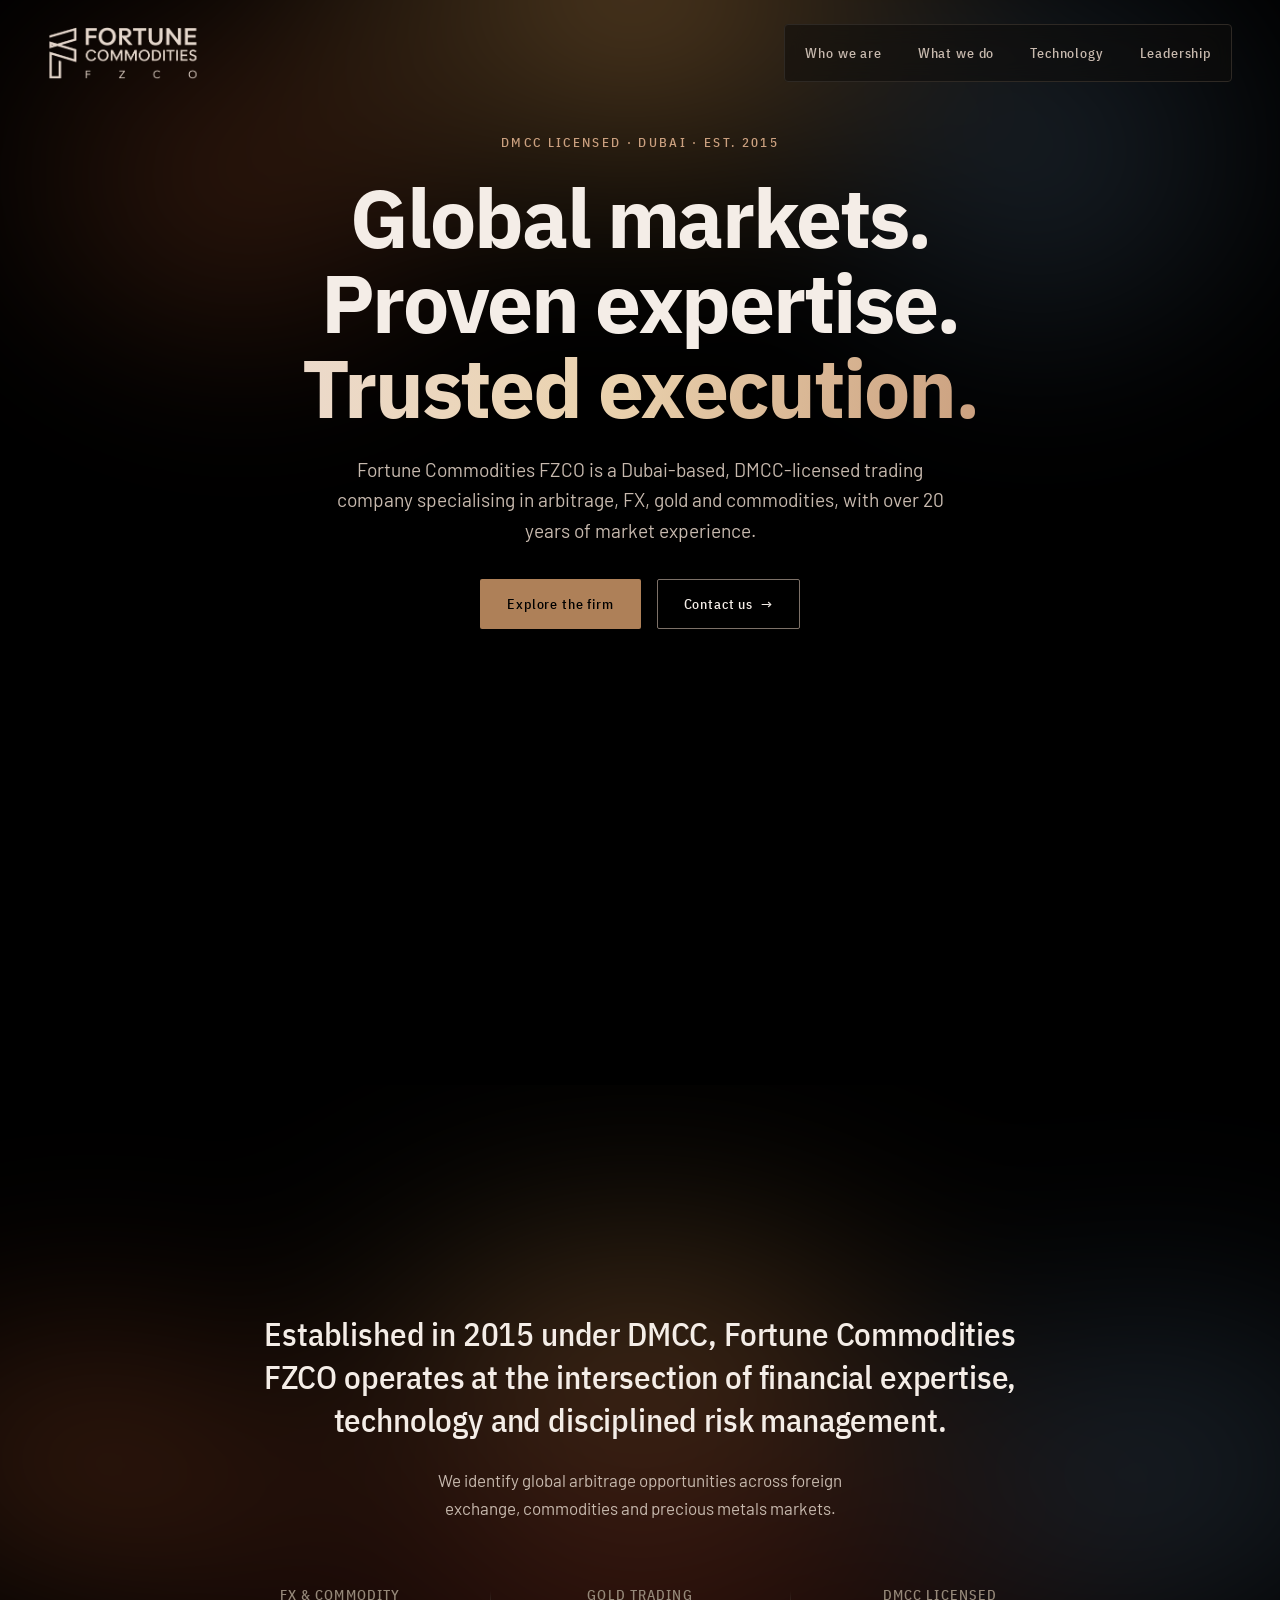
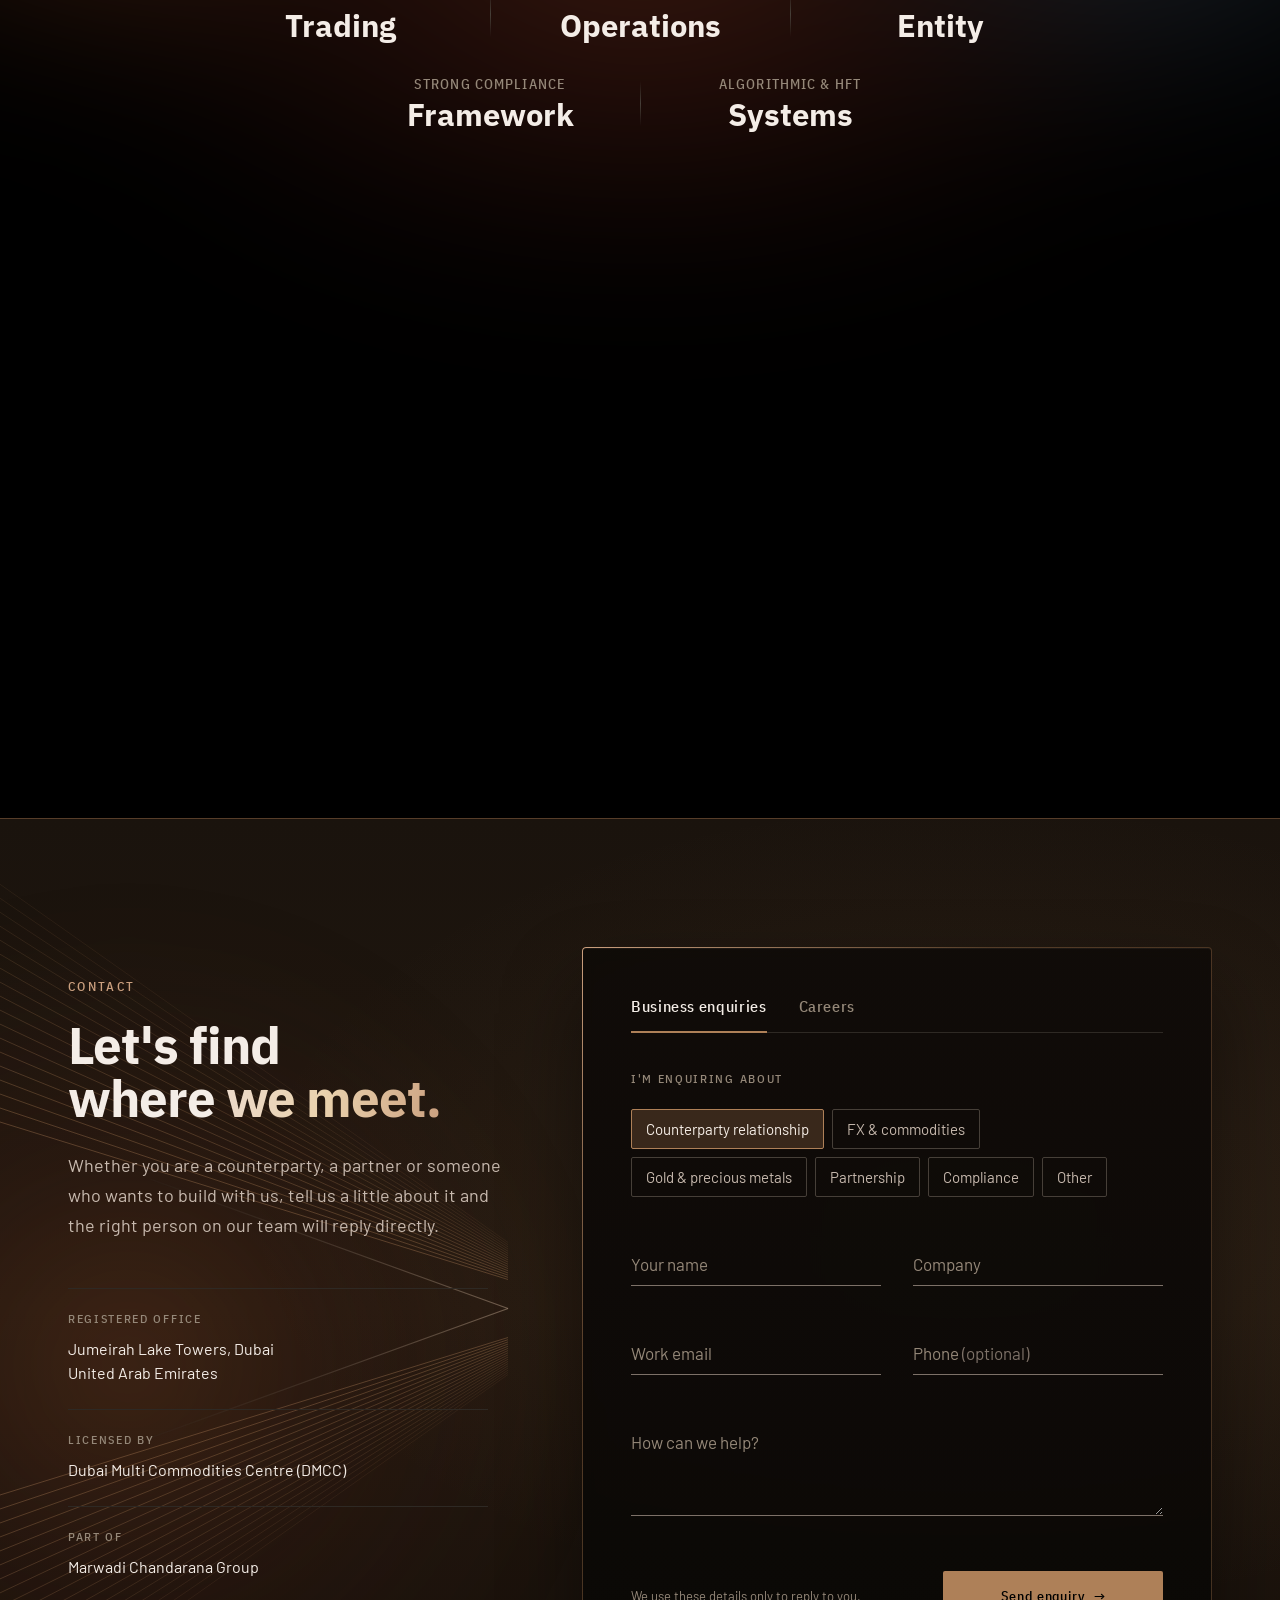
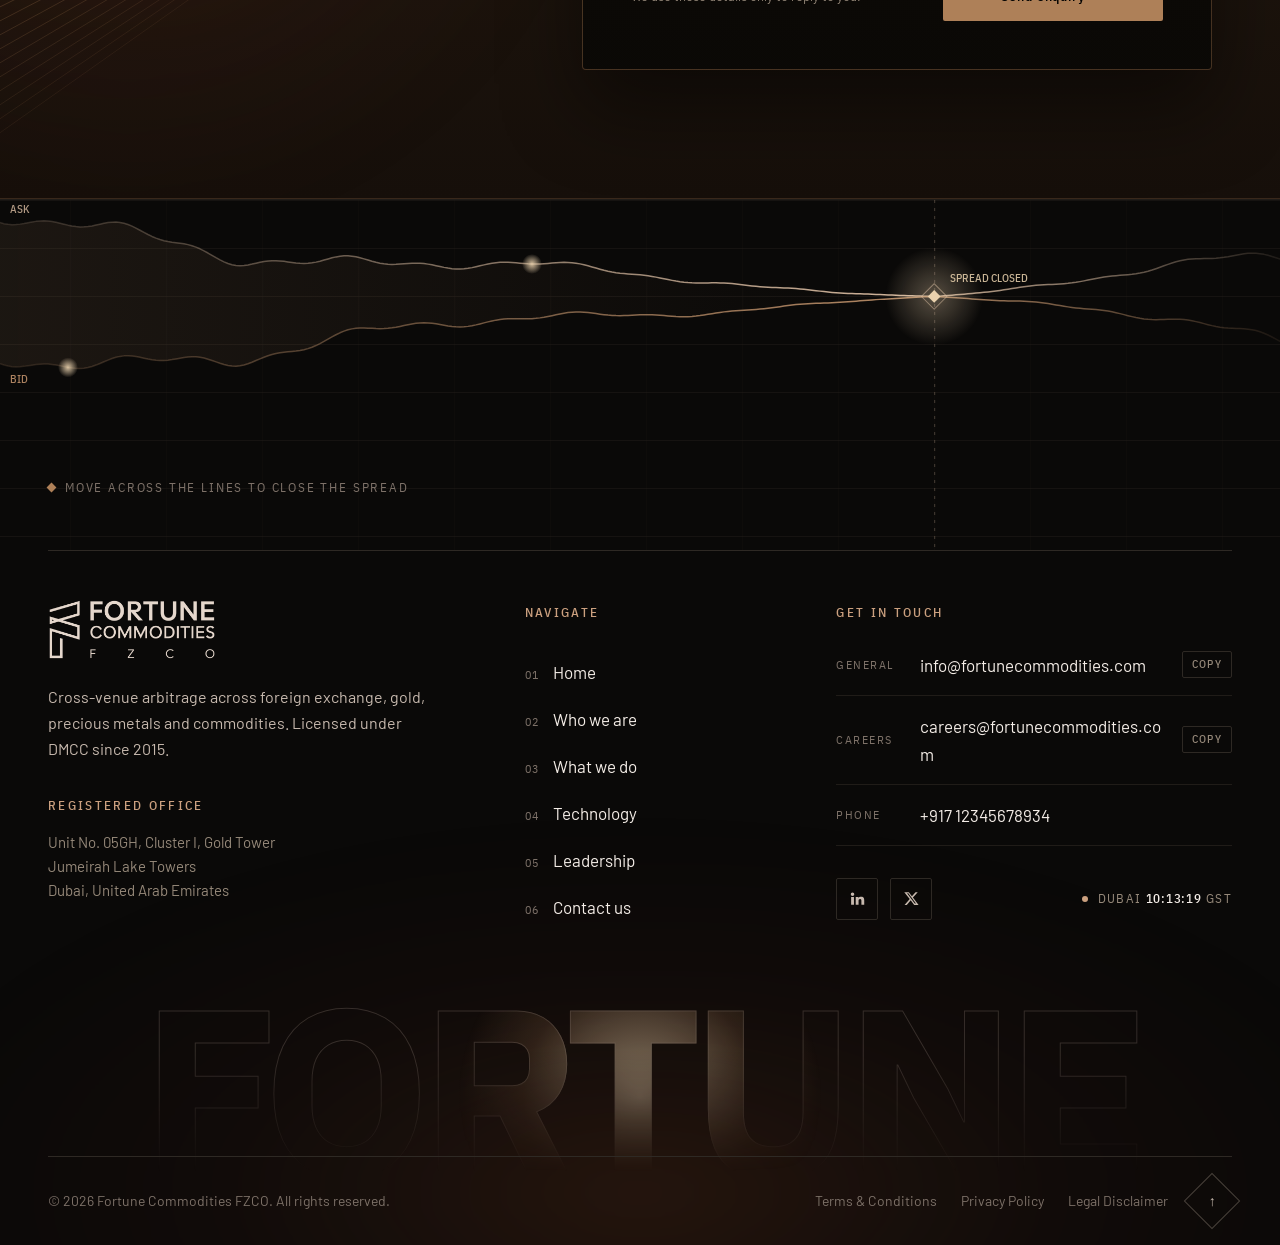
==== site/index.html @ 432b5334 "Website design version 1 Static five-page site for Fortune Commodities FZCO in the warm brand palett" ====
<!doctype html>
<html lang="en">
<head>
  <meta charset="utf-8">
  <meta name="viewport" content="width=device-width, initial-scale=1, viewport-fit=cover">
  <title>Fortune Commodities FZCO</title>
  <meta name="description" content="Fortune Commodities FZCO is a Dubai-based, DMCC-licensed trading company specialising in arbitrage, FX, gold and commodities.">
  <link rel="preconnect" href="https://fonts.googleapis.com">
  <link rel="preconnect" href="https://fonts.gstatic.com" crossorigin>
  <link rel="stylesheet" href="https://fonts.googleapis.com/css2?family=Barlow:wght@400;500&family=IBM+Plex+Sans+Condensed:wght@500&family=IBM+Plex+Sans:wght@700&display=swap">
  <link rel="stylesheet" href="css/tokens.css">
  <link rel="stylesheet" href="css/styles.css?v=5">
  <link rel="stylesheet" href="css/themes.css?v=2">
</head>
<body>
  <header class="site-header">
    <a class="brand" href="index.html" aria-label="Fortune Commodities FZCO, home">
      <img src="assets/logo-cream.png" alt="Fortune Commodities FZCO" width="640" height="232">
    </a>
    <button class="nav-toggle" type="button" aria-expanded="false" aria-controls="main-nav">Menu<span aria-hidden="true"></span></button>
    <nav class="nav" id="main-nav" aria-label="Main">
      <a href="who-we-are.html">Who we are</a>
      <a href="what-we-do.html">What we do</a>
      <a href="technology.html">Technology</a>
      <a href="leadership.html">Leadership</a>
    </nav>
  </header>

  <main>
    <!-- 1. Hero: quiet headline over a soft glow, the solid half-globe rising beneath it -->
    <section class="hero">
      <div class="hero-glow" aria-hidden="true">
        <span class="g g-amber"></span><span class="g g-ember"></span><span class="g g-steel"></span>
      </div>

      <div class="hero-copy">
        <p class="eyebrow">DMCC licensed · Dubai · Est. 2015</p>
        <h1 class="hero-title">Global markets. Proven expertise. <span class="hl">Trusted execution.</span></h1>
        <p class="hero-lead">Fortune Commodities FZCO is a Dubai-based, DMCC-licensed trading company specialising in arbitrage, FX, gold and commodities, with over 20 years of market experience.</p>
        <div class="hero-actions">
          <a class="btn btn-primary" href="#about">Explore the firm</a>
          <a class="btn btn-secondary" href="#contact">Contact us <span class="arrow" aria-hidden="true">→</span></a>
        </div>
      </div>

      <div class="dome-wrap" aria-hidden="true">
        <canvas id="dome" class="dome"></canvas>
      </div>
    </section>

    <!-- 2. The space between: the statement sits in the gap between the two halves -->
    <section class="between" id="about">
      <div class="between-glow" aria-hidden="true">
        <span class="b b-amber"></span><span class="b b-oxblood"></span><span class="b b-steel"></span><span class="b b-ember"></span>
      </div>

      <div class="between-copy">
        <p class="statement">Established in 2015 under DMCC, Fortune Commodities FZCO operates at the intersection of financial expertise, technology and disciplined risk management.</p>
        <p class="statement-sub">We identify global arbitrage opportunities across foreign exchange, commodities and precious metals markets.</p>

        <ul class="pillars">
          <li><span class="pillar-k">FX &amp; commodity</span><span class="pillar-v">Trading</span></li>
          <li><span class="pillar-k">Gold trading</span><span class="pillar-v">Operations</span></li>
          <li><span class="pillar-k">DMCC licensed</span><span class="pillar-v">Entity</span></li>
          <li><span class="pillar-k">Strong compliance</span><span class="pillar-v">Framework</span></li>
          <li><span class="pillar-k">Algorithmic &amp; HFT</span><span class="pillar-v">Systems</span></li>
        </ul>
      </div>

      <!-- 3. The other half: the same globe as a wireframe, the structure under the surface -->
      <div class="bowl-wrap" aria-hidden="true">
        <canvas id="bowl" class="bowl"></canvas>
      </div>
    </section>

    <!-- 4. Contact: converging lines behind, a two-mode enquiry panel on the right -->
    <section class="contact" id="contact" aria-labelledby="contact-title">
      <canvas class="contact-lines" id="contact-lines" aria-hidden="true"></canvas>
      <div class="contact-glow" aria-hidden="true"></div>

      <div class="contact-inner">
        <div class="contact-intro">
          <p class="eyebrow">Contact</p>
          <h2 class="contact-title" id="contact-title">Let's find where <span class="hl">we meet.</span></h2>
          <p class="contact-lead">Whether you are a counterparty, a partner or someone who wants to build with us, tell us a little about it and the right person on our team will reply directly.</p>

          <dl class="contact-details">
            <div>
              <dt>Registered office</dt>
              <dd>Jumeirah Lake Towers, Dubai<br>United Arab Emirates</dd>
            </div>
            <div>
              <dt>Licensed by</dt>
              <dd>Dubai Multi Commodities Centre (DMCC)</dd>
            </div>
            <div>
              <dt>Part of</dt>
              <dd>Marwadi Chandarana Group</dd>
            </div>
          </dl>
        </div>

        <div class="panel">
          <div class="tabs" role="tablist" aria-label="Type of enquiry">
            <button class="tab" role="tab" id="tab-business" aria-controls="form-business" aria-selected="true">Business enquiries</button>
            <button class="tab" role="tab" id="tab-careers" aria-controls="form-careers" aria-selected="false" tabindex="-1">Careers</button>
            <span class="tab-ink" aria-hidden="true"></span>
          </div>

          <!-- Business -->
          <form class="enquiry" id="form-business" role="tabpanel" aria-labelledby="tab-business" novalidate>
            <fieldset class="chips">
              <legend>I'm enquiring about</legend>
              <label class="chip"><input type="radio" name="topic" value="Counterparty relationship" checked><span>Counterparty relationship</span></label>
              <label class="chip"><input type="radio" name="topic" value="FX and commodities"><span>FX &amp; commodities</span></label>
              <label class="chip"><input type="radio" name="topic" value="Gold and precious metals"><span>Gold &amp; precious metals</span></label>
              <label class="chip"><input type="radio" name="topic" value="Partnership"><span>Partnership</span></label>
              <label class="chip"><input type="radio" name="topic" value="Compliance"><span>Compliance</span></label>
              <label class="chip"><input type="radio" name="topic" value="Other"><span>Other</span></label>
            </fieldset>

            <div class="fields">
              <div class="field"><input id="b-name" name="name" type="text" autocomplete="name" placeholder=" " required><label for="b-name">Your name</label><span class="err">Please add your name.</span></div>
              <div class="field"><input id="b-company" name="company" type="text" autocomplete="organization" placeholder=" " required><label for="b-company">Company</label><span class="err">Please add your company.</span></div>
              <div class="field"><input id="b-email" name="email" type="email" autocomplete="email" placeholder=" " required><label for="b-email">Work email</label><span class="err">Please add a valid email address.</span></div>
              <div class="field"><input id="b-phone" name="phone" type="tel" autocomplete="tel" placeholder=" "><label for="b-phone">Phone <em>(optional)</em></label></div>
              <div class="field field-wide"><textarea id="b-message" name="message" rows="3" placeholder=" " required></textarea><label for="b-message">How can we help?</label><span class="err">Please add a short message.</span></div>
            </div>

            <div class="form-foot">
              <p class="fine">We use these details only to reply to you.</p>
              <button class="btn btn-primary btn-submit" type="submit">Send enquiry <span class="arrow" aria-hidden="true">→</span></button>
            </div>
          </form>

          <!-- Careers -->
          <form class="enquiry" id="form-careers" role="tabpanel" aria-labelledby="tab-careers" novalidate hidden>
            <fieldset class="chips">
              <legend>I'm interested in</legend>
              <label class="chip"><input type="radio" name="area" value="Trading" checked><span>Trading</span></label>
              <label class="chip"><input type="radio" name="area" value="Quantitative research"><span>Quantitative research</span></label>
              <label class="chip"><input type="radio" name="area" value="Technology"><span>Technology</span></label>
              <label class="chip"><input type="radio" name="area" value="Risk and compliance"><span>Risk &amp; compliance</span></label>
              <label class="chip"><input type="radio" name="area" value="Operations"><span>Operations</span></label>
            </fieldset>

            <div class="fields">
              <div class="field"><input id="c-name" name="name" type="text" autocomplete="name" placeholder=" " required><label for="c-name">Your name</label><span class="err">Please add your name.</span></div>
              <div class="field"><input id="c-email" name="email" type="email" autocomplete="email" placeholder=" " required><label for="c-email">Email</label><span class="err">Please add a valid email address.</span></div>
              <div class="field field-wide"><input id="c-link" name="link" type="url" placeholder=" "><label for="c-link">LinkedIn or portfolio <em>(optional)</em></label></div>
              <div class="field field-wide file-field">
                <input id="c-cv" name="cv" type="file" accept=".pdf,.doc,.docx" required>
                <label for="c-cv"><span class="file-btn">Attach CV</span><span class="file-name">PDF or Word, up to 5 MB</span></label>
                <span class="err">Please attach your CV.</span>
              </div>
              <div class="field field-wide"><textarea id="c-message" name="message" rows="3" placeholder=" "></textarea><label for="c-message">Anything you'd like us to know <em>(optional)</em></label></div>
            </div>

            <div class="form-foot">
              <p class="fine">We keep applications on file for 12 months.</p>
              <button class="btn btn-primary btn-submit" type="submit">Send application <span class="arrow" aria-hidden="true">→</span></button>
            </div>
          </form>

          <div class="sent" id="sent" hidden tabindex="-1">
            <span class="sent-mark" aria-hidden="true"></span>
            <h3>Thank you. We have your message.</h3>
            <p id="sent-text">The right person on our team will reply to you directly.</p>
            <button class="btn btn-secondary" type="button" id="sent-again">Send another</button>
          </div>
        </div>
      </div>
    </section>
  </main>

  <!-- Footer: the spread closes wherever the visitor points -->
  <footer class="site-footer" aria-label="Footer">
    <div class="spread" id="spread">
      <canvas class="spread-lines" id="spread-lines" aria-hidden="true"></canvas>
      <div class="spread-copy">
        <p class="spread-hint" aria-hidden="true"><span class="hint-dot"></span><span class="hint-long">Move across the lines to close the spread</span><span class="hint-short">Tap the lines to close the spread</span></p>
      </div>
    </div>

    <div class="foot-grid">
      <div class="foot-brand">
        <img src="assets/logo-cream.png" alt="Fortune Commodities FZCO" width="640" height="232">
        <p>Cross-venue arbitrage across foreign exchange, gold, precious metals and commodities. Licensed under DMCC since 2015.</p>
        <address>
          <span class="foot-k">Registered office</span>
          Unit No. 05GH, Cluster I, Gold Tower<br>Jumeirah Lake Towers<br>Dubai, United Arab Emirates
        </address>
      </div>

      <nav class="foot-nav" aria-label="Footer">
        <span class="foot-k">Navigate</span>
        <ul>
          <li><a href="index.html"><i>01</i><span>Home</span></a></li>
          <li><a href="who-we-are.html"><i>02</i><span>Who we are</span></a></li>
          <li><a href="what-we-do.html"><i>03</i><span>What we do</span></a></li>
          <li><a href="technology.html"><i>04</i><span>Technology</span></a></li>
          <li><a href="leadership.html"><i>05</i><span>Leadership</span></a></li>
          <li><a href="#contact"><i>06</i><span>Contact us</span></a></li>
        </ul>
      </nav>

      <div class="foot-touch">
        <span class="foot-k">Get in touch</span>
        <ul class="mail-list">
          <li>
            <span class="mail-k">General</span>
            <a href="mailto:info@fortunecommodities.com">info@fortunecommodities.com</a>
            <button class="copy" type="button" data-copy="info@fortunecommodities.com" aria-label="Copy general email address">Copy</button>
          </li>
          <li>
            <span class="mail-k">Careers</span>
            <a href="mailto:careers@fortunecommodities.com">careers@fortunecommodities.com</a>
            <button class="copy" type="button" data-copy="careers@fortunecommodities.com" aria-label="Copy careers email address">Copy</button>
          </li>
          <li>
            <span class="mail-k">Phone</span>
            <a href="tel:+91712345678934">+917 12345678934</a>
          </li>
        </ul>

        <div class="foot-row">
          <div class="social">
            <a href="#" aria-label="Fortune Commodities on LinkedIn">
              <svg viewBox="0 0 24 24" aria-hidden="true"><path d="M4.98 3.5a2.5 2.5 0 1 1 0 5 2.5 2.5 0 0 1 0-5zM3 9.75h4v11H3zM9.5 9.75h3.8v1.5h.06c.53-1 1.83-1.8 3.77-1.8 4 0 4.37 2.4 4.37 5.5v5.8h-4v-5.1c0-1.3 0-2.9-1.8-2.9s-2.2 1.4-2.2 2.8v5.2h-4z"/></svg>
            </a>
            <a href="#" aria-label="Fortune Commodities on X">
              <svg viewBox="0 0 24 24" aria-hidden="true"><path d="M17.7 3h3.1l-6.8 7.7L22 21h-6.2l-4.9-6.4L5.3 21H2.2l7.3-8.3L1.8 3h6.4l4.4 5.8zm-1.1 16.2h1.7L7.5 4.7H5.7z"/></svg>
            </a>
          </div>
          <div class="clock" aria-label="Local time in Dubai">
            <span class="clock-dot" aria-hidden="true"></span>
            <span>Dubai <b id="dubai-time">--:--</b> GST</span>
          </div>
        </div>
      </div>
    </div>

    <div class="wordmark" id="wordmark" aria-hidden="true">FORTUNE</div>

    <div class="foot-bar">
      <p>© 2026 Fortune Commodities FZCO. All rights reserved.</p>
      <ul class="legal">
        <li><a href="#">Terms &amp; Conditions</a></li>
        <li><a href="#">Privacy Policy</a></li>
        <li><a href="#">Legal Disclaimer</a></li>
      </ul>
      <a class="to-top" href="#" aria-label="Back to top"><span aria-hidden="true">↑</span></a>
    </div>
  </footer>

  <script src="js/land-mask.js"></script>
  <script src="js/globe.js"></script>
  <script src="js/contact.js"></script>
  <script src="js/nav.js"></script>
  <script src="js/footer.js"></script>
</body>
</html>
---- site/css/tokens.css ----
/* Fortune Commodities design tokens. Source: the design system artifact (tokens.json). Dark theme only. */
:root {
  color-scheme: dark;
  --black: #000000;
  --bronze: #ae8058;
  --cream: #e5d6cc;
  --white: #ffffff;
  --neutral-50: #0a0908;
  --neutral-100: #0f0d0b;
  --neutral-150: #171411;
  --neutral-200: #201c18;
  --neutral-300: #2e2924;
  --neutral-400: #463f38;
  --neutral-500: #7d7168;
  --neutral-600: #958879;
  --neutral-700: #c7b9ae;
  --neutral-800: #f4ede7;
  --bronze-50: #f6eee7;
  --bronze-100: #ecdacb;
  --bronze-200: #ddbfa4;
  --bronze-300: #cba07f;
  --bronze-400: #bc8f69;
  --bronze-500: var(--bronze);
  --bronze-600: #946a47;
  --bronze-700: #775438;
  --bronze-800: #573d29;
  --bronze-900: #39281b;
  --bronze-950: #21170f;
  --glow-ember: #b4592e;
  --glow-amber: #d69a55;
  --glow-champagne: #ead2ae;
  --glow-oxblood: #5e2418;
  --glow-steel: #2c3a48;
  --accent: var(--bronze);
  --accent-hover: var(--bronze-400);
  --accent-pressed: var(--bronze-600);
  --on-accent: var(--black);
  --link: var(--bronze-300);
  --focus-ring: var(--bronze-300);
  --positive: #6dbe8f;
  --negative: #e8806c;
  --warning: #e0ae52;
  --info: #8fb1d0;
  --font-display: "IBM Plex Sans", "Helvetica Neue", Arial, sans-serif;
  --font-condensed: "IBM Plex Sans Condensed", "Arial Narrow", sans-serif;
  --font-body: Barlow, "Helvetica Neue", Arial, sans-serif;
  --space-1: 4px;
  --space-2: 8px;
  --space-3: 12px;
  --space-4: 16px;
  --space-6: 24px;
  --space-8: 32px;
  --space-12: 48px;
  --space-16: 64px;
  --space-24: 96px;
  --space-32: 128px;
  --radius-none: 0;
  --radius-xs: 2px;
  --radius-sm: 4px;
  --radius-pill: 999px;
  --shadow-raised: 0 16px 40px rgba(0, 0, 0, 0.6);
  --shadow-glow: 0 0 48px rgba(174, 128, 88, 0.28);
  --shadow-inner-line: inset 0 1px 0 rgba(229, 214, 204, 0.06);
  --opacity-glow: 0.55;
  --opacity-pattern: 0.12;
  --opacity-disabled: 0.4;
  --ease-out: cubic-bezier(0.2, 0.7, 0.2, 1);
}
---- site/css/styles.css ----
/* Home hero draft. Layout: centred hero, solid half-globe rising at the fold,
   a statement band in the gap, then the wireframe lower half of the same globe. */

*, *::before, *::after { box-sizing: border-box; }
html { background: var(--black); }
body {
  margin: 0;
  background: var(--black);
  color: var(--neutral-800);
  font-family: var(--font-body);
  font-size: 17px;
  line-height: 28px;
  -webkit-font-smoothing: antialiased;
  overflow-x: hidden;
}
img { max-width: 100%; display: block; }
a { color: inherit; text-decoration: none; }
:focus-visible { outline: 2px solid var(--focus-ring); outline-offset: 2px; }

/* ---------- Header ---------- */
.site-header {
  position: fixed; inset: 0 0 auto; z-index: 20;
  display: flex; align-items: center; justify-content: space-between; gap: var(--space-6);
  padding: var(--space-6) max(var(--space-12), env(safe-area-inset-right, 0px)) var(--space-6) max(var(--space-12), env(safe-area-inset-left, 0px));
  transition: background-color .3s var(--ease-out), padding .3s var(--ease-out), border-color .3s;
  border-bottom: 1px solid transparent;
}
.site-header.scrolled {
  background: color-mix(in srgb, var(--neutral-50) 72%, transparent);
  backdrop-filter: blur(14px);
  -webkit-backdrop-filter: blur(14px);
  padding-block: var(--space-4);
  border-bottom-color: var(--neutral-300);
}
.brand img { width: 150px; height: auto; }
.nav {
  display: flex; align-items: center; gap: var(--space-2);
  padding: 6px;
  border: 1px solid var(--neutral-300);
  background: color-mix(in srgb, var(--neutral-100) 55%, transparent);
  backdrop-filter: blur(10px);
  -webkit-backdrop-filter: blur(10px);
  border-radius: var(--radius-sm);
}
.nav a {
  font-family: var(--font-condensed); font-weight: 500; font-size: 14px; letter-spacing: .06em;
  color: var(--neutral-700); padding: 8px 14px; border-radius: var(--radius-xs);
  transition: color .2s var(--ease-out), background-color .2s var(--ease-out);
}
.nav a:hover { color: var(--neutral-800); background: var(--neutral-200); }
.nav-toggle {
  display: none; align-items: center; gap: 10px;
  font: 500 14px/1 var(--font-condensed); letter-spacing: .08em; color: var(--neutral-800);
  padding: 11px 14px; cursor: pointer;
  background: rgba(15, 13, 11, .55); border: 1px solid var(--neutral-300); border-radius: var(--radius-sm);
  backdrop-filter: blur(10px); -webkit-backdrop-filter: blur(10px);
}
.nav-toggle span { position: relative; width: 14px; height: 1.5px; background: currentColor; transition: background-color .2s; }
.nav-toggle span::before, .nav-toggle span::after { content: ""; position: absolute; left: 0; width: 14px; height: 1.5px; background: currentColor; transition: transform .25s var(--ease-out); }
.nav-toggle span::before { top: -4.5px; } .nav-toggle span::after { top: 4.5px; }
.nav-toggle[aria-expanded="true"] span { background: transparent; }
.nav-toggle[aria-expanded="true"] span::before { transform: translateY(4.5px) rotate(45deg); }
.nav-toggle[aria-expanded="true"] span::after { transform: translateY(-4.5px) rotate(-45deg); }
.nav .nav-cta { background: var(--accent); color: var(--on-accent); }
.nav .nav-cta:hover { background: var(--accent-hover); color: var(--on-accent); }

/* ---------- Shared type ---------- */
.eyebrow {
  font-family: var(--font-condensed); font-weight: 500; font-size: 13px; line-height: 16px;
  letter-spacing: .18em; text-transform: uppercase; color: var(--bronze-300);
  margin: 0 0 var(--space-6);
}

/* ---------- Buttons ---------- */
.btn {
  font-family: var(--font-condensed); font-weight: 500; font-size: 14px; line-height: 18px; letter-spacing: .06em;
  display: inline-flex; align-items: center; gap: var(--space-2);
  padding: 15px 26px; border-radius: var(--radius-xs); border: 1px solid transparent;
  transition: background-color .2s var(--ease-out), box-shadow .2s var(--ease-out), border-color .2s, color .2s;
}
.btn-primary { background: var(--accent); color: var(--on-accent); }
.btn-primary:hover { background: var(--accent-hover); box-shadow: var(--shadow-glow); }
.btn-primary:active { background: var(--accent-pressed); }
.btn-secondary { color: var(--neutral-800); border-color: var(--neutral-500); background: rgba(0,0,0,.25); }
.btn-secondary:hover { border-color: var(--bronze-300); color: var(--bronze-100); }
.btn .arrow { transition: transform .2s var(--ease-out); }
.btn:hover .arrow { transform: translateX(3px); }

/* ---------- 1. Hero ---------- */
.hero {
  position: relative;
  isolation: isolate;
  overflow: hidden;
  padding-top: clamp(124px, 15vh, 168px);
  text-align: center;
}
.hero-glow { position: absolute; inset: -10% -10% 30%; z-index: -2; filter: blur(60px); pointer-events: none; }
.hero-glow .g { position: absolute; border-radius: 50%; }
.g-amber  { width: 55%; height: 60%; left: 22%; top: -18%; background: radial-gradient(closest-side, color-mix(in srgb, var(--glow-amber) 38%, transparent), transparent); animation: drift-a 18s ease-in-out infinite alternate; }
.g-ember  { width: 40%; height: 50%; left: 4%;  top: 5%;   background: radial-gradient(closest-side, color-mix(in srgb, var(--glow-ember) 26%, transparent), transparent); animation: drift-b 15s ease-in-out infinite alternate; }
.g-steel  { width: 40%; height: 55%; right: 4%; top: 0;    background: radial-gradient(closest-side, color-mix(in srgb, var(--glow-steel) 55%, transparent), transparent); animation: drift-c 21s ease-in-out infinite alternate; }

.hero-copy {
  position: relative; z-index: 2;
  max-width: 980px; margin: 0 auto;
  padding-inline: max(var(--space-6), env(safe-area-inset-left, 0px));
}
.hero-title {
  font-family: var(--font-display); font-weight: 700;
  font-size: clamp(44px, 6.4vw, 84px); line-height: 1.04; letter-spacing: -.025em;
  margin: 0; color: var(--neutral-800); text-wrap: balance;
}
.hero-title .hl {
  background: linear-gradient(100deg, var(--hl-1), var(--hl-2) 45%, var(--hl-3));
  -webkit-background-clip: text; background-clip: text; color: transparent;
}
.hero-lead {
  font-size: clamp(17px, 1.5vw, 20px); line-height: 1.6; color: var(--neutral-700);
  max-width: 640px; margin: var(--space-6) auto 0; text-wrap: pretty;
}
.hero-actions { display: flex; flex-wrap: wrap; gap: var(--space-4); justify-content: center; margin-top: var(--space-8); }

/* Solid half-globe: the canvas draws a full sphere; the wrapper shows only its top half. */
.dome-wrap {
  position: relative; z-index: 1;
  width: min(1180px, 120vw);
  aspect-ratio: 2 / 1;
  margin: clamp(28px, 5vh, 64px) 0 0;   /* centred by left + translate only; auto margins would add a second offset */
  left: 50%; transform: translateX(-50%);
  overflow: hidden;
  -webkit-mask-image: linear-gradient(to bottom, #000 62%, transparent 100%);
          mask-image: linear-gradient(to bottom, #000 62%, transparent 100%);
}
.dome { position: absolute; left: 0; top: 0; width: 100%; height: 200%; }

/* ---------- 2. The space between ---------- */
.between {
  position: relative;
  isolation: isolate;
  overflow: hidden;
  margin-top: -14vw;               /* pull the band up under the fading globe */
  padding-top: calc(14vw + var(--space-12));
  text-align: center;
}
.between-glow { position: absolute; inset: 0 -15% 35%; z-index: -2; filter: blur(80px); pointer-events: none; }
.between-glow .b { position: absolute; border-radius: 50%; }
.b-amber   { width: 46%; height: 52%; left: 27%; top: 6%;  background: radial-gradient(closest-side, color-mix(in srgb, var(--glow-amber) 30%, transparent), transparent); animation: drift-a 20s ease-in-out infinite alternate; }
.b-oxblood { width: 70%; height: 70%; left: 15%; top: 22%; background: radial-gradient(closest-side, color-mix(in srgb, var(--glow-oxblood) 55%, transparent), transparent); animation: drift-b 17s ease-in-out infinite alternate-reverse; }
.b-steel   { width: 42%; height: 60%; right: -2%; top: 14%; background: radial-gradient(closest-side, color-mix(in srgb, var(--glow-steel) 60%, transparent), transparent); animation: drift-c 23s ease-in-out infinite alternate; }
.b-ember   { width: 38%; height: 50%; left: -2%; top: 18%; background: radial-gradient(closest-side, color-mix(in srgb, var(--glow-ember) 32%, transparent), transparent); animation: drift-a 16s ease-in-out infinite alternate-reverse; }

.between-copy {
  position: relative; z-index: 2;
  max-width: 1040px; margin: 0 auto;
  padding-inline: max(var(--space-6), env(safe-area-inset-left, 0px));
}
.statement {
  font-family: var(--font-condensed); font-weight: 500;
  font-size: clamp(24px, 2.6vw, 34px); line-height: 1.3; letter-spacing: -.005em;
  color: var(--neutral-800); margin: 0 auto; max-width: 860px; text-wrap: balance;
}
.statement-sub {
  font-size: 17px; line-height: 28px; color: var(--neutral-700);
  max-width: 560px; margin: var(--space-6) auto 0; text-wrap: balance;
}

.pillars {
  list-style: none; padding: 0; margin: var(--space-16) auto 0;
  display: flex; flex-wrap: wrap; justify-content: center;
  max-width: 900px;
  row-gap: var(--space-8);
}
.pillars li {
  display: flex; flex-direction: column; align-items: center; gap: var(--space-1);
  padding: 0 var(--space-8);
  flex: 0 0 auto;
  position: relative;
}
.pillars li + li::before {
  content: ""; position: absolute; left: 0; top: 10%; bottom: 10%; width: 1px;
  background: linear-gradient(to bottom, transparent, var(--neutral-400), transparent);
}
.pillars li:nth-child(4)::before { display: none; }   /* new row starts clean on desktop */
.pillars li:nth-child(4) { margin-left: 0; }
.pillar-k {
  font-family: var(--font-condensed); font-weight: 500; font-size: 14px; line-height: 18px;
  letter-spacing: .08em; text-transform: uppercase; color: var(--neutral-600);
}
.pillar-v {
  font-family: var(--font-display); font-weight: 700; font-size: clamp(24px, 2.4vw, 32px); line-height: 1.15;
  color: var(--neutral-800);
}
/* force 3 + 2 rows on wide screens */
@media (min-width: 900px) {
  .pillars { display: grid; grid-template-columns: repeat(6, 1fr); }
  .pillars li { grid-column: span 2; }
  .pillars li:nth-child(4) { grid-column: 2 / span 2; }
  .pillars li:nth-child(5) { grid-column: 4 / span 2; }
}

/* Wire half-globe: the canvas draws a full sphere; the wrapper shows only its lower half. */
.bowl-wrap {
  position: relative; z-index: 1;
  width: min(1320px, 130vw);
  aspect-ratio: 2 / 1;
  margin: clamp(8px, 2vw, 40px) 0 0;
  left: 50%; transform: translateX(-50%);
  overflow: hidden;
  -webkit-mask-image: linear-gradient(to bottom, transparent 0%, #000 18%, #000 82%, transparent 100%);
          mask-image: linear-gradient(to bottom, transparent 0%, #000 18%, #000 82%, transparent 100%);
}
.bowl { position: absolute; left: 0; bottom: 0; width: 100%; height: 200%; }

/* ---------- Motion ---------- */
@keyframes drift-a { to { transform: translate(4%, 6%) scale(1.08); } }
@keyframes drift-b { to { transform: translate(7%, -4%) scale(.94); } }
@keyframes drift-c { to { transform: translate(-6%, 5%) scale(1.06); } }

@media (prefers-reduced-motion: reduce) {
  .g, .b { animation: none !important; }
}

/* ---------- Small screens ---------- */
@media (max-width: 860px) {
  .site-header { padding-inline: max(var(--space-4), env(safe-area-inset-left, 0px)); }
  .nav-toggle { display: inline-flex; }
  .nav {
    position: absolute; top: calc(100% - 4px); right: max(var(--space-4), env(safe-area-inset-right, 0px));
    flex-direction: column; align-items: stretch; gap: 2px; min-width: 200px; padding: 6px;
    background: color-mix(in srgb, var(--neutral-100) 94%, transparent);
    box-shadow: var(--shadow-raised);
    opacity: 0; visibility: hidden; transform: translateY(-6px);
    transition: opacity .25s var(--ease-out), transform .25s var(--ease-out), visibility 0s .25s;
  }
  .nav.open { opacity: 1; visibility: visible; transform: none; transition-delay: 0s; }
  .nav a { padding: 12px 14px; font-size: 15px; }
  .brand img { width: 120px; }
  .pillars li { padding: 0 var(--space-4); flex-basis: 50%; }
  .pillars li::before { display: none; }
  .dome-wrap { width: 150vw; }
  .bowl-wrap { width: 160vw; }
}

/* ---------- 4. Contact ---------- */
.contact {
  position: relative; isolation: isolate; overflow: hidden;
  /* a warm espresso band so the contact section reads apart from the black page around it */
  background:
    radial-gradient(80% 60% at 75% 40%, color-mix(in srgb, var(--bronze) 10%, transparent), transparent 70%),
    linear-gradient(180deg, #1a130d 0%, #22180f 50%, #160f0a 100%);
  border-top: 1px solid var(--bronze-800);
  border-bottom: 1px solid var(--bronze-900);
  padding-block: var(--space-32);
}
.contact-lines { position: absolute; inset: 0; width: 100%; height: 100%; z-index: -1; }
.contact-glow {
  position: absolute; z-index: -2; pointer-events: none;
  width: 70vw; height: 70vw; left: -25vw; top: 10%;
  background: radial-gradient(closest-side, color-mix(in srgb, var(--glow-ember) 20%, transparent), color-mix(in srgb, var(--glow-oxblood) 12%, transparent) 50%, transparent);
  filter: blur(40px);
  animation: drift-b 22s ease-in-out infinite alternate;
}
.contact-inner {
  max-width: 1240px; margin: 0 auto;
  padding-inline: max(var(--space-12), env(safe-area-inset-left, 0px)) max(var(--space-12), env(safe-area-inset-right, 0px));
  display: grid; grid-template-columns: minmax(0, 5fr) minmax(0, 7fr); gap: var(--space-16);
  align-items: start;
}
.contact-intro { padding-top: var(--space-8); }
.contact-title {
  font-family: var(--font-display); font-weight: 700;
  font-size: clamp(38px, 4vw, 56px); line-height: 1.05; letter-spacing: -.02em;
  margin: 0; color: var(--neutral-800); text-wrap: balance;
}
.contact-title .hl { white-space: nowrap; }
.contact-title .hl {
  background: linear-gradient(100deg, var(--hl-1), var(--hl-2) 45%, var(--hl-3));
  -webkit-background-clip: text; background-clip: text; color: transparent;
}
.contact-lead { color: var(--neutral-700); font-size: 18px; line-height: 30px; margin: var(--space-6) 0 0; max-width: 460px; }
.contact-details { margin: var(--space-12) 0 0; display: grid; gap: var(--space-6); max-width: 420px; }
.contact-details div { padding-top: var(--space-4); border-top: 1px solid var(--neutral-300); }
.contact-details dt {
  font-family: var(--font-condensed); font-weight: 500; font-size: 12px; letter-spacing: .14em;
  text-transform: uppercase; color: var(--neutral-600); margin-bottom: var(--space-1);
}
.contact-details dd { margin: 0; color: var(--neutral-800); font-size: 16px; line-height: 24px; }

/* the panel: angular card with a bronze edge that catches light at the top-left corner */
.panel {
  position: relative;
  background: linear-gradient(180deg, color-mix(in srgb, #0f0b08 94%, transparent), color-mix(in srgb, #0a0806 94%, transparent));
  border: 1px solid color-mix(in srgb, var(--bronze-700) 55%, transparent);
  border-radius: var(--radius-sm);
  box-shadow: var(--shadow-inner-line), 0 40px 80px rgba(0,0,0,.45);
  padding: var(--space-12);
  backdrop-filter: blur(6px); -webkit-backdrop-filter: blur(6px);
}
.panel::before {
  content: ""; position: absolute; inset: -1px; border-radius: inherit; pointer-events: none;
  padding: 1px;
  background: linear-gradient(135deg, var(--bronze-300), color-mix(in srgb, var(--bronze) 15%, transparent) 30%, transparent 55%);
  -webkit-mask: linear-gradient(#000 0 0) content-box, linear-gradient(#000 0 0);
  -webkit-mask-composite: xor; mask-composite: exclude;
}

/* tabs with a sliding bronze underline */
.tabs { position: relative; display: flex; gap: var(--space-8); border-bottom: 1px solid var(--neutral-300); margin-bottom: var(--space-8); }
.tab {
  appearance: none; background: none; border: 0; cursor: pointer;
  font-family: var(--font-condensed); font-weight: 500; font-size: 16px; letter-spacing: .04em;
  color: var(--neutral-600); padding: 0 0 var(--space-4);
  transition: color .2s var(--ease-out);
}
.tab:hover { color: var(--neutral-700); }
.tab[aria-selected="true"] { color: var(--neutral-800); }
.tab-ink {
  position: absolute; bottom: -1px; left: 0; height: 2px; width: 0;
  background: var(--accent); transition: transform .35s var(--ease-out), width .35s var(--ease-out);
}

/* chips */
.chips { border: 0; padding: 0; margin: 0 0 var(--space-8); display: flex; flex-wrap: wrap; gap: var(--space-2); }
.chips legend {
  font-family: var(--font-condensed); font-weight: 500; font-size: 12px; letter-spacing: .14em; text-transform: uppercase;
  color: var(--neutral-600); padding: 0; margin-bottom: var(--space-4);
}
.chip { position: relative; cursor: pointer; }
.chip input { position: absolute; opacity: 0; inset: 0; margin: 0; cursor: pointer; }
.chip span {
  display: inline-block; padding: 9px 14px;
  font-size: 15px; line-height: 20px; color: var(--neutral-700);
  border: 1px solid var(--neutral-400); border-radius: var(--radius-xs);
  transition: border-color .2s var(--ease-out), color .2s, background-color .2s;
}
.chip:hover span { border-color: var(--neutral-500); color: var(--neutral-800); }
.chip input:checked + span { background: var(--bronze-900); border-color: var(--bronze); color: var(--bronze-50); }
.chip input:focus-visible + span { outline: 2px solid var(--focus-ring); outline-offset: 2px; }

/* underline fields with floating labels */
.fields { display: grid; grid-template-columns: 1fr 1fr; gap: var(--space-8) var(--space-8); }
.field { position: relative; min-width: 0; }
.field-wide { grid-column: 1 / -1; }
.field input, .field textarea {
  width: 100%; background: transparent; border: 0; border-bottom: 1px solid var(--neutral-500);
  color: var(--neutral-800); font: inherit; font-size: 17px; line-height: 26px;
  padding: 22px 0 8px; outline: none; border-radius: 0; resize: vertical;
  transition: border-color .2s var(--ease-out);
}
.field textarea { min-height: 96px; }
.field label {
  position: absolute; left: 0; top: 22px; color: var(--neutral-600); font-size: 17px; line-height: 26px;
  pointer-events: none; transform-origin: left top;
  transition: transform .2s var(--ease-out), color .2s;
}
.field label em { font-style: normal; color: var(--neutral-500); }
.field input:focus + label, .field textarea:focus + label,
.field input:not(:placeholder-shown) + label, .field textarea:not(:placeholder-shown) + label {
  transform: translateY(-20px) scale(.76); color: var(--bronze-300);
}
.field::after {
  content: ""; position: absolute; left: 0; right: 0; bottom: 0; height: 1px;
  background: linear-gradient(90deg, var(--bronze-200), var(--bronze));
  transform: scaleX(0); transform-origin: left; transition: transform .35s var(--ease-out);
}
.field:focus-within::after { transform: scaleX(1); }
.field .err { display: none; font-size: 13px; line-height: 18px; color: var(--negative); margin-top: var(--space-2); }
.field.invalid .err { display: block; }
.field.invalid input, .field.invalid textarea { border-bottom-color: var(--negative); }

/* file field */
.file-field input[type="file"] { position: absolute; opacity: 0; width: 1px; height: 1px; padding: 0; border: 0; }
.file-field label {
  position: static; transform: none !important; pointer-events: auto; cursor: pointer;
  display: flex; align-items: center; gap: var(--space-4); flex-wrap: wrap;
  padding: var(--space-4) 0; border-bottom: 1px dashed var(--neutral-500); color: var(--neutral-600);
}
.file-btn {
  font-family: var(--font-condensed); font-weight: 500; font-size: 14px; letter-spacing: .06em;
  color: var(--neutral-800); border: 1px solid var(--neutral-500); border-radius: var(--radius-xs); padding: 8px 14px;
  transition: border-color .2s;
}
.file-field label:hover .file-btn { border-color: var(--bronze-300); }
.file-field input:focus-visible + label .file-btn { outline: 2px solid var(--focus-ring); outline-offset: 2px; }
.file-field.has-file .file-name { color: var(--neutral-800); }
.file-field::after { display: none; }

.form-foot { display: flex; align-items: center; justify-content: space-between; gap: var(--space-6); flex-wrap: wrap; margin-top: var(--space-12); }
.fine { margin: 0; font-size: 13px; line-height: 20px; color: var(--neutral-600); }
.btn-submit { min-width: 220px; justify-content: center; cursor: pointer; }

/* sent state */
.sent { text-align: left; padding: var(--space-8) 0; outline: none; }
.sent-mark {
  display: block; width: 44px; height: 44px; margin-bottom: var(--space-6);
  border: 1px solid var(--bronze); transform: rotate(45deg);
  background: linear-gradient(135deg, var(--bronze-900), transparent);
  position: relative;
}
.sent-mark::after { content: ""; position: absolute; inset: 14px; background: var(--bronze); }
.sent h3 { font-family: var(--font-display); font-weight: 700; font-size: 28px; line-height: 34px; margin: 0; color: var(--neutral-800); }
.sent p { color: var(--neutral-700); margin: var(--space-4) 0 var(--space-8); max-width: 440px; }

@media (prefers-reduced-motion: reduce) { .contact-glow { animation: none; } }

@media (max-width: 960px) {
  .contact { padding-block: var(--space-16); }
  .contact-inner { grid-template-columns: 1fr; gap: var(--space-12); padding-inline: max(var(--space-4), env(safe-area-inset-left, 0px)) max(var(--space-4), env(safe-area-inset-right, 0px)); }
  .contact-intro { padding-top: 0; }
  .contact-details { margin-top: var(--space-8); }
  .panel { padding: var(--space-6); }
}
@media (max-width: 560px) {
  .fields { grid-template-columns: 1fr; }
  .btn-submit { width: 100%; }
  .tabs { gap: var(--space-6); }
}

/* ---------- Footer ---------- */
.site-footer {
  position: relative; overflow: hidden;
  background: var(--neutral-50);
  border-top: 1px solid var(--neutral-200);
  padding: 0 var(--space-12);
}
.site-footer::before { /* faint ember warmth rising from below */
  content: ""; position: absolute; left: 50%; bottom: -30%; width: 120%; height: 70%;
  transform: translateX(-50%); pointer-events: none;
  background: radial-gradient(closest-side, color-mix(in srgb, var(--glow-ember) 16%, transparent), color-mix(in srgb, var(--glow-oxblood) 8%, transparent) 55%, transparent);
  filter: blur(20px);
}
.site-footer > * { position: relative; max-width: 1240px; margin-inline: auto; }

/* The spread band: two price lines meet wherever the pointer is */
.spread {
  position: relative; display: grid; grid-template-columns: 1fr auto; align-items: end; gap: var(--space-8);
  padding: 250px 0 var(--space-12);
  min-height: 0;
  cursor: crosshair;
}
.spread-lines { position: absolute; inset: 0 calc(50% - 50vw); width: 100vw; height: 100%; pointer-events: none; }
.spread-copy { position: relative; pointer-events: none; }
.spread-copy .eyebrow { margin-bottom: var(--space-4); }
.spread-title {
  font-family: var(--font-display); font-weight: 700;
  font-size: clamp(44px, 7vw, 104px); line-height: .98; letter-spacing: -.035em;
  margin: 0; color: var(--neutral-800);
}
.spread-title .hl {
  background: linear-gradient(100deg, var(--hl-1), var(--hl-2) 45%, var(--hl-3));
  -webkit-background-clip: text; background-clip: text; color: transparent;
}
.spread-hint {
  display: inline-flex; align-items: center; gap: 10px; margin: var(--space-6) 0 0;
  font-family: var(--font-condensed); font-size: 13px; letter-spacing: .14em; text-transform: uppercase;
  color: var(--neutral-500); transition: opacity .4s var(--ease-out);
}
.spread.touched .spread-hint { opacity: 0; }
.hint-short { display: none; }
.hint-dot { width: 7px; height: 7px; background: var(--bronze); transform: rotate(45deg); animation: hint 1.8s var(--ease-out) infinite; }
@keyframes hint { 0%, 100% { opacity: .35; } 50% { opacity: 1; } }
.spread-cta {
  position: relative; display: inline-flex; align-items: center; gap: 10px;
  font-family: var(--font-condensed); font-weight: 500; font-size: 15px; letter-spacing: .08em; text-transform: uppercase;
  color: var(--on-accent); background: var(--accent);
  padding: 16px 22px; border-radius: var(--radius-xs); cursor: pointer;
  transition: background-color .2s var(--ease-out), box-shadow .2s var(--ease-out);
}
.spread-cta:hover { background: var(--accent-hover); box-shadow: var(--shadow-glow); }
.spread-cta .arrow { transition: transform .2s var(--ease-out); }
.spread-cta:hover .arrow { transform: translateX(4px); }

/* Info grid */
.foot-grid {
  display: grid; grid-template-columns: 1.3fr .8fr 1.2fr; gap: var(--space-12);
  padding: var(--space-12) 0 var(--space-16);
  border-top: 1px solid var(--neutral-300);
}
.foot-k {
  display: block; margin-bottom: var(--space-6);
  font-family: var(--font-condensed); font-weight: 500; font-size: 13px; letter-spacing: .18em; text-transform: uppercase;
  color: var(--bronze-300);
}
.foot-brand img { width: 168px; height: auto; margin-bottom: var(--space-6); }
.foot-brand p { margin: 0; max-width: 380px; color: var(--neutral-700); font-size: 16px; line-height: 26px; }
.foot-brand address { margin-top: var(--space-8); font-style: normal; color: var(--neutral-600); font-size: 15px; line-height: 24px; }
.foot-brand address .foot-k { margin-bottom: var(--space-3); }

.foot-nav ul { list-style: none; margin: 0; padding: 0; display: grid; gap: 2px; }
.foot-nav a {
  position: relative; display: flex; align-items: baseline; gap: 14px; padding: 7px 0;
  color: var(--neutral-800); font-size: 17px;
}
.foot-nav i {
  font-style: normal; font-family: var(--font-condensed); font-size: 12px; letter-spacing: .1em;
  color: var(--neutral-500); transition: color .25s var(--ease-out);
}
.foot-nav span { position: relative; transition: transform .3s var(--ease-out), color .25s; }
.foot-nav span::before { /* two hairlines converge into a point as you hover */
  content: ""; position: absolute; left: -26px; top: 50%; width: 18px; height: 1px;
  background: linear-gradient(90deg, transparent, var(--bronze-300));
  transform: scaleX(0); transform-origin: right; transition: transform .3s var(--ease-out);
}
.foot-nav a:hover span, .foot-nav a:focus-visible span { transform: translateX(24px); color: var(--bronze-100); }
.foot-nav a:hover span::before, .foot-nav a:focus-visible span::before { transform: scaleX(1); }
.foot-nav a:hover i, .foot-nav a:focus-visible i { color: var(--bronze-300); }

.mail-list { list-style: none; margin: 0; padding: 0; display: grid; gap: var(--space-4); }
.mail-list li { display: grid; grid-template-columns: 72px 1fr auto; align-items: center; gap: var(--space-3); padding-bottom: var(--space-4); border-bottom: 1px solid var(--neutral-200); }
.mail-k { font-family: var(--font-condensed); font-size: 12px; letter-spacing: .12em; text-transform: uppercase; color: var(--neutral-500); }
.mail-list a { color: var(--neutral-800); font-size: 17px; overflow-wrap: anywhere; background: linear-gradient(var(--bronze-300), var(--bronze-300)) 0 100% / 0 1px no-repeat; transition: background-size .3s var(--ease-out), color .2s; }
.mail-list a:hover { color: var(--bronze-100); background-size: 100% 1px; }
.copy {
  font: 500 11px/1 var(--font-condensed); letter-spacing: .12em; text-transform: uppercase;
  color: var(--neutral-600); background: transparent; border: 1px solid var(--neutral-300);
  padding: 7px 9px; border-radius: var(--radius-xs); cursor: pointer;
  transition: color .2s, border-color .2s, background-color .2s;
}
.copy:hover { color: var(--bronze-100); border-color: var(--bronze-600); }
.copy.done { color: var(--on-accent); background: var(--bronze); border-color: var(--bronze); }

.foot-row { display: flex; align-items: center; justify-content: space-between; gap: var(--space-4); margin-top: var(--space-8); flex-wrap: wrap; }
.social { display: flex; gap: var(--space-3); }
.social a {
  display: grid; place-items: center; width: 42px; height: 42px;
  border: 1px solid var(--neutral-300); border-radius: var(--radius-xs); color: var(--neutral-700);
  transition: color .2s, border-color .2s, transform .25s var(--ease-out), background-color .2s;
}
.social a:hover { color: var(--on-accent); background: var(--bronze); border-color: var(--bronze); transform: translateY(-3px) rotate(-4deg); }
.social svg { width: 17px; height: 17px; fill: currentColor; }
.clock { display: inline-flex; align-items: center; gap: 10px; font-family: var(--font-condensed); font-size: 13px; letter-spacing: .1em; text-transform: uppercase; color: var(--neutral-600); }
.clock b { color: var(--neutral-800); font-weight: 500; font-variant-numeric: tabular-nums; letter-spacing: .06em; }
.clock-dot { width: 6px; height: 6px; border-radius: 50%; background: var(--bronze-300); box-shadow: 0 0 0 0 rgba(203,160,127,.6); animation: ping 2.4s ease-out infinite; }
@keyframes ping { 0% { box-shadow: 0 0 0 0 rgba(203,160,127,.55); } 80%, 100% { box-shadow: 0 0 0 9px rgba(203,160,127,0); } }

/* Giant wordmark: outlined, lit in bronze where the pointer is */
.wordmark {
  --mx: 50%;
  font-family: var(--font-display); font-weight: 700;
  font-size: clamp(60px, 18.5vw, 268px); line-height: .78; letter-spacing: -.045em;
  text-align: center; white-space: nowrap; user-select: none;
  margin-bottom: -.1em;
  color: transparent;
  -webkit-text-stroke: 1px color-mix(in srgb, var(--neutral-500) 35%, transparent);
  background: radial-gradient(260px circle at var(--mx) 55%, color-mix(in srgb, var(--glow-champagne) 55%, transparent), color-mix(in srgb, var(--bronze) 18%, transparent) 45%, transparent 70%);
  -webkit-background-clip: text; background-clip: text;
  -webkit-mask-image: linear-gradient(180deg, #000 30%, transparent 96%);
          mask-image: linear-gradient(180deg, #000 30%, transparent 96%);
}

.foot-bar {
  display: flex; align-items: center; gap: var(--space-6); flex-wrap: wrap;
  padding: var(--space-6) 0 calc(var(--space-6) + env(safe-area-inset-bottom, 0px));
  border-top: 1px solid var(--neutral-300);
  font-size: 14px; color: var(--neutral-500);
}
.foot-bar p { margin: 0; margin-right: auto; }
.legal { list-style: none; margin: 0; padding: 0; display: flex; flex-wrap: wrap; gap: var(--space-2) var(--space-6); }
.legal a { transition: color .2s; }
.legal a:hover { color: var(--bronze-200); }
.to-top {
  display: grid; place-items: center; width: 40px; height: 40px;
  border: 1px solid var(--neutral-400); color: var(--neutral-700);
  transform: rotate(45deg); transition: background-color .2s, border-color .2s, color .2s;
}
.to-top span { transform: rotate(-45deg); transition: transform .3s var(--ease-out); }
.to-top:hover { background: var(--bronze); border-color: var(--bronze); color: var(--on-accent); }
.to-top:hover span { transform: rotate(-45deg) translateY(-3px); }

@media (max-width: 960px) {
  .site-footer { padding: 0 var(--space-6); }
  .spread { grid-template-columns: 1fr; align-items: start; min-height: 0; padding: 220px 0 var(--space-12); }
  .spread-cta { justify-self: start; }
  .foot-grid { grid-template-columns: 1fr 1fr; }
  .foot-brand { grid-column: 1 / -1; }
}
@media (max-width: 560px) {
  .foot-grid { grid-template-columns: 1fr; gap: var(--space-12); }
  .mail-list li { grid-template-columns: 1fr auto; }
  .mail-k { grid-column: 1 / -1; }
  .foot-bar { display: grid; grid-template-columns: 1fr auto; align-items: center; gap: var(--space-4); line-height: 22px; }
  .foot-bar .legal { grid-column: 1 / -1; grid-row: 2; gap: var(--space-2) var(--space-4); }
  .to-top { margin-right: 6px; }
  .hint-long { display: none; }
  .hint-short { display: inline; }
}
@media (prefers-reduced-motion: reduce) {
  .hint-dot, .clock-dot { animation: none; }
}
---- site/css/themes.css ----
/* Semantic tokens on top of tokens.css. The site uses the original warm palette
   (black, bronze, cream) on every page. */

:root { /* semantic tokens */
  --hl-1: var(--bronze-100);
  --hl-2: var(--glow-champagne);
  --hl-3: var(--bronze-300);
  --globe-body-1: #2a1f17;
  --globe-body-2: #110d0a;
  --globe-body-3: #050403;
  /* data-viz colours for globes and line patterns */
  --viz-dot-lo: var(--bronze-600);  --viz-dot-hi: #ead2ae;
  --viz-line: var(--bronze);        --viz-line-dim: var(--bronze-600); --viz-line-hi: var(--bronze-200);
  --viz-warm: #d69a55;              --viz-warm-hi: #ead2ae;
}
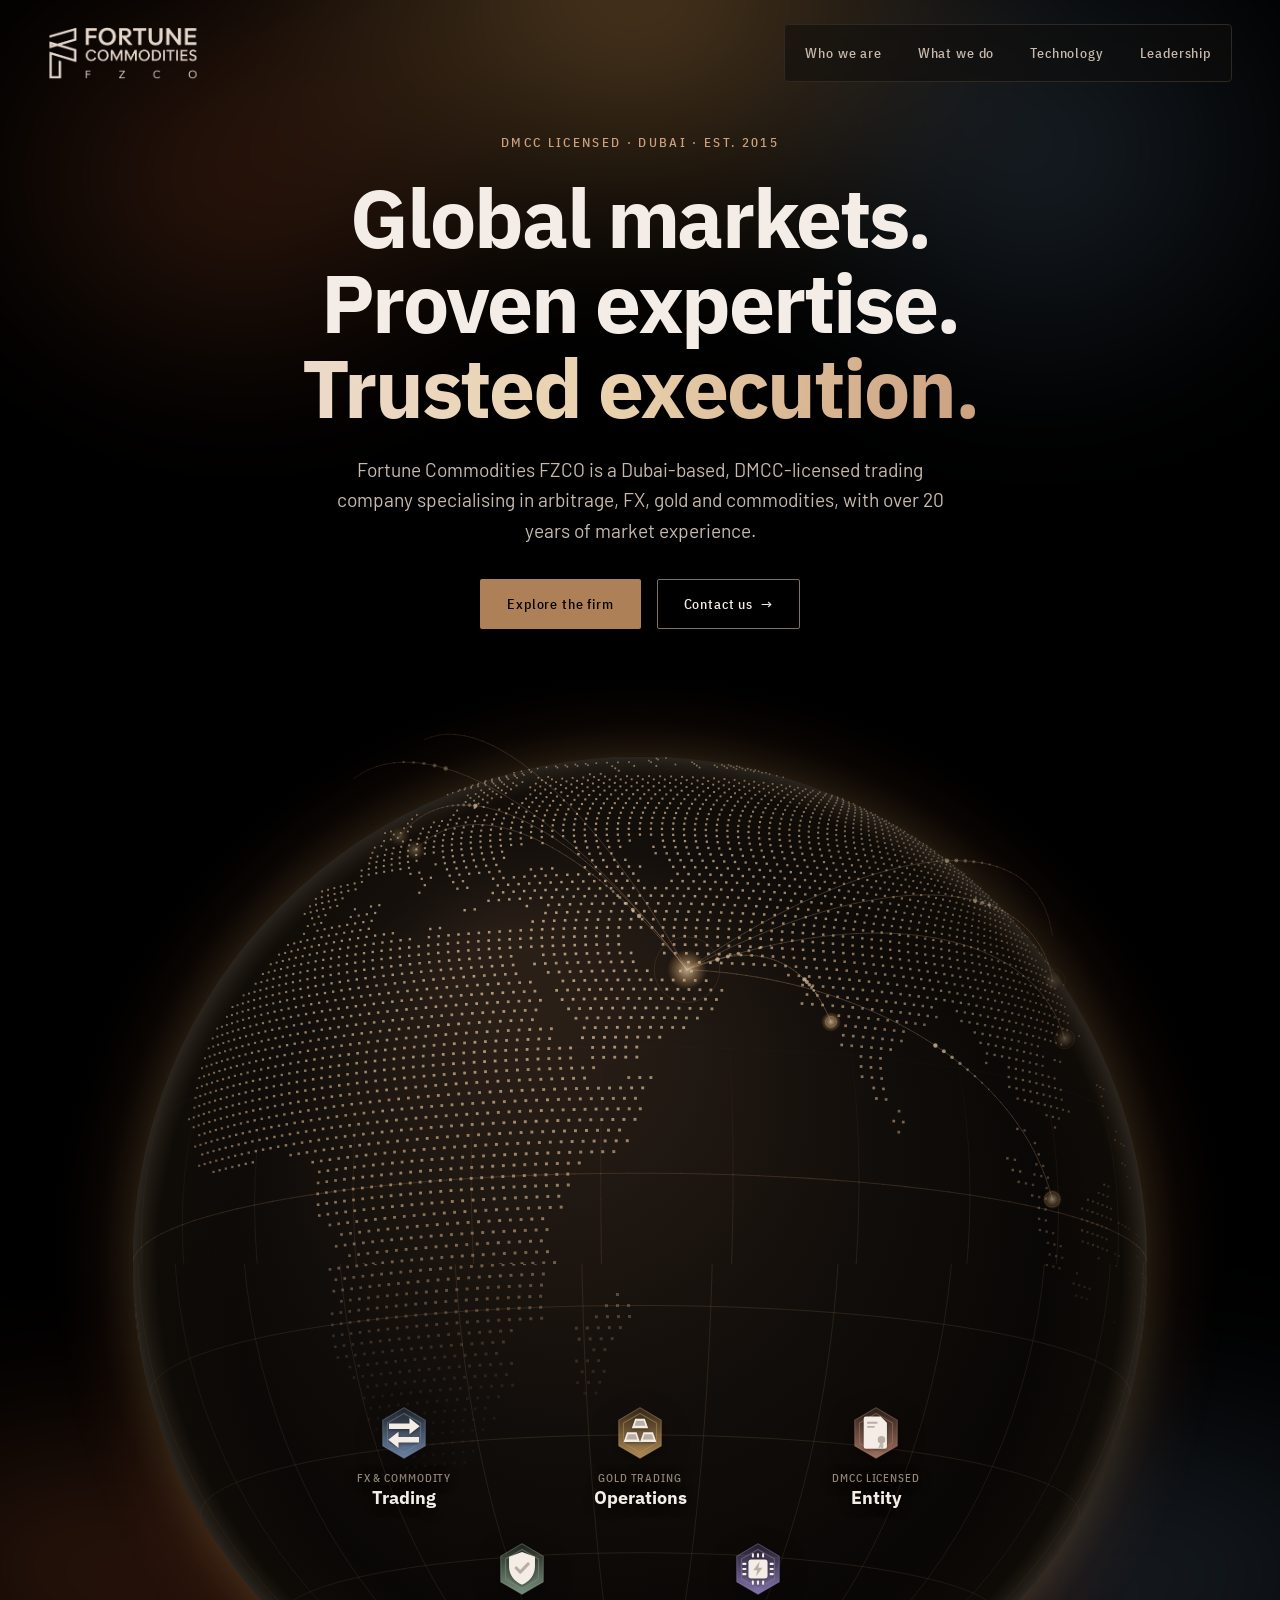
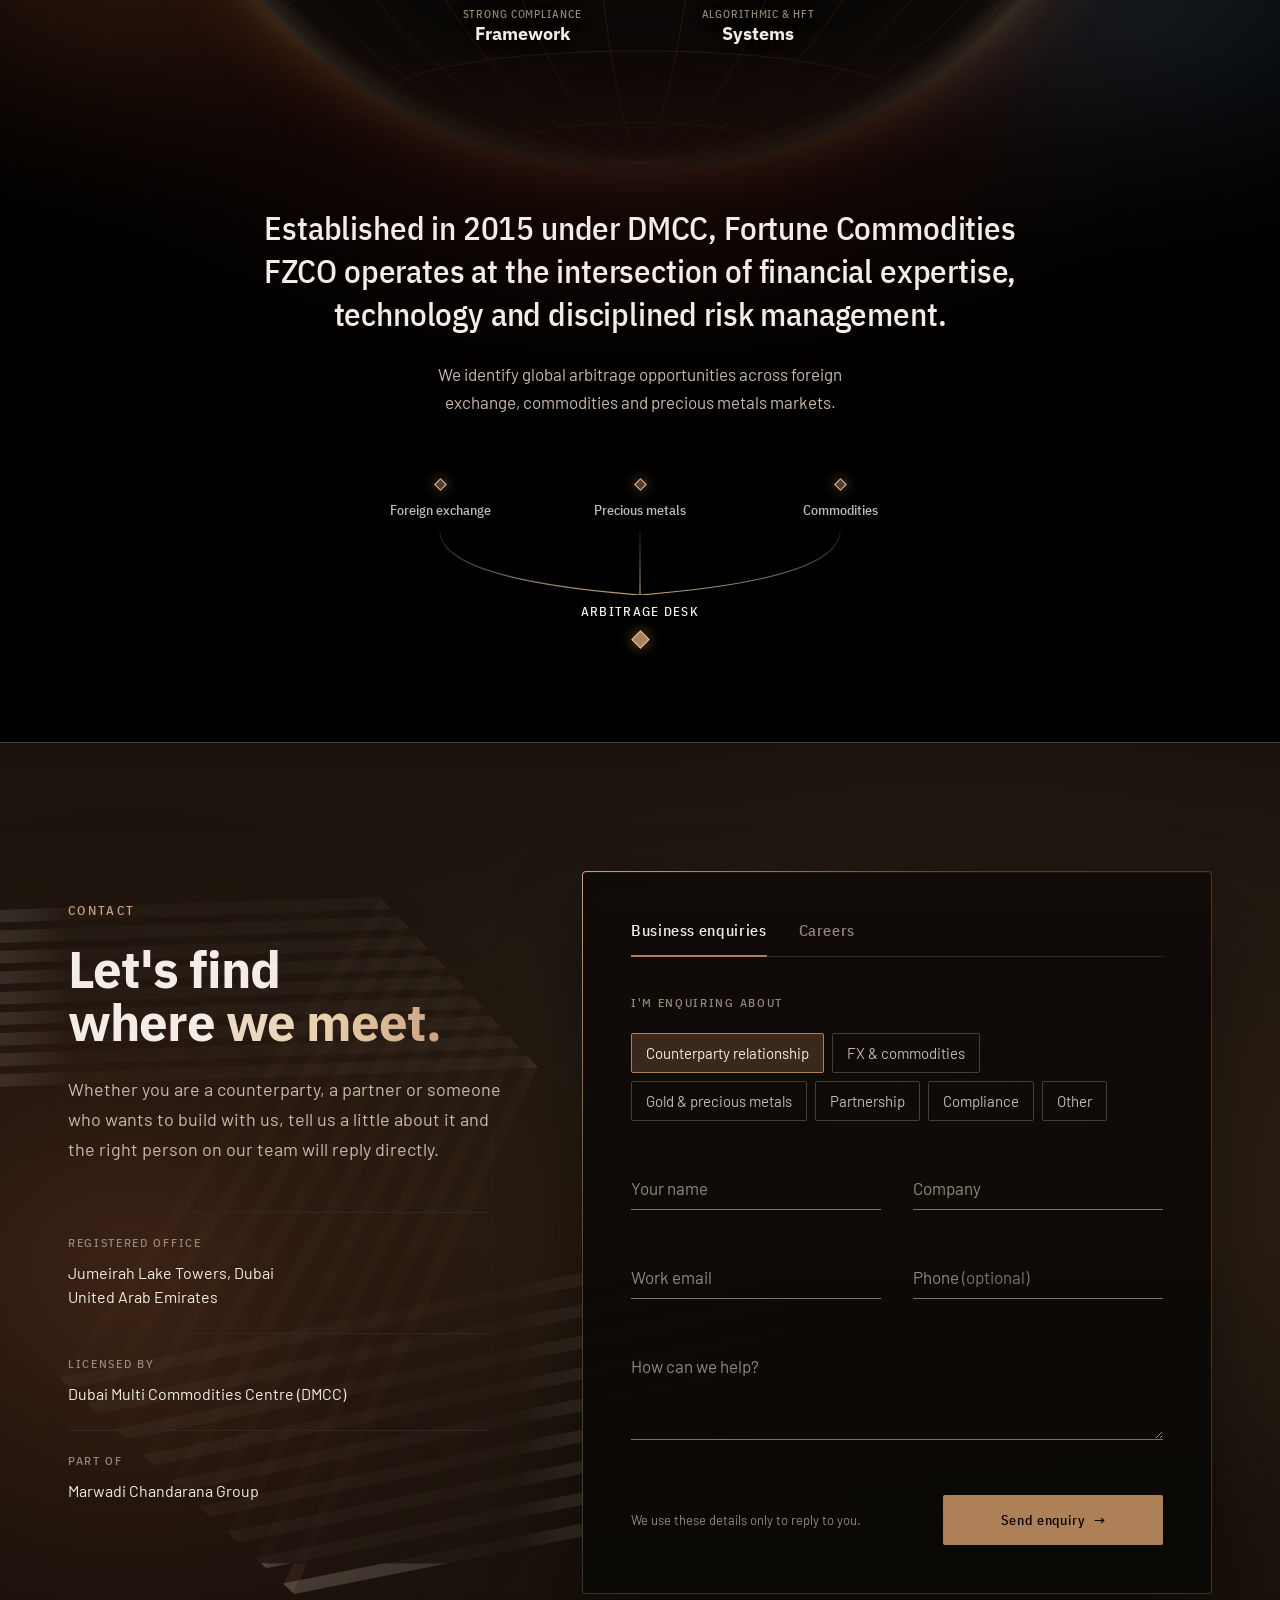
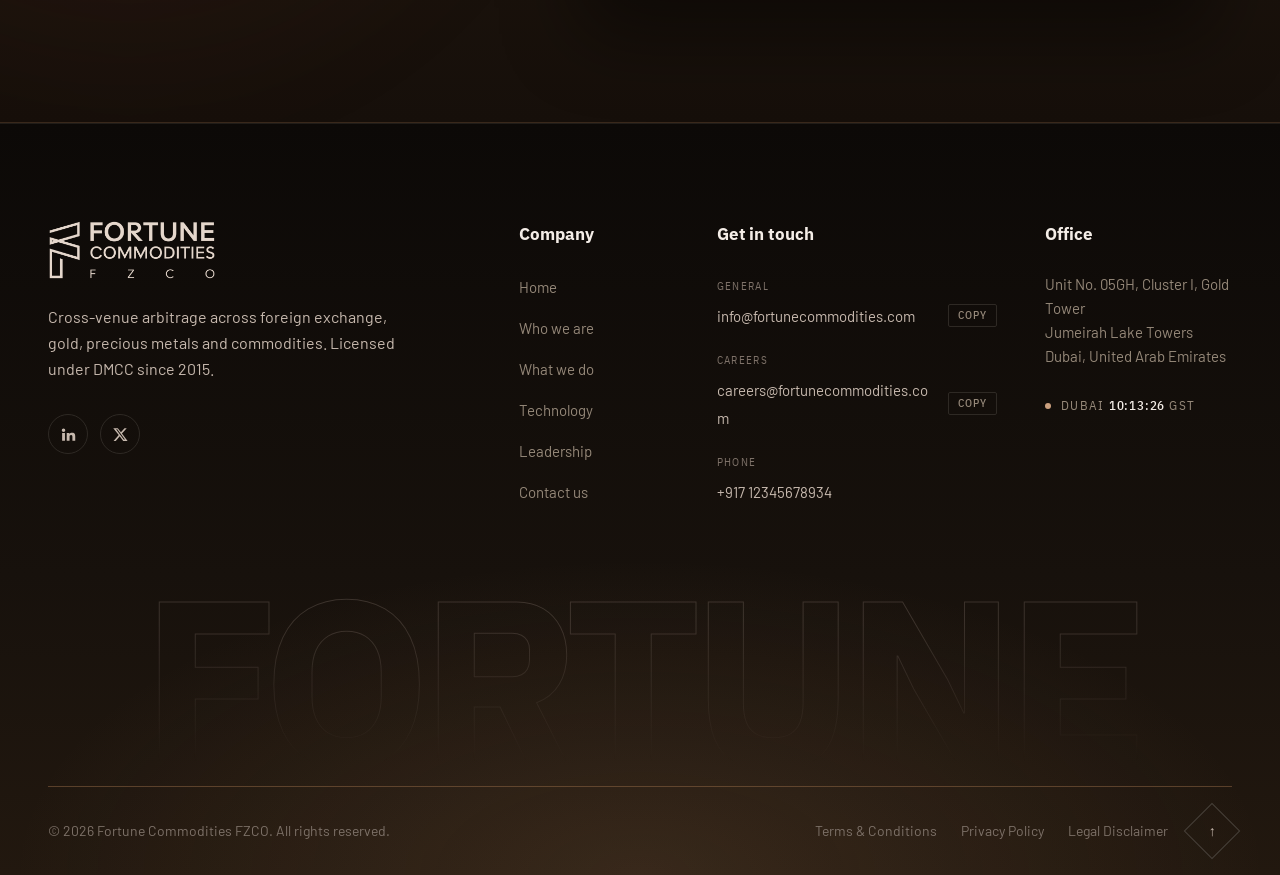
==== commit 43dee5c9: "Website design version 2 - Home: earth and line globe joined into one sphere with travelling   highl" ====
--- a/site/index.html
+++ b/site/index.html
@@ -2,6 +2,7 @@
 <html lang="en">
 <head>
   <meta charset="utf-8">
+  <script>document.documentElement.classList.add('js');</script>
   <meta name="viewport" content="width=device-width, initial-scale=1, viewport-fit=cover">
   <title>Fortune Commodities FZCO</title>
   <meta name="description" content="Fortune Commodities FZCO is a Dubai-based, DMCC-licensed trading company specialising in arbitrage, FX, gold and commodities.">
@@ -9,7 +10,7 @@
   <link rel="preconnect" href="https://fonts.gstatic.com" crossorigin>
   <link rel="stylesheet" href="https://fonts.googleapis.com/css2?family=Barlow:wght@400;500&family=IBM+Plex+Sans+Condensed:wght@500&family=IBM+Plex+Sans:wght@700&display=swap">
   <link rel="stylesheet" href="css/tokens.css">
-  <link rel="stylesheet" href="css/styles.css?v=5">
+  <link rel="stylesheet" href="css/styles.css?v=21">
   <link rel="stylesheet" href="css/themes.css?v=2">
 </head>
 <body>
@@ -34,10 +35,10 @@
       </div>
 
       <div class="hero-copy">
-        <p class="eyebrow">DMCC licensed · Dubai · Est. 2015</p>
-        <h1 class="hero-title">Global markets. Proven expertise. <span class="hl">Trusted execution.</span></h1>
-        <p class="hero-lead">Fortune Commodities FZCO is a Dubai-based, DMCC-licensed trading company specialising in arbitrage, FX, gold and commodities, with over 20 years of market experience.</p>
-        <div class="hero-actions">
+        <p class="eyebrow rise" style="--d:.1s">DMCC licensed · Dubai · Est. 2015</p>
+        <h1 class="hero-title rise" style="--d:.2s">Global markets. Proven expertise. <span class="hl">Trusted execution.</span></h1>
+        <p class="hero-lead rise" style="--d:.35s">Fortune Commodities FZCO is a Dubai-based, DMCC-licensed trading company specialising in arbitrage, FX, gold and commodities, with over 20 years of market experience.</p>
+        <div class="hero-actions rise" style="--d:.5s">
           <a class="btn btn-primary" href="#about">Explore the firm</a>
           <a class="btn btn-secondary" href="#contact">Contact us <span class="arrow" aria-hidden="true">→</span></a>
         </div>
@@ -48,28 +49,86 @@
       </div>
     </section>
 
-    <!-- 2. The space between: the statement sits in the gap between the two halves -->
+    <!-- 2. The other half: the same globe as a wireframe, joined beneath the earth, carrying the five pillars -->
     <section class="between" id="about">
       <div class="between-glow" aria-hidden="true">
         <span class="b b-amber"></span><span class="b b-oxblood"></span><span class="b b-steel"></span><span class="b b-ember"></span>
       </div>
 
+      <div class="bowl-stage">
+        <div class="bowl-wrap" aria-hidden="true">
+          <canvas id="bowl" class="bowl"></canvas>
+        </div>
+        <ul class="pillars">
+          <li class="reveal" style="--d:.05s">
+          <svg class="pillar-icon" viewBox="0 0 100 100" aria-hidden="true" focusable="false">
+            <defs><linearGradient id="pi-fx" x1="0" y1="0" x2="0" y2="1"><stop offset="0" stop-color="#7088aa" stop-opacity=".18"/><stop offset=".55" stop-color="#7088aa" stop-opacity=".62"/><stop offset="1" stop-color="#7088aa" stop-opacity=".95"/></linearGradient></defs>
+            <path class="pi-hex" d="M50 5 L88 27 L88 73 L50 95 L12 73 L12 27 Z" fill="url(#pi-fx)" stroke="#7088aa" stroke-opacity=".45"/>
+            <path class="pi-ring" d="M50 15 L79.5 32 L79.5 68 L50 85 L20.5 68 L20.5 32 Z" fill="none" stroke="#7088aa" stroke-opacity=".5"/>
+            <g class="pi-glyph" transform="translate(50 50) scale(1.22) translate(-50 -50)"><g fill="#f4ede6"><path d="M28 36h30v-8l15 12-15 12v-8H28z"/><path d="M72 64H42v8L27 60l15-12v8h30z"/></g></g>
+          </svg>
+          <span class="pillar-k">FX &amp; commodity</span><span class="pillar-v">Trading</span></li>
+          <li class="reveal" style="--d:.13s">
+          <svg class="pillar-icon" viewBox="0 0 100 100" aria-hidden="true" focusable="false">
+            <defs><linearGradient id="pi-gold" x1="0" y1="0" x2="0" y2="1"><stop offset="0" stop-color="#b9925a" stop-opacity=".18"/><stop offset=".55" stop-color="#b9925a" stop-opacity=".62"/><stop offset="1" stop-color="#b9925a" stop-opacity=".95"/></linearGradient></defs>
+            <path class="pi-hex" d="M50 5 L88 27 L88 73 L50 95 L12 73 L12 27 Z" fill="url(#pi-gold)" stroke="#b9925a" stroke-opacity=".45"/>
+            <path class="pi-ring" d="M50 15 L79.5 32 L79.5 68 L50 85 L20.5 68 L20.5 32 Z" fill="none" stroke="#b9925a" stroke-opacity=".5"/>
+            <g class="pi-glyph" transform="translate(50 50) scale(1.22) translate(-50 -50)"><g fill="#f4ede6"><path d="M43 29h14l5 14H38z"/><path d="M31 49h14l5 14H26z"/><path d="M55 49h14l5 14H50z"/></g>
+      <g fill="#b9aea4"><path d="M44.5 32h11l2.6 7.5h-16.2z"/><path d="M32.5 52h11l2.6 7.5h-16.2z"/><path d="M56.5 52h11l2.6 7.5h-16.2z"/></g></g>
+          </svg>
+          <span class="pillar-k">Gold trading</span><span class="pillar-v">Operations</span></li>
+          <li class="reveal" style="--d:.21s">
+          <svg class="pillar-icon" viewBox="0 0 100 100" aria-hidden="true" focusable="false">
+            <defs><linearGradient id="pi-dmcc" x1="0" y1="0" x2="0" y2="1"><stop offset="0" stop-color="#a87866" stop-opacity=".18"/><stop offset=".55" stop-color="#a87866" stop-opacity=".62"/><stop offset="1" stop-color="#a87866" stop-opacity=".95"/></linearGradient></defs>
+            <path class="pi-hex" d="M50 5 L88 27 L88 73 L50 95 L12 73 L12 27 Z" fill="url(#pi-dmcc)" stroke="#a87866" stroke-opacity=".45"/>
+            <path class="pi-ring" d="M50 15 L79.5 32 L79.5 68 L50 85 L20.5 68 L20.5 32 Z" fill="none" stroke="#a87866" stroke-opacity=".5"/>
+            <g class="pi-glyph" transform="translate(50 50) scale(1.22) translate(-50 -50)"><path fill="#f4ede6" d="M35 26h22l9 9v35a3 3 0 0 1-3 3H35a3 3 0 0 1-3-3V29a3 3 0 0 1 3-3z"/>
+      <g stroke="#b9aea4" stroke-width="2.6" stroke-linecap="round"><path d="M38 35h13M38 41h9"/></g>
+      <path fill="#b9aea4" d="M56.5 64l-3.5 9 4-2 3 3 1-8z" opacity=".9"/><circle cx="58" cy="60" r="5.5" fill="#b9aea4"/></g>
+          </svg>
+          <span class="pillar-k">DMCC licensed</span><span class="pillar-v">Entity</span></li>
+          <li class="reveal" style="--d:.29s">
+          <svg class="pillar-icon" viewBox="0 0 100 100" aria-hidden="true" focusable="false">
+            <defs><linearGradient id="pi-comp" x1="0" y1="0" x2="0" y2="1"><stop offset="0" stop-color="#7e9681" stop-opacity=".18"/><stop offset=".55" stop-color="#7e9681" stop-opacity=".62"/><stop offset="1" stop-color="#7e9681" stop-opacity=".95"/></linearGradient></defs>
+            <path class="pi-hex" d="M50 5 L88 27 L88 73 L50 95 L12 73 L12 27 Z" fill="url(#pi-comp)" stroke="#7e9681" stroke-opacity=".45"/>
+            <path class="pi-ring" d="M50 15 L79.5 32 L79.5 68 L50 85 L20.5 68 L20.5 32 Z" fill="none" stroke="#7e9681" stroke-opacity=".5"/>
+            <g class="pi-glyph" transform="translate(50 50) scale(1.22) translate(-50 -50)"><path fill="#f4ede6" d="M50 25l19 7v14c0 13.5-8.2 22.5-19 27-10.8-4.5-19-13.5-19-27V32z"/>
+      <path fill="none" stroke="#b9aea4" stroke-width="4.5" stroke-linecap="round" stroke-linejoin="round" d="M41.5 48.5l6 6 11.5-12"/></g>
+          </svg>
+          <span class="pillar-k">Strong compliance</span><span class="pillar-v">Framework</span></li>
+          <li class="reveal" style="--d:.37s">
+          <svg class="pillar-icon" viewBox="0 0 100 100" aria-hidden="true" focusable="false">
+            <defs><linearGradient id="pi-algo" x1="0" y1="0" x2="0" y2="1"><stop offset="0" stop-color="#8a7ab3" stop-opacity=".18"/><stop offset=".55" stop-color="#8a7ab3" stop-opacity=".62"/><stop offset="1" stop-color="#8a7ab3" stop-opacity=".95"/></linearGradient></defs>
+            <path class="pi-hex" d="M50 5 L88 27 L88 73 L50 95 L12 73 L12 27 Z" fill="url(#pi-algo)" stroke="#8a7ab3" stroke-opacity=".45"/>
+            <path class="pi-ring" d="M50 15 L79.5 32 L79.5 68 L50 85 L20.5 68 L20.5 32 Z" fill="none" stroke="#8a7ab3" stroke-opacity=".5"/>
+            <g class="pi-glyph" transform="translate(50 50) scale(1.22) translate(-50 -50)"><g fill="#f4ede6"><rect x="36" y="36" width="28" height="28" rx="4"/>
+      <rect x="41" y="27" width="3" height="6" rx="1"/><rect x="48.5" y="27" width="3" height="6" rx="1"/><rect x="56" y="27" width="3" height="6" rx="1"/>
+      <rect x="41" y="67" width="3" height="6" rx="1"/><rect x="48.5" y="67" width="3" height="6" rx="1"/><rect x="56" y="67" width="3" height="6" rx="1"/>
+      <rect x="27" y="41" width="6" height="3" rx="1"/><rect x="27" y="48.5" width="6" height="3" rx="1"/><rect x="27" y="56" width="6" height="3" rx="1"/>
+      <rect x="67" y="41" width="6" height="3" rx="1"/><rect x="67" y="48.5" width="6" height="3" rx="1"/><rect x="67" y="56" width="6" height="3" rx="1"/></g>
+      <path fill="#b9aea4" d="M52.5 39L43 52h6l-2 9 9.5-13h-6z"/></g>
+          </svg>
+          <span class="pillar-k">Algorithmic &amp; HFT</span><span class="pillar-v">Systems</span></li>
+        </ul>
+      </div>
+
       <div class="between-copy">
-        <p class="statement">Established in 2015 under DMCC, Fortune Commodities FZCO operates at the intersection of financial expertise, technology and disciplined risk management.</p>
-        <p class="statement-sub">We identify global arbitrage opportunities across foreign exchange, commodities and precious metals markets.</p>
-
-        <ul class="pillars">
-          <li><span class="pillar-k">FX &amp; commodity</span><span class="pillar-v">Trading</span></li>
-          <li><span class="pillar-k">Gold trading</span><span class="pillar-v">Operations</span></li>
-          <li><span class="pillar-k">DMCC licensed</span><span class="pillar-v">Entity</span></li>
-          <li><span class="pillar-k">Strong compliance</span><span class="pillar-v">Framework</span></li>
-          <li><span class="pillar-k">Algorithmic &amp; HFT</span><span class="pillar-v">Systems</span></li>
-        </ul>
-      </div>
-
-      <!-- 3. The other half: the same globe as a wireframe, the structure under the surface -->
-      <div class="bowl-wrap" aria-hidden="true">
-        <canvas id="bowl" class="bowl"></canvas>
+        <p class="statement reveal">Established in 2015 under DMCC, Fortune Commodities FZCO operates at the intersection of financial expertise, technology and disciplined risk management.</p>
+        <p class="statement-sub reveal" style="--d:.12s">We identify global arbitrage opportunities across foreign exchange, commodities and precious metals markets.</p>
+
+        <!-- the three markets converging on the arbitrage desk -->
+        <div class="flow reveal" style="--d:.2s">
+          <ul class="flow-markets">
+            <li><span class="flow-node" aria-hidden="true"></span>Foreign exchange</li>
+            <li><span class="flow-node" aria-hidden="true"></span>Precious metals</li>
+            <li><span class="flow-node" aria-hidden="true"></span>Commodities</li>
+          </ul>
+          <svg class="flow-lines" viewBox="0 0 600 64" preserveAspectRatio="none" aria-hidden="true" focusable="false">
+            <defs><linearGradient id="flow-g" x1="0" y1="0" x2="0" y2="1"><stop offset="0" stop-color="#a77d5a" stop-opacity=".15"/><stop offset="1" stop-color="#e8c79c" stop-opacity=".8"/></linearGradient></defs>
+            <path d="M100 0 Q100 48 300 64 M300 0 L300 64 M500 0 Q500 48 300 64" fill="none" stroke="url(#flow-g)" stroke-width="1.2" vector-effect="non-scaling-stroke"/>
+          </svg>
+          <p class="flow-desk"><span class="flow-node main" aria-hidden="true"></span>Arbitrage desk</p>
+        </div>
       </div>
     </section>
 
@@ -80,11 +139,11 @@
 
       <div class="contact-inner">
         <div class="contact-intro">
-          <p class="eyebrow">Contact</p>
-          <h2 class="contact-title" id="contact-title">Let's find where <span class="hl">we meet.</span></h2>
-          <p class="contact-lead">Whether you are a counterparty, a partner or someone who wants to build with us, tell us a little about it and the right person on our team will reply directly.</p>
-
-          <dl class="contact-details">
+          <p class="eyebrow reveal">Contact</p>
+          <h2 class="contact-title reveal" style="--d:.08s" id="contact-title">Let's find where <span class="hl">we meet.</span></h2>
+          <p class="contact-lead reveal" style="--d:.16s">Whether you are a counterparty, a partner or someone who wants to build with us, tell us a little about it and the right person on our team will reply directly.</p>
+
+          <dl class="contact-details reveal" style="--d:.24s">
             <div>
               <dt>Registered office</dt>
               <dd>Jumeirah Lake Towers, Dubai<br>United Arab Emirates</dd>
@@ -100,7 +159,7 @@
           </dl>
         </div>
 
-        <div class="panel">
+        <div class="panel reveal" style="--d:.12s">
           <div class="tabs" role="tablist" aria-label="Type of enquiry">
             <button class="tab" role="tab" id="tab-business" aria-controls="form-business" aria-selected="true">Business enquiries</button>
             <button class="tab" role="tab" id="tab-careers" aria-controls="form-careers" aria-selected="false" tabindex="-1">Careers</button>
@@ -173,65 +232,44 @@
     </section>
   </main>
 
-  <!-- Footer: the spread closes wherever the visitor points -->
   <footer class="site-footer" aria-label="Footer">
-    <div class="spread" id="spread">
-      <canvas class="spread-lines" id="spread-lines" aria-hidden="true"></canvas>
-      <div class="spread-copy">
-        <p class="spread-hint" aria-hidden="true"><span class="hint-dot"></span><span class="hint-long">Move across the lines to close the spread</span><span class="hint-short">Tap the lines to close the spread</span></p>
-      </div>
-    </div>
-
-    <div class="foot-grid">
+    <div class="foot-top">
       <div class="foot-brand">
         <img src="assets/logo-cream.png" alt="Fortune Commodities FZCO" width="640" height="232">
         <p>Cross-venue arbitrage across foreign exchange, gold, precious metals and commodities. Licensed under DMCC since 2015.</p>
-        <address>
-          <span class="foot-k">Registered office</span>
-          Unit No. 05GH, Cluster I, Gold Tower<br>Jumeirah Lake Towers<br>Dubai, United Arab Emirates
-        </address>
-      </div>
-
-      <nav class="foot-nav" aria-label="Footer">
-        <span class="foot-k">Navigate</span>
-        <ul>
-          <li><a href="index.html"><i>01</i><span>Home</span></a></li>
-          <li><a href="who-we-are.html"><i>02</i><span>Who we are</span></a></li>
-          <li><a href="what-we-do.html"><i>03</i><span>What we do</span></a></li>
-          <li><a href="technology.html"><i>04</i><span>Technology</span></a></li>
-          <li><a href="leadership.html"><i>05</i><span>Leadership</span></a></li>
-          <li><a href="#contact"><i>06</i><span>Contact us</span></a></li>
-        </ul>
-      </nav>
-
-      <div class="foot-touch">
-        <span class="foot-k">Get in touch</span>
-        <ul class="mail-list">
-          <li>
-            <span class="mail-k">General</span>
-            <a href="mailto:info@fortunecommodities.com">info@fortunecommodities.com</a>
-            <button class="copy" type="button" data-copy="info@fortunecommodities.com" aria-label="Copy general email address">Copy</button>
-          </li>
-          <li>
-            <span class="mail-k">Careers</span>
-            <a href="mailto:careers@fortunecommodities.com">careers@fortunecommodities.com</a>
-            <button class="copy" type="button" data-copy="careers@fortunecommodities.com" aria-label="Copy careers email address">Copy</button>
-          </li>
-          <li>
-            <span class="mail-k">Phone</span>
-            <a href="tel:+91712345678934">+917 12345678934</a>
-          </li>
-        </ul>
-
-        <div class="foot-row">
-          <div class="social">
-            <a href="#" aria-label="Fortune Commodities on LinkedIn">
-              <svg viewBox="0 0 24 24" aria-hidden="true"><path d="M4.98 3.5a2.5 2.5 0 1 1 0 5 2.5 2.5 0 0 1 0-5zM3 9.75h4v11H3zM9.5 9.75h3.8v1.5h.06c.53-1 1.83-1.8 3.77-1.8 4 0 4.37 2.4 4.37 5.5v5.8h-4v-5.1c0-1.3 0-2.9-1.8-2.9s-2.2 1.4-2.2 2.8v5.2h-4z"/></svg>
-            </a>
-            <a href="#" aria-label="Fortune Commodities on X">
-              <svg viewBox="0 0 24 24" aria-hidden="true"><path d="M17.7 3h3.1l-6.8 7.7L22 21h-6.2l-4.9-6.4L5.3 21H2.2l7.3-8.3L1.8 3h6.4l4.4 5.8zm-1.1 16.2h1.7L7.5 4.7H5.7z"/></svg>
-            </a>
-          </div>
+        <div class="social">
+          <a href="#" aria-label="Fortune Commodities on LinkedIn">
+            <svg viewBox="0 0 24 24" aria-hidden="true"><path d="M4.98 3.5a2.5 2.5 0 1 1 0 5 2.5 2.5 0 0 1 0-5zM3 9.75h4v11H3zM9.5 9.75h3.8v1.5h.06c.53-1 1.83-1.8 3.77-1.8 4 0 4.37 2.4 4.37 5.5v5.8h-4v-5.1c0-1.3 0-2.9-1.8-2.9s-2.2 1.4-2.2 2.8v5.2h-4z"/></svg>
+          </a>
+          <a href="#" aria-label="Fortune Commodities on X">
+            <svg viewBox="0 0 24 24" aria-hidden="true"><path d="M17.7 3h3.1l-6.8 7.7L22 21h-6.2l-4.9-6.4L5.3 21H2.2l7.3-8.3L1.8 3h6.4l4.4 5.8zm-1.1 16.2h1.7L7.5 4.7H5.7z"/></svg>
+          </a>
+        </div>
+      </div>
+
+      <div class="foot-cols">
+        <nav class="foot-col" aria-label="Footer">
+          <h2 class="foot-h">Company</h2>
+          <ul>
+            <li><a href="index.html">Home</a></li>
+            <li><a href="who-we-are.html">Who we are</a></li>
+            <li><a href="what-we-do.html">What we do</a></li>
+            <li><a href="technology.html">Technology</a></li>
+            <li><a href="leadership.html">Leadership</a></li>
+            <li><a href="#contact">Contact us</a></li>
+          </ul>
+        </nav>
+        <div class="foot-col">
+          <h2 class="foot-h">Get in touch</h2>
+          <ul class="mail-list">
+            <li><span class="mail-k">General</span><a href="mailto:info@fortunecommodities.com">info@fortunecommodities.com</a><button class="copy" type="button" data-copy="info@fortunecommodities.com" aria-label="Copy general email address">Copy</button></li>
+            <li><span class="mail-k">Careers</span><a href="mailto:careers@fortunecommodities.com">careers@fortunecommodities.com</a><button class="copy" type="button" data-copy="careers@fortunecommodities.com" aria-label="Copy careers email address">Copy</button></li>
+            <li><span class="mail-k">Phone</span><a href="tel:+91712345678934">+917 12345678934</a></li>
+          </ul>
+        </div>
+        <div class="foot-col">
+          <h2 class="foot-h">Office</h2>
+          <address>Unit No. 05GH, Cluster I, Gold Tower<br>Jumeirah Lake Towers<br>Dubai, United Arab Emirates</address>
           <div class="clock" aria-label="Local time in Dubai">
             <span class="clock-dot" aria-hidden="true"></span>
             <span>Dubai <b id="dubai-time">--:--</b> GST</span>
@@ -240,7 +278,7 @@
       </div>
     </div>
 
-    <div class="wordmark" id="wordmark" aria-hidden="true">FORTUNE</div>
+    <div class="foot-skyline" aria-hidden="true"><div class="wordmark" id="wordmark" data-text="FORTUNE">FORTUNE</div></div>
 
     <div class="foot-bar">
       <p>© 2026 Fortune Commodities FZCO. All rights reserved.</p>
@@ -254,9 +292,10 @@
   </footer>
 
   <script src="js/land-mask.js"></script>
-  <script src="js/globe.js"></script>
-  <script src="js/contact.js"></script>
+  <script src="js/globe.js?v=7"></script>
+  <script src="js/contact.js?v=11"></script>
   <script src="js/nav.js"></script>
-  <script src="js/footer.js"></script>
+  <script src="js/reveal.js"></script>
+  <script src="js/footer.js?v=3"></script>
 </body>
 </html>
--- a/site/css/styles.css
+++ b/site/css/styles.css
@@ -128,8 +128,6 @@
   margin: clamp(28px, 5vh, 64px) 0 0;   /* centred by left + translate only; auto margins would add a second offset */
   left: 50%; transform: translateX(-50%);
   overflow: hidden;
-  -webkit-mask-image: linear-gradient(to bottom, #000 62%, transparent 100%);
-          mask-image: linear-gradient(to bottom, #000 62%, transparent 100%);
 }
 .dome { position: absolute; left: 0; top: 0; width: 100%; height: 200%; }
 
@@ -138,8 +136,7 @@
   position: relative;
   isolation: isolate;
   overflow: hidden;
-  margin-top: -14vw;               /* pull the band up under the fading globe */
-  padding-top: calc(14vw + var(--space-12));
+  padding-bottom: var(--space-24);
   text-align: center;
 }
 .between-glow { position: absolute; inset: 0 -15% 35%; z-index: -2; filter: blur(80px); pointer-events: none; }
@@ -164,52 +161,73 @@
   max-width: 560px; margin: var(--space-6) auto 0; text-wrap: balance;
 }
 
+/* the five pillars sit on the lower half of the globe: three above, two below */
 .pillars {
-  list-style: none; padding: 0; margin: var(--space-16) auto 0;
-  display: flex; flex-wrap: wrap; justify-content: center;
-  max-width: 900px;
-  row-gap: var(--space-8);
+  list-style: none; padding: 0; margin: 0;
+  position: absolute; inset: 0; z-index: 2;
 }
 .pillars li {
-  display: flex; flex-direction: column; align-items: center; gap: var(--space-1);
-  padding: 0 var(--space-8);
-  flex: 0 0 auto;
-  position: relative;
-}
-.pillars li + li::before {
-  content: ""; position: absolute; left: 0; top: 10%; bottom: 10%; width: 1px;
-  background: linear-gradient(to bottom, transparent, var(--neutral-400), transparent);
-}
-.pillars li:nth-child(4)::before { display: none; }   /* new row starts clean on desktop */
-.pillars li:nth-child(4) { margin-left: 0; }
+  position: absolute; left: var(--x); top: var(--y); translate: -50% 0;   /* translate, so the reveal's transform still works */
+  width: 168px;
+  display: flex; flex-direction: column; align-items: center; gap: 2px;
+  text-shadow: 0 2px 12px rgba(0, 0, 0, .8);
+}
+.pillars li:nth-child(1) { --x: 30%; --y: 24%; }
+.pillars li:nth-child(2) { --x: 50%; --y: 24%; }
+.pillars li:nth-child(3) { --x: 70%; --y: 24%; }
+.pillars li:nth-child(4) { --x: 40%; --y: 47%; }
+.pillars li:nth-child(5) { --x: 60%; --y: 47%; }
+.pillar-icon {
+  width: 56px; height: 56px; margin-bottom: var(--space-2); overflow: visible;
+  filter: drop-shadow(0 6px 12px rgba(0, 0, 0, .5));
+}
+.pillar-icon .pi-hex, .pillar-icon .pi-ring { stroke-width: 2; stroke-linejoin: round; }
+.pillar-icon .pi-glyph { filter: drop-shadow(0 2px 2px rgba(0, 0, 0, .35)); }
 .pillar-k {
-  font-family: var(--font-condensed); font-weight: 500; font-size: 14px; line-height: 18px;
+  font-family: var(--font-condensed); font-weight: 500; font-size: 11px; line-height: 14px;
   letter-spacing: .08em; text-transform: uppercase; color: var(--neutral-600);
 }
 .pillar-v {
-  font-family: var(--font-display); font-weight: 700; font-size: clamp(24px, 2.4vw, 32px); line-height: 1.15;
+  font-family: var(--font-display); font-weight: 700; font-size: 18px; line-height: 1.2;
   color: var(--neutral-800);
 }
-/* force 3 + 2 rows on wide screens */
-@media (min-width: 900px) {
-  .pillars { display: grid; grid-template-columns: repeat(6, 1fr); }
-  .pillars li { grid-column: span 2; }
-  .pillars li:nth-child(4) { grid-column: 2 / span 2; }
-  .pillars li:nth-child(5) { grid-column: 4 / span 2; }
-}
-
-/* Wire half-globe: the canvas draws a full sphere; the wrapper shows only its lower half. */
+
+/* Wire half-globe: the same size as the earth above, so the two halves meet at the equator.
+   The canvas draws a full sphere; the wrapper shows only its lower half. */
+.bowl-stage {
+  position: relative; z-index: 1;
+  width: min(1180px, 120vw);
+  aspect-ratio: 2 / 1;
+  left: 50%; transform: translateX(-50%);
+}
 .bowl-wrap {
-  position: relative; z-index: 1;
-  width: min(1320px, 130vw);
-  aspect-ratio: 2 / 1;
-  margin: clamp(8px, 2vw, 40px) 0 0;
-  left: 50%; transform: translateX(-50%);
+  position: absolute; inset: 0;
   overflow: hidden;
-  -webkit-mask-image: linear-gradient(to bottom, transparent 0%, #000 18%, #000 82%, transparent 100%);
-          mask-image: linear-gradient(to bottom, transparent 0%, #000 18%, #000 82%, transparent 100%);
+  -webkit-mask-image: linear-gradient(to bottom, #000 62%, transparent 100%);
+          mask-image: linear-gradient(to bottom, #000 62%, transparent 100%);
 }
 .bowl { position: absolute; left: 0; bottom: 0; width: 100%; height: 200%; }
+
+.between-copy { margin-top: calc(-1 * var(--space-12)); }
+
+/* the three markets converging on the arbitrage desk */
+.flow { max-width: 600px; margin: var(--space-16) auto 0; }
+.flow-markets {
+  list-style: none; margin: 0; padding: 0;
+  display: grid; grid-template-columns: repeat(3, 1fr);
+}
+.flow-markets li, .flow-desk {
+  display: flex; flex-direction: column; align-items: center; gap: var(--space-3);
+  font-family: var(--font-condensed); font-weight: 500; font-size: 14px; line-height: 18px; color: var(--neutral-700);
+}
+.flow-node {
+  width: 9px; height: 9px; transform: rotate(45deg);
+  background: var(--bronze-800); border: 1px solid var(--bronze-200);
+  box-shadow: 0 0 14px color-mix(in srgb, var(--glow-amber) 60%, transparent);
+}
+.flow-lines { display: block; width: 100%; height: 64px; margin-top: var(--space-3); }
+.flow-desk { margin: var(--space-2) 0 0; flex-direction: column-reverse; color: var(--neutral-800); letter-spacing: .1em; text-transform: uppercase; font-size: 13px; }
+.flow-node.main { width: 13px; height: 13px; background: var(--bronze); }
 
 /* ---------- Motion ---------- */
 @keyframes drift-a { to { transform: translate(4%, 6%) scale(1.08); } }
@@ -235,10 +253,20 @@
   .nav.open { opacity: 1; visibility: visible; transform: none; transition-delay: 0s; }
   .nav a { padding: 12px 14px; font-size: 15px; }
   .brand img { width: 120px; }
-  .pillars li { padding: 0 var(--space-4); flex-basis: 50%; }
-  .pillars li::before { display: none; }
-  .dome-wrap { width: 150vw; }
-  .bowl-wrap { width: 160vw; }
+  .dome-wrap, .bowl-stage { width: 150vw; }
+  .pillars {
+    inset: 5% auto auto 50%; transform: translateX(-50%);
+    width: min(100vw - 32px, 420px);
+    display: grid; grid-template-columns: repeat(6, 1fr); row-gap: var(--space-4);
+  }
+  .pillars li { position: static; translate: none; width: auto; grid-column: span 2; }
+  .pillars li:nth-child(4) { grid-column: 2 / span 2; }
+  .pillars li:nth-child(5) { grid-column: 4 / span 2; }
+  .pillar-icon { width: 40px; height: 40px; margin-bottom: 4px; }
+  .pillar-k { font-size: 10px; line-height: 13px; letter-spacing: .05em; }
+  .pillar-v { font-size: 15px; }
+  .between-copy { margin-top: var(--space-8); }
+  .flow-markets li { font-size: 13px; }
 }
 
 /* ---------- 4. Contact ---------- */
@@ -416,142 +444,99 @@
   .tabs { gap: var(--space-6); }
 }
 
-/* ---------- Footer ---------- */
+/* ---------- Footer ----------
+   Brand and three link columns on top; the Dubai skyline, drawn in bronze line,
+   rises along the bottom edge; the legal bar sits beneath it. */
 .site-footer {
-  position: relative; overflow: hidden;
-  background: var(--neutral-50);
+  position: relative; overflow: hidden; isolation: isolate;
+  background:
+    radial-gradient(70% 60% at 50% 100%, color-mix(in srgb, var(--bronze) 16%, transparent), transparent 70%),
+    linear-gradient(180deg, #0c0907 0%, #17110c 60%, #22180f 100%);
   border-top: 1px solid var(--neutral-200);
   padding: 0 var(--space-12);
 }
-.site-footer::before { /* faint ember warmth rising from below */
-  content: ""; position: absolute; left: 50%; bottom: -30%; width: 120%; height: 70%;
-  transform: translateX(-50%); pointer-events: none;
-  background: radial-gradient(closest-side, color-mix(in srgb, var(--glow-ember) 16%, transparent), color-mix(in srgb, var(--glow-oxblood) 8%, transparent) 55%, transparent);
-  filter: blur(20px);
-}
 .site-footer > * { position: relative; max-width: 1240px; margin-inline: auto; }
 
-/* The spread band: two price lines meet wherever the pointer is */
-.spread {
-  position: relative; display: grid; grid-template-columns: 1fr auto; align-items: end; gap: var(--space-8);
-  padding: 250px 0 var(--space-12);
-  min-height: 0;
-  cursor: crosshair;
-}
-.spread-lines { position: absolute; inset: 0 calc(50% - 50vw); width: 100vw; height: 100%; pointer-events: none; }
-.spread-copy { position: relative; pointer-events: none; }
-.spread-copy .eyebrow { margin-bottom: var(--space-4); }
-.spread-title {
-  font-family: var(--font-display); font-weight: 700;
-  font-size: clamp(44px, 7vw, 104px); line-height: .98; letter-spacing: -.035em;
-  margin: 0; color: var(--neutral-800);
-}
-.spread-title .hl {
-  background: linear-gradient(100deg, var(--hl-1), var(--hl-2) 45%, var(--hl-3));
-  -webkit-background-clip: text; background-clip: text; color: transparent;
-}
-.spread-hint {
-  display: inline-flex; align-items: center; gap: 10px; margin: var(--space-6) 0 0;
-  font-family: var(--font-condensed); font-size: 13px; letter-spacing: .14em; text-transform: uppercase;
-  color: var(--neutral-500); transition: opacity .4s var(--ease-out);
-}
-.spread.touched .spread-hint { opacity: 0; }
-.hint-short { display: none; }
-.hint-dot { width: 7px; height: 7px; background: var(--bronze); transform: rotate(45deg); animation: hint 1.8s var(--ease-out) infinite; }
-@keyframes hint { 0%, 100% { opacity: .35; } 50% { opacity: 1; } }
-.spread-cta {
-  position: relative; display: inline-flex; align-items: center; gap: 10px;
-  font-family: var(--font-condensed); font-weight: 500; font-size: 15px; letter-spacing: .08em; text-transform: uppercase;
-  color: var(--on-accent); background: var(--accent);
-  padding: 16px 22px; border-radius: var(--radius-xs); cursor: pointer;
-  transition: background-color .2s var(--ease-out), box-shadow .2s var(--ease-out);
-}
-.spread-cta:hover { background: var(--accent-hover); box-shadow: var(--shadow-glow); }
-.spread-cta .arrow { transition: transform .2s var(--ease-out); }
-.spread-cta:hover .arrow { transform: translateX(4px); }
-
-/* Info grid */
-.foot-grid {
-  display: grid; grid-template-columns: 1.3fr .8fr 1.2fr; gap: var(--space-12);
-  padding: var(--space-12) 0 var(--space-16);
-  border-top: 1px solid var(--neutral-300);
-}
-.foot-k {
-  display: block; margin-bottom: var(--space-6);
-  font-family: var(--font-condensed); font-weight: 500; font-size: 13px; letter-spacing: .18em; text-transform: uppercase;
-  color: var(--bronze-300);
-}
+.foot-top { display: grid; grid-template-columns: minmax(0, 4fr) minmax(0, 7fr); gap: var(--space-16); padding: var(--space-24) 0 var(--space-12); }
 .foot-brand img { width: 168px; height: auto; margin-bottom: var(--space-6); }
-.foot-brand p { margin: 0; max-width: 380px; color: var(--neutral-700); font-size: 16px; line-height: 26px; }
-.foot-brand address { margin-top: var(--space-8); font-style: normal; color: var(--neutral-600); font-size: 15px; line-height: 24px; }
-.foot-brand address .foot-k { margin-bottom: var(--space-3); }
-
-.foot-nav ul { list-style: none; margin: 0; padding: 0; display: grid; gap: 2px; }
-.foot-nav a {
-  position: relative; display: flex; align-items: baseline; gap: 14px; padding: 7px 0;
-  color: var(--neutral-800); font-size: 17px;
-}
-.foot-nav i {
-  font-style: normal; font-family: var(--font-condensed); font-size: 12px; letter-spacing: .1em;
-  color: var(--neutral-500); transition: color .25s var(--ease-out);
-}
-.foot-nav span { position: relative; transition: transform .3s var(--ease-out), color .25s; }
-.foot-nav span::before { /* two hairlines converge into a point as you hover */
-  content: ""; position: absolute; left: -26px; top: 50%; width: 18px; height: 1px;
-  background: linear-gradient(90deg, transparent, var(--bronze-300));
-  transform: scaleX(0); transform-origin: right; transition: transform .3s var(--ease-out);
-}
-.foot-nav a:hover span, .foot-nav a:focus-visible span { transform: translateX(24px); color: var(--bronze-100); }
-.foot-nav a:hover span::before, .foot-nav a:focus-visible span::before { transform: scaleX(1); }
-.foot-nav a:hover i, .foot-nav a:focus-visible i { color: var(--bronze-300); }
-
-.mail-list { list-style: none; margin: 0; padding: 0; display: grid; gap: var(--space-4); }
-.mail-list li { display: grid; grid-template-columns: 72px 1fr auto; align-items: center; gap: var(--space-3); padding-bottom: var(--space-4); border-bottom: 1px solid var(--neutral-200); }
-.mail-k { font-family: var(--font-condensed); font-size: 12px; letter-spacing: .12em; text-transform: uppercase; color: var(--neutral-500); }
-.mail-list a { color: var(--neutral-800); font-size: 17px; overflow-wrap: anywhere; background: linear-gradient(var(--bronze-300), var(--bronze-300)) 0 100% / 0 1px no-repeat; transition: background-size .3s var(--ease-out), color .2s; }
-.mail-list a:hover { color: var(--bronze-100); background-size: 100% 1px; }
+.foot-brand p { margin: 0; max-width: 360px; color: var(--neutral-700); font-size: 16px; line-height: 26px; }
+.social { display: flex; gap: var(--space-3); margin-top: var(--space-8); }
+.social a {
+  display: grid; place-items: center; width: 40px; height: 40px; border-radius: 50%;
+  border: 1px solid var(--neutral-300); color: var(--neutral-700);
+  transition: color .2s, background-color .2s, border-color .2s, transform .3s var(--ease-out);
+}
+.social a:hover { color: var(--on-accent); background: var(--bronze); border-color: var(--bronze); transform: translateY(-3px); }
+.social svg { width: 17px; height: 17px; fill: currentColor; }
+
+.foot-cols { display: grid; grid-template-columns: .8fr 1.5fr 1fr; gap: var(--space-12); }
+.foot-h { margin: 0 0 var(--space-6); font-family: var(--font-display); font-weight: 700; font-size: 17px; letter-spacing: -.005em; color: var(--neutral-800); }
+.foot-col ul { list-style: none; margin: 0; padding: 0; display: grid; gap: var(--space-3); }
+.foot-col nav a, nav.foot-col a { color: var(--neutral-600); font-size: 15px; transition: color .2s; }
+nav.foot-col a:hover { color: var(--bronze-200); }
+.foot-col address { font-style: normal; color: var(--neutral-600); font-size: 15px; line-height: 24px; }
+
+.mail-list { gap: var(--space-4) !important; }
+.mail-list li { display: grid; grid-template-columns: 1fr auto; align-items: center; column-gap: var(--space-3); row-gap: 2px; }
+.mail-k { grid-column: 1 / -1; font-family: var(--font-condensed); font-size: 11px; letter-spacing: .12em; text-transform: uppercase; color: var(--neutral-500); }
+.mail-list a { color: var(--neutral-700); font-size: 15px; overflow-wrap: anywhere; transition: color .2s; }
+.mail-list a:hover { color: var(--bronze-200); }
 .copy {
-  font: 500 11px/1 var(--font-condensed); letter-spacing: .12em; text-transform: uppercase;
-  color: var(--neutral-600); background: transparent; border: 1px solid var(--neutral-300);
-  padding: 7px 9px; border-radius: var(--radius-xs); cursor: pointer;
-  transition: color .2s, border-color .2s, background-color .2s;
+  font: 500 11px/1 var(--font-condensed); letter-spacing: .1em; text-transform: uppercase;
+  padding: 5px 9px; color: var(--neutral-600); background: none; cursor: pointer;
+  border: 1px solid var(--neutral-300); border-radius: var(--radius-xs); transition: color .2s, border-color .2s, background-color .2s;
 }
 .copy:hover { color: var(--bronze-100); border-color: var(--bronze-600); }
 .copy.done { color: var(--on-accent); background: var(--bronze); border-color: var(--bronze); }
 
-.foot-row { display: flex; align-items: center; justify-content: space-between; gap: var(--space-4); margin-top: var(--space-8); flex-wrap: wrap; }
-.social { display: flex; gap: var(--space-3); }
-.social a {
-  display: grid; place-items: center; width: 42px; height: 42px;
-  border: 1px solid var(--neutral-300); border-radius: var(--radius-xs); color: var(--neutral-700);
-  transition: color .2s, border-color .2s, transform .25s var(--ease-out), background-color .2s;
-}
-.social a:hover { color: var(--on-accent); background: var(--bronze); border-color: var(--bronze); transform: translateY(-3px) rotate(-4deg); }
-.social svg { width: 17px; height: 17px; fill: currentColor; }
-.clock { display: inline-flex; align-items: center; gap: 10px; font-family: var(--font-condensed); font-size: 13px; letter-spacing: .1em; text-transform: uppercase; color: var(--neutral-600); }
+.clock { display: inline-flex; align-items: center; gap: 10px; margin-top: var(--space-6); font-family: var(--font-condensed); font-size: 13px; letter-spacing: .1em; text-transform: uppercase; color: var(--neutral-600); }
 .clock b { color: var(--neutral-800); font-weight: 500; font-variant-numeric: tabular-nums; letter-spacing: .06em; }
-.clock-dot { width: 6px; height: 6px; border-radius: 50%; background: var(--bronze-300); box-shadow: 0 0 0 0 rgba(203,160,127,.6); animation: ping 2.4s ease-out infinite; }
+.clock-dot { width: 6px; height: 6px; border-radius: 50%; background: var(--bronze-300); animation: ping 2.4s ease-out infinite; }
 @keyframes ping { 0% { box-shadow: 0 0 0 0 rgba(203,160,127,.55); } 80%, 100% { box-shadow: 0 0 0 9px rgba(203,160,127,0); } }
 
-/* Giant wordmark: outlined, lit in bronze where the pointer is */
-.wordmark {
-  --mx: 50%;
+/* the skyline: full-bleed, fading out at the sides and into the bar below */
+.foot-skyline { max-width: none !important; margin: 0 calc(-1 * var(--space-12)); display: flex; justify-content: center; pointer-events: none; }
+/* the giant wordmark: outlined letters; under the pointer they fill with the Dubai skyline */
+.foot-skyline { position: relative; }
+.foot-skyline .wordmark {
+  --mx: 50%; --my: 50%;
+  position: relative; width: 100%; margin-bottom: var(--space-4); padding-top: var(--space-8);   /* clear of the bar line below */
   font-family: var(--font-display); font-weight: 700;
   font-size: clamp(60px, 18.5vw, 268px); line-height: .78; letter-spacing: -.045em;
   text-align: center; white-space: nowrap; user-select: none;
-  margin-bottom: -.1em;
   color: transparent;
   -webkit-text-stroke: 1px color-mix(in srgb, var(--neutral-500) 35%, transparent);
-  background: radial-gradient(260px circle at var(--mx) 55%, color-mix(in srgb, var(--glow-champagne) 55%, transparent), color-mix(in srgb, var(--bronze) 18%, transparent) 45%, transparent 70%);
-  -webkit-background-clip: text; background-clip: text;
   -webkit-mask-image: linear-gradient(180deg, #000 30%, transparent 96%);
           mask-image: linear-gradient(180deg, #000 30%, transparent 96%);
+}
+.foot-skyline .wordmark::after {
+  content: attr(data-text);
+  position: absolute; inset: var(--space-8) 0 0;
+  color: transparent; -webkit-text-stroke: 0;
+  background:
+    url("../assets/skyline-dubai.png") center bottom / auto 110% repeat-x,
+    linear-gradient(180deg, color-mix(in srgb, var(--bronze) 14%, transparent), color-mix(in srgb, var(--glow-champagne) 30%, transparent));
+  -webkit-background-clip: text; background-clip: text;
+  -webkit-mask-image: radial-gradient(280px circle at var(--mx) var(--my), #000 25%, transparent 72%);
+          mask-image: radial-gradient(280px circle at var(--mx) var(--my), #000 25%, transparent 72%);
+  opacity: 0; transition: opacity .5s var(--ease-out);
+  filter: brightness(1.9) saturate(1.1);
+}
+.foot-skyline .wordmark.lit::after { opacity: 1; }
+@media (hover: none) {   /* no pointer to follow: show the skyline faintly through the whole word */
+  .foot-skyline .wordmark::after { opacity: .55; -webkit-mask-image: none; mask-image: none; }
+}
+.foot-skyline img {
+  position: relative; z-index: 1;
+  display: block; width: min(1240px, 100%); height: auto; opacity: .85;
+  -webkit-mask-image: linear-gradient(90deg, transparent, #000 12%, #000 88%, transparent);
+          mask-image: linear-gradient(90deg, transparent, #000 12%, #000 88%, transparent);
 }
 
 .foot-bar {
   display: flex; align-items: center; gap: var(--space-6); flex-wrap: wrap;
   padding: var(--space-6) 0 calc(var(--space-6) + env(safe-area-inset-bottom, 0px));
-  border-top: 1px solid var(--neutral-300);
+  border-top: 1px solid color-mix(in srgb, var(--bronze-600) 50%, transparent);
   font-size: 14px; color: var(--neutral-500);
 }
 .foot-bar p { margin: 0; margin-right: auto; }
@@ -567,23 +552,26 @@
 .to-top:hover { background: var(--bronze); border-color: var(--bronze); color: var(--on-accent); }
 .to-top:hover span { transform: rotate(-45deg) translateY(-3px); }
 
-@media (max-width: 960px) {
+@media (max-width: 1000px) {
   .site-footer { padding: 0 var(--space-6); }
-  .spread { grid-template-columns: 1fr; align-items: start; min-height: 0; padding: 220px 0 var(--space-12); }
-  .spread-cta { justify-self: start; }
-  .foot-grid { grid-template-columns: 1fr 1fr; }
-  .foot-brand { grid-column: 1 / -1; }
-}
-@media (max-width: 560px) {
-  .foot-grid { grid-template-columns: 1fr; gap: var(--space-12); }
-  .mail-list li { grid-template-columns: 1fr auto; }
-  .mail-k { grid-column: 1 / -1; }
+  .foot-top { grid-template-columns: 1fr; gap: var(--space-12); padding-top: var(--space-16); }
+  .foot-skyline { margin: 0 calc(-1 * var(--space-6)); }
+}
+@media (max-width: 640px) {
+  .foot-cols { grid-template-columns: 1fr 1fr; gap: var(--space-10, 40px) var(--space-6); }
+  .foot-cols .foot-col:nth-child(2) { grid-column: 1 / -1; grid-row: 1; }
+  .foot-skyline img { width: 160%; max-width: none; }
   .foot-bar { display: grid; grid-template-columns: 1fr auto; align-items: center; gap: var(--space-4); line-height: 22px; }
   .foot-bar .legal { grid-column: 1 / -1; grid-row: 2; gap: var(--space-2) var(--space-4); }
   .to-top { margin-right: 6px; }
-  .hint-long { display: none; }
-  .hint-short { display: inline; }
-}
+}
+@media (prefers-reduced-motion: reduce) { .clock-dot { animation: none; } }
+
+/* ---------- Home: entrance + scroll reveal (same timing as the inner pages) ---------- */
+.js .rise { opacity: 0; transform: translateY(18px); animation: rise .9s var(--ease-out) forwards; animation-delay: var(--d, 0s); }
+@keyframes rise { to { opacity: 1; transform: none; } }
+.js .reveal { opacity: 0; transform: translateY(28px); transition: opacity .9s var(--ease-out), transform .9s var(--ease-out); transition-delay: var(--d, 0s); }
+.js .reveal.in { opacity: 1; transform: none; }
 @media (prefers-reduced-motion: reduce) {
-  .hint-dot, .clock-dot { animation: none; }
-}
+  .js .rise, .js .reveal { opacity: 1; transform: none; animation: none; transition: none; }
+}
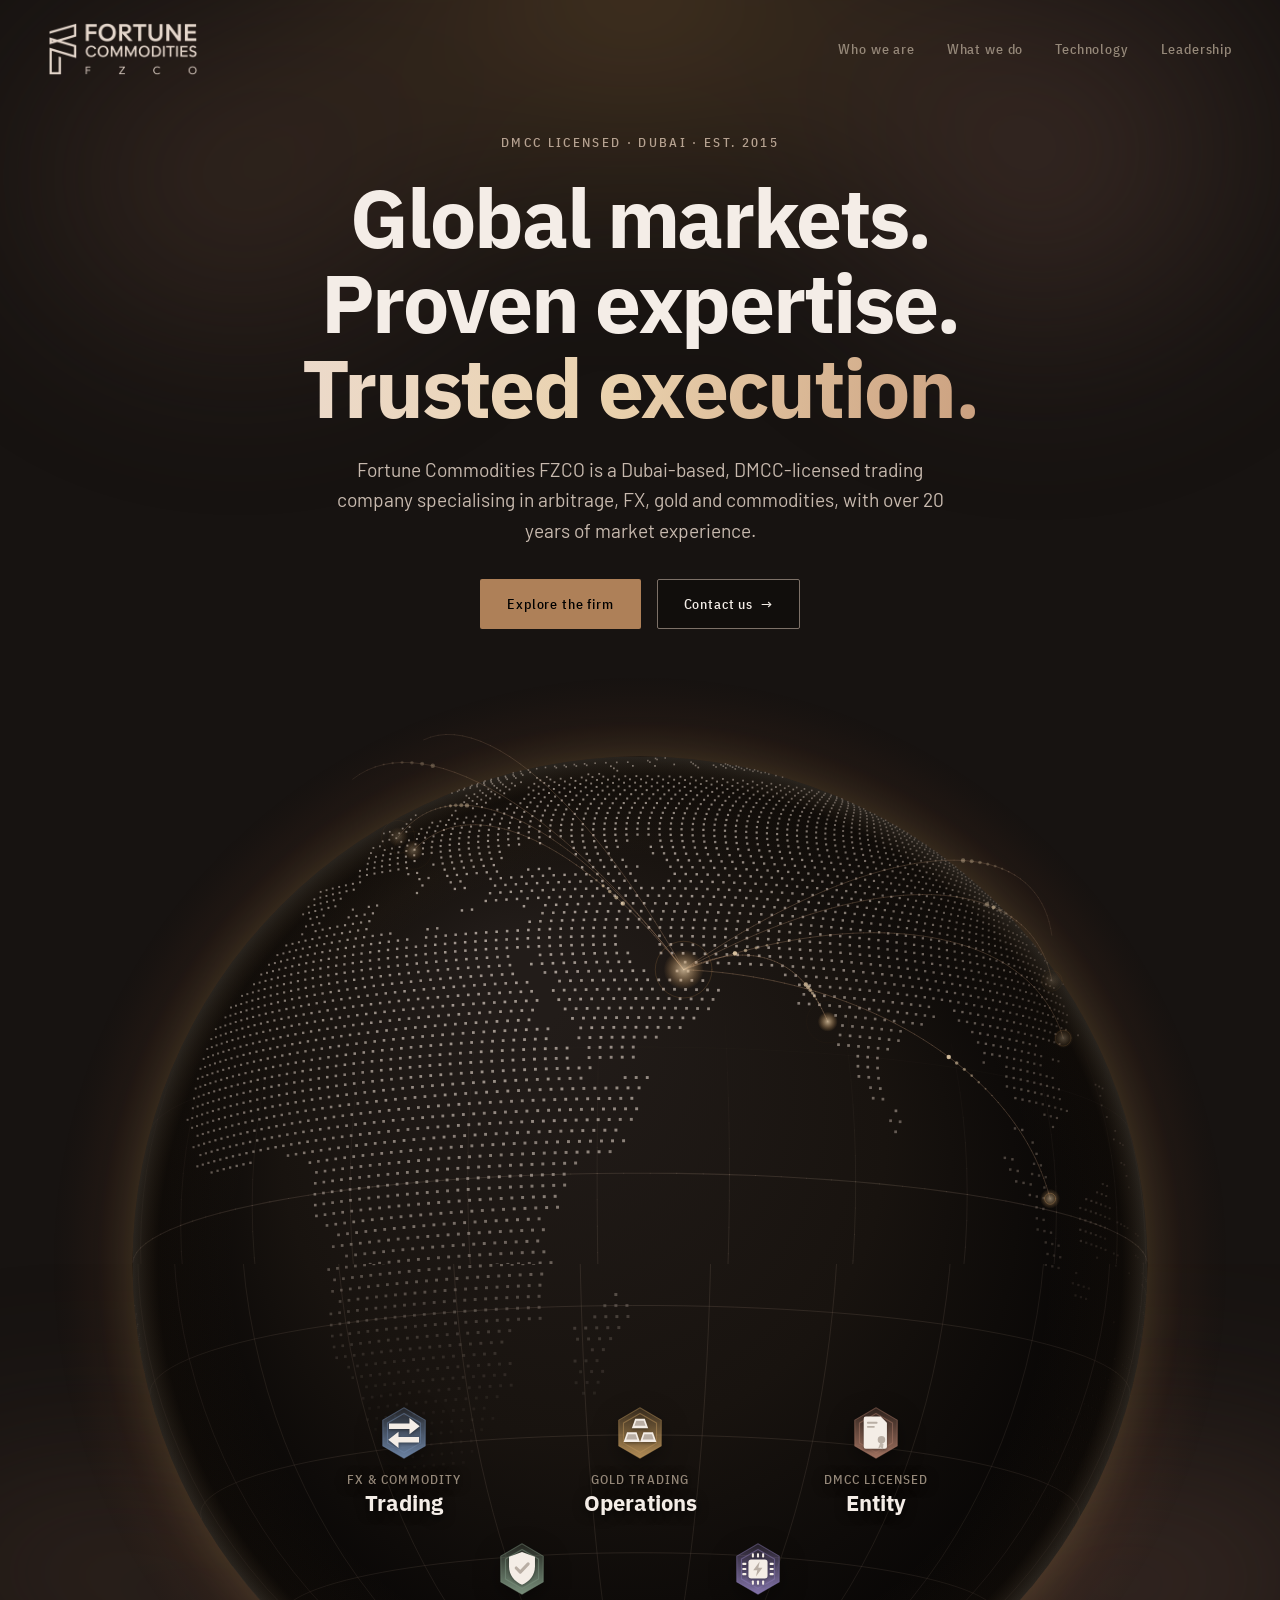
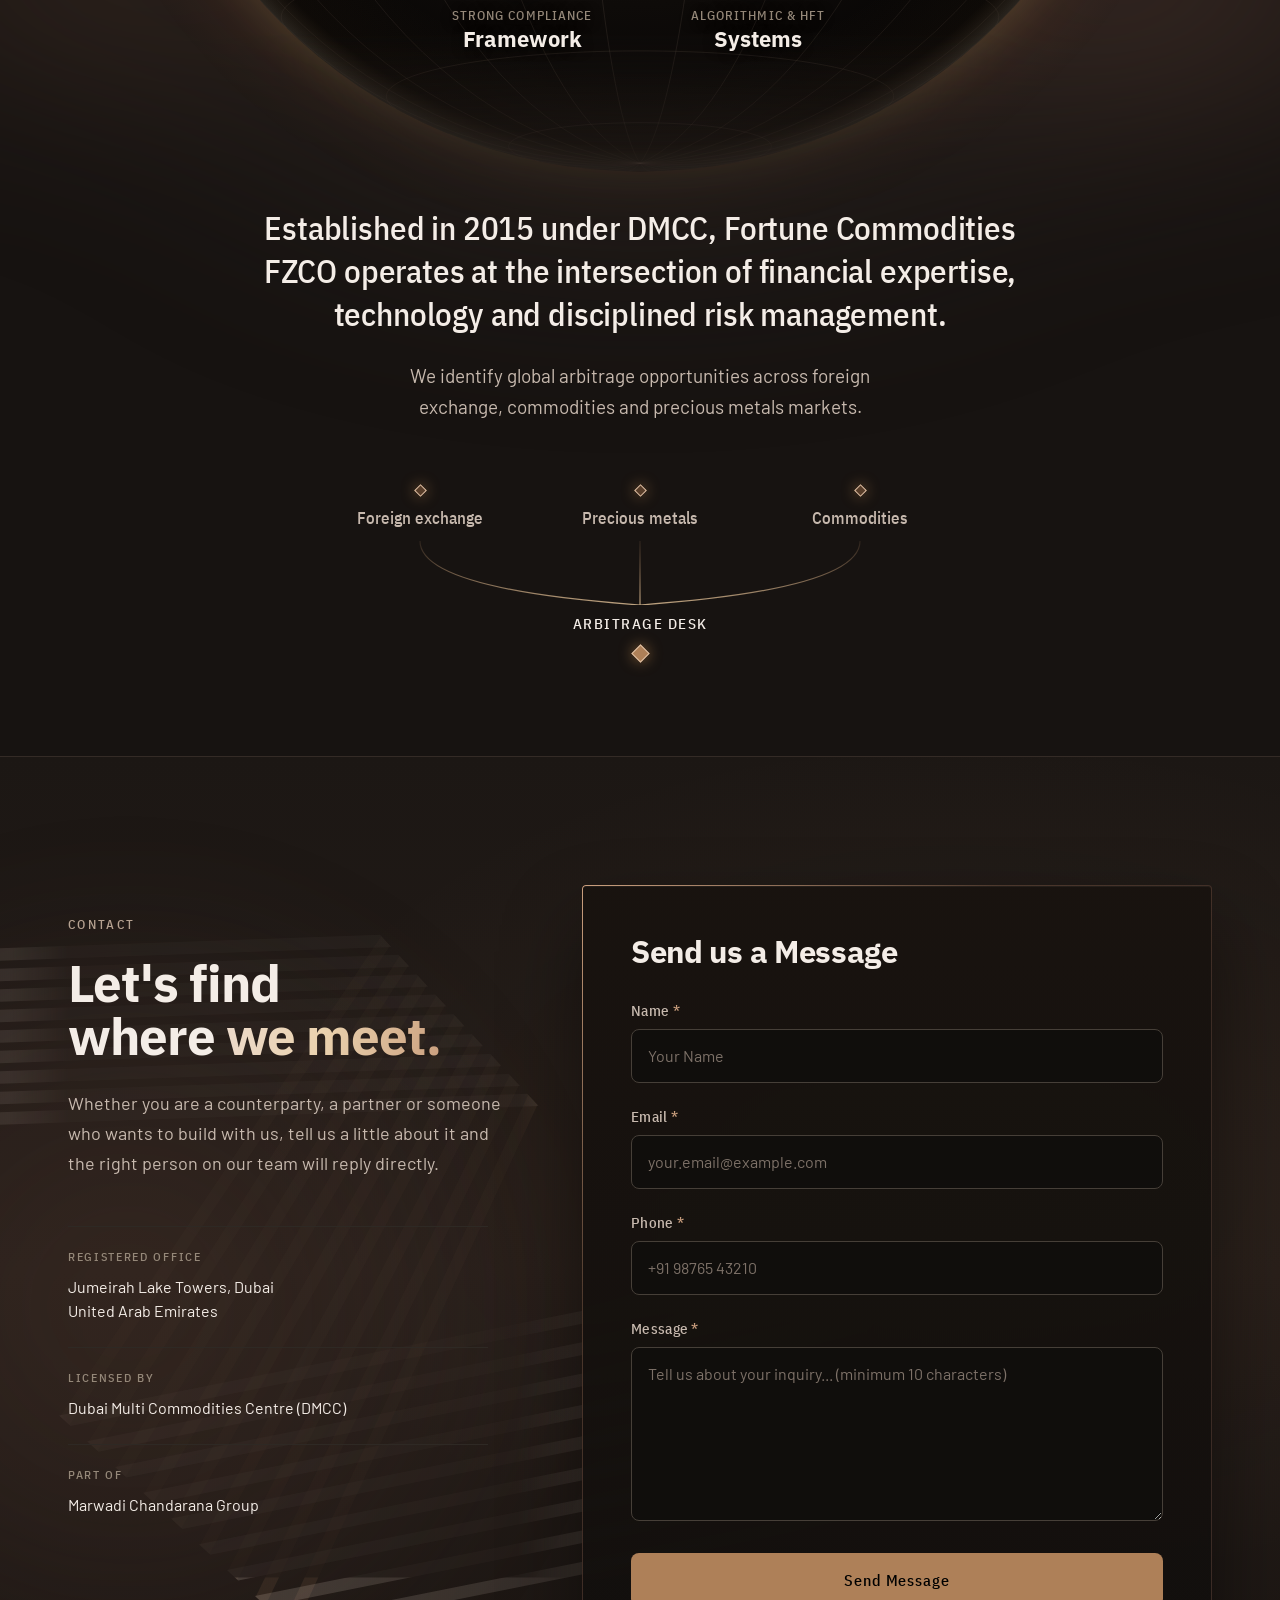
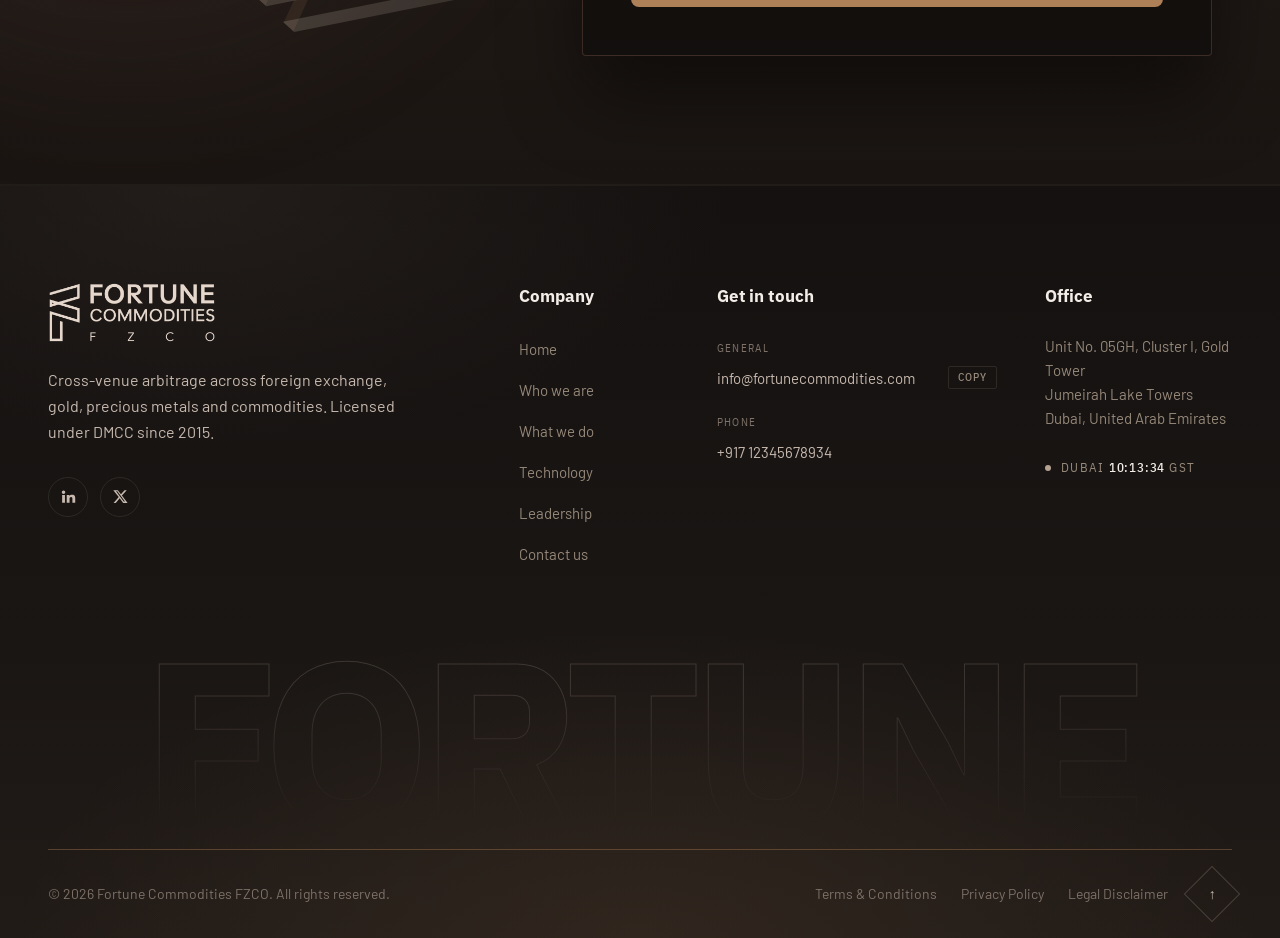
==== commit bf84631e: "Website design v2 refinements Navbar restyle, bronze-family taupe/umber shades, lighter background, " ====
--- a/site/index.html
+++ b/site/index.html
@@ -9,9 +9,9 @@
   <link rel="preconnect" href="https://fonts.googleapis.com">
   <link rel="preconnect" href="https://fonts.gstatic.com" crossorigin>
   <link rel="stylesheet" href="https://fonts.googleapis.com/css2?family=Barlow:wght@400;500&family=IBM+Plex+Sans+Condensed:wght@500&family=IBM+Plex+Sans:wght@700&display=swap">
-  <link rel="stylesheet" href="css/tokens.css">
-  <link rel="stylesheet" href="css/styles.css?v=21">
-  <link rel="stylesheet" href="css/themes.css?v=2">
+  <link rel="stylesheet" href="css/tokens.css?v=4">
+  <link rel="stylesheet" href="css/styles.css?v=38">
+  <link rel="stylesheet" href="css/themes.css?v=5">
 </head>
 <body>
   <header class="site-header">
@@ -24,6 +24,7 @@
       <a href="what-we-do.html">What we do</a>
       <a href="technology.html">Technology</a>
       <a href="leadership.html">Leadership</a>
+      <span class="nav-ink" aria-hidden="true"></span>
     </nav>
   </header>
 
@@ -160,65 +161,29 @@
         </div>
 
         <div class="panel reveal" style="--d:.12s">
-          <div class="tabs" role="tablist" aria-label="Type of enquiry">
-            <button class="tab" role="tab" id="tab-business" aria-controls="form-business" aria-selected="true">Business enquiries</button>
-            <button class="tab" role="tab" id="tab-careers" aria-controls="form-careers" aria-selected="false" tabindex="-1">Careers</button>
-            <span class="tab-ink" aria-hidden="true"></span>
-          </div>
-
-          <!-- Business -->
-          <form class="enquiry" id="form-business" role="tabpanel" aria-labelledby="tab-business" novalidate>
-            <fieldset class="chips">
-              <legend>I'm enquiring about</legend>
-              <label class="chip"><input type="radio" name="topic" value="Counterparty relationship" checked><span>Counterparty relationship</span></label>
-              <label class="chip"><input type="radio" name="topic" value="FX and commodities"><span>FX &amp; commodities</span></label>
-              <label class="chip"><input type="radio" name="topic" value="Gold and precious metals"><span>Gold &amp; precious metals</span></label>
-              <label class="chip"><input type="radio" name="topic" value="Partnership"><span>Partnership</span></label>
-              <label class="chip"><input type="radio" name="topic" value="Compliance"><span>Compliance</span></label>
-              <label class="chip"><input type="radio" name="topic" value="Other"><span>Other</span></label>
-            </fieldset>
-
-            <div class="fields">
-              <div class="field"><input id="b-name" name="name" type="text" autocomplete="name" placeholder=" " required><label for="b-name">Your name</label><span class="err">Please add your name.</span></div>
-              <div class="field"><input id="b-company" name="company" type="text" autocomplete="organization" placeholder=" " required><label for="b-company">Company</label><span class="err">Please add your company.</span></div>
-              <div class="field"><input id="b-email" name="email" type="email" autocomplete="email" placeholder=" " required><label for="b-email">Work email</label><span class="err">Please add a valid email address.</span></div>
-              <div class="field"><input id="b-phone" name="phone" type="tel" autocomplete="tel" placeholder=" "><label for="b-phone">Phone <em>(optional)</em></label></div>
-              <div class="field field-wide"><textarea id="b-message" name="message" rows="3" placeholder=" " required></textarea><label for="b-message">How can we help?</label><span class="err">Please add a short message.</span></div>
-            </div>
-
-            <div class="form-foot">
-              <p class="fine">We use these details only to reply to you.</p>
-              <button class="btn btn-primary btn-submit" type="submit">Send enquiry <span class="arrow" aria-hidden="true">→</span></button>
-            </div>
-          </form>
-
-          <!-- Careers -->
-          <form class="enquiry" id="form-careers" role="tabpanel" aria-labelledby="tab-careers" novalidate hidden>
-            <fieldset class="chips">
-              <legend>I'm interested in</legend>
-              <label class="chip"><input type="radio" name="area" value="Trading" checked><span>Trading</span></label>
-              <label class="chip"><input type="radio" name="area" value="Quantitative research"><span>Quantitative research</span></label>
-              <label class="chip"><input type="radio" name="area" value="Technology"><span>Technology</span></label>
-              <label class="chip"><input type="radio" name="area" value="Risk and compliance"><span>Risk &amp; compliance</span></label>
-              <label class="chip"><input type="radio" name="area" value="Operations"><span>Operations</span></label>
-            </fieldset>
-
-            <div class="fields">
-              <div class="field"><input id="c-name" name="name" type="text" autocomplete="name" placeholder=" " required><label for="c-name">Your name</label><span class="err">Please add your name.</span></div>
-              <div class="field"><input id="c-email" name="email" type="email" autocomplete="email" placeholder=" " required><label for="c-email">Email</label><span class="err">Please add a valid email address.</span></div>
-              <div class="field field-wide"><input id="c-link" name="link" type="url" placeholder=" "><label for="c-link">LinkedIn or portfolio <em>(optional)</em></label></div>
-              <div class="field field-wide file-field">
-                <input id="c-cv" name="cv" type="file" accept=".pdf,.doc,.docx" required>
-                <label for="c-cv"><span class="file-btn">Attach CV</span><span class="file-name">PDF or Word, up to 5 MB</span></label>
-                <span class="err">Please attach your CV.</span>
-              </div>
-              <div class="field field-wide"><textarea id="c-message" name="message" rows="3" placeholder=" "></textarea><label for="c-message">Anything you'd like us to know <em>(optional)</em></label></div>
-            </div>
-
-            <div class="form-foot">
-              <p class="fine">We keep applications on file for 12 months.</p>
-              <button class="btn btn-primary btn-submit" type="submit">Send application <span class="arrow" aria-hidden="true">→</span></button>
-            </div>
+          <h3 class="form-title" id="form-title">Send us a Message</h3>
+          <form class="enquiry" id="form-contact" aria-labelledby="form-title" novalidate>
+            <div class="field">
+              <label for="f-name">Name <span class="req" aria-hidden="true">*</span></label>
+              <input id="f-name" name="name" type="text" autocomplete="name" placeholder="Your Name" required>
+              <span class="err">Please add your name.</span>
+            </div>
+            <div class="field">
+              <label for="f-email">Email <span class="req" aria-hidden="true">*</span></label>
+              <input id="f-email" name="email" type="email" autocomplete="email" placeholder="your.email@example.com" required>
+              <span class="err">Please add a valid email address.</span>
+            </div>
+            <div class="field">
+              <label for="f-phone">Phone <span class="req" aria-hidden="true">*</span></label>
+              <input id="f-phone" name="phone" type="tel" autocomplete="tel" placeholder="+91 98765 43210" pattern="\+?[0-9 ]{7,}" required>
+              <span class="err">Please add a valid phone number.</span>
+            </div>
+            <div class="field">
+              <label for="f-message">Message <span class="req" aria-hidden="true">*</span></label>
+              <textarea id="f-message" name="message" rows="6" minlength="10" placeholder="Tell us about your inquiry... (minimum 10 characters)" required></textarea>
+              <span class="err">Please write at least 10 characters.</span>
+            </div>
+            <button class="btn btn-primary btn-submit" type="submit">Send Message</button>
           </form>
 
           <div class="sent" id="sent" hidden tabindex="-1">
@@ -263,13 +228,12 @@
           <h2 class="foot-h">Get in touch</h2>
           <ul class="mail-list">
             <li><span class="mail-k">General</span><a href="mailto:info@fortunecommodities.com">info@fortunecommodities.com</a><button class="copy" type="button" data-copy="info@fortunecommodities.com" aria-label="Copy general email address">Copy</button></li>
-            <li><span class="mail-k">Careers</span><a href="mailto:careers@fortunecommodities.com">careers@fortunecommodities.com</a><button class="copy" type="button" data-copy="careers@fortunecommodities.com" aria-label="Copy careers email address">Copy</button></li>
             <li><span class="mail-k">Phone</span><a href="tel:+91712345678934">+917 12345678934</a></li>
           </ul>
         </div>
         <div class="foot-col">
           <h2 class="foot-h">Office</h2>
-          <address>Unit No. 05GH, Cluster I, Gold Tower<br>Jumeirah Lake Towers<br>Dubai, United Arab Emirates</address>
+          <address><a class="map-link" href="https://www.google.com/maps/search/?api=1&amp;query=Gold+Tower%2C+Cluster+I%2C+Jumeirah+Lake+Towers%2C+Dubai" target="_blank" rel="noopener" aria-label="Open the office address in Google Maps (opens in a new tab)">Unit No. 05GH, Cluster I, Gold Tower<br>Jumeirah Lake Towers<br>Dubai, United Arab Emirates</a></address>
           <div class="clock" aria-label="Local time in Dubai">
             <span class="clock-dot" aria-hidden="true"></span>
             <span>Dubai <b id="dubai-time">--:--</b> GST</span>
@@ -293,9 +257,9 @@
 
   <script src="js/land-mask.js"></script>
   <script src="js/globe.js?v=7"></script>
-  <script src="js/contact.js?v=11"></script>
-  <script src="js/nav.js"></script>
+  <script src="js/contact.js?v=15"></script>
+  <script src="js/nav.js?v=3"></script>
   <script src="js/reveal.js"></script>
-  <script src="js/footer.js?v=3"></script>
+  <script src="js/footer.js?v=6"></script>
 </body>
 </html>
--- a/site/css/tokens.css
+++ b/site/css/tokens.css
@@ -2,6 +2,7 @@
 :root {
   color-scheme: dark;
   --black: #000000;
+  --page: #171311;   /* the page background: a warm charcoal, a step lighter than pure black */
   --bronze: #ae8058;
   --cream: #e5d6cc;
   --white: #ffffff;
@@ -26,6 +27,26 @@
   --bronze-800: #573d29;
   --bronze-900: #39281b;
   --bronze-950: #21170f;
+  /* more shades of the same bronze family, so the brand colour has depth without everything reading gold:
+     taupe = bronze with the yellow taken out (greyed), umber = bronze pushed deeper and slightly rosy */
+  --taupe-50: #f3ede8;
+  --taupe-100: #e6dcd3;
+  --taupe-200: #cfc0b3;
+  --taupe-300: #b6a291;
+  --taupe-400: #9a8474;
+  --taupe-500: #7d6a5c;
+  --taupe-600: #625247;
+  --taupe-700: #4a3e36;
+  --taupe-800: #342b26;
+  --taupe-900: #221c19;
+  --taupe-950: #161210;
+  --umber-100: #e9d9d0;
+  --umber-300: #b99484;
+  --umber-500: #8a6455;
+  --umber-700: #4e3830;
+  --umber-800: #33251f;
+  --umber-900: #1f1714;
+  --glow-cocoa: #5a4033;
   --glow-ember: #b4592e;
   --glow-amber: #d69a55;
   --glow-champagne: #ead2ae;
--- a/site/css/styles.css
+++ b/site/css/styles.css
@@ -2,10 +2,10 @@
    a statement band in the gap, then the wireframe lower half of the same globe. */
 
 *, *::before, *::after { box-sizing: border-box; }
-html { background: var(--black); }
+html { background: var(--page); }
 body {
   margin: 0;
-  background: var(--black);
+  background: var(--page);
   color: var(--neutral-800);
   font-family: var(--font-body);
   font-size: 17px;
@@ -17,42 +17,54 @@
 a { color: inherit; text-decoration: none; }
 :focus-visible { outline: 2px solid var(--focus-ring); outline-offset: 2px; }
 
-/* ---------- Header ---------- */
+/* ---------- Header ----------
+   At the top: the logo and links sit straight on the page, no boxes.
+   A bronze rule glides under whichever link you point at and rests under the current page.
+   Once you scroll, the header draws itself in to a floating glass capsule. */
 .site-header {
-  position: fixed; inset: 0 0 auto; z-index: 20;
+  --gut: max(var(--space-12), env(safe-area-inset-left, 0px));
+  position: fixed; inset: 0 0 auto; z-index: 20; isolation: isolate;
   display: flex; align-items: center; justify-content: space-between; gap: var(--space-6);
-  padding: var(--space-6) max(var(--space-12), env(safe-area-inset-right, 0px)) var(--space-6) max(var(--space-12), env(safe-area-inset-left, 0px));
-  transition: background-color .3s var(--ease-out), padding .3s var(--ease-out), border-color .3s;
-  border-bottom: 1px solid transparent;
-}
-.site-header.scrolled {
-  background: color-mix(in srgb, var(--neutral-50) 72%, transparent);
-  backdrop-filter: blur(14px);
-  -webkit-backdrop-filter: blur(14px);
-  padding-block: var(--space-4);
-  border-bottom-color: var(--neutral-300);
-}
-.brand img { width: 150px; height: auto; }
-.nav {
-  display: flex; align-items: center; gap: var(--space-2);
-  padding: 6px;
-  border: 1px solid var(--neutral-300);
-  background: color-mix(in srgb, var(--neutral-100) 55%, transparent);
-  backdrop-filter: blur(10px);
-  -webkit-backdrop-filter: blur(10px);
-  border-radius: var(--radius-sm);
-}
+  padding: 22px var(--gut);
+  transition: padding .45s var(--ease-out);
+}
+.site-header::before {   /* the capsule */
+  content: ""; position: absolute; inset: 0; z-index: -1; pointer-events: none;
+  border: 1px solid transparent; border-radius: 0;
+  transition: inset .45s var(--ease-out), border-radius .45s var(--ease-out), background-color .35s, border-color .35s, box-shadow .35s;
+}
+.site-header.scrolled { --cap: max(var(--space-4), calc(50% - 600px)); padding: 26px calc(var(--cap) + 40px); }   /* ~16px of air between the capsule edge and the logo */
+.site-header.scrolled::before {
+  inset: 10px var(--cap); border-radius: var(--radius-pill);
+  background: color-mix(in srgb, var(--umber-900) 78%, transparent);
+  border-color: color-mix(in srgb, var(--umber-500) 35%, transparent);
+  box-shadow: 0 12px 40px rgba(0, 0, 0, .45), inset 0 1px 0 color-mix(in srgb, var(--bronze-100) 8%, transparent);
+  backdrop-filter: blur(16px) saturate(1.2); -webkit-backdrop-filter: blur(16px) saturate(1.2);
+}
+.brand img { width: 150px; height: auto; transition: width .45s var(--ease-out); }
+.site-header.scrolled .brand img { width: 108px; }
+
+.nav { position: relative; display: flex; align-items: center; gap: var(--space-8); }
 .nav a {
+  position: relative; display: inline-flex; align-items: baseline; gap: 7px;
   font-family: var(--font-condensed); font-weight: 500; font-size: 14px; letter-spacing: .06em;
-  color: var(--neutral-700); padding: 8px 14px; border-radius: var(--radius-xs);
-  transition: color .2s var(--ease-out), background-color .2s var(--ease-out);
-}
-.nav a:hover { color: var(--neutral-800); background: var(--neutral-200); }
+  color: var(--neutral-600); padding: 8px 0;
+  transition: color .25s var(--ease-out);
+}
+.nav a:hover, .nav a[aria-current="page"] { color: var(--neutral-800); }
+.nav-ink {   /* placed by nav.js */
+  position: absolute; left: 0; bottom: 2px; height: 1px; width: 0; pointer-events: none; opacity: 0;
+  background: linear-gradient(90deg, transparent, var(--bronze-300) 25%, var(--bronze-200) 50%, var(--bronze-300) 75%, transparent);
+  box-shadow: 0 0 10px color-mix(in srgb, var(--bronze-300) 70%, transparent);
+  transition: transform .4s var(--ease-out), width .4s var(--ease-out), opacity .3s;
+}
+
 .nav-toggle {
-  display: none; align-items: center; gap: 10px;
-  font: 500 14px/1 var(--font-condensed); letter-spacing: .08em; color: var(--neutral-800);
-  padding: 11px 14px; cursor: pointer;
-  background: rgba(15, 13, 11, .55); border: 1px solid var(--neutral-300); border-radius: var(--radius-sm);
+  display: none; align-items: center; gap: 10px; position: relative; z-index: 2;
+  font: 500 13px/1 var(--font-condensed); letter-spacing: .14em; text-transform: uppercase; color: var(--neutral-800);
+  padding: 11px 16px; cursor: pointer;
+  background: color-mix(in srgb, var(--neutral-100) 60%, transparent);
+  border: 1px solid color-mix(in srgb, var(--bronze-300) 30%, var(--neutral-300)); border-radius: var(--radius-pill);
   backdrop-filter: blur(10px); -webkit-backdrop-filter: blur(10px);
 }
 .nav-toggle span { position: relative; width: 14px; height: 1.5px; background: currentColor; transition: background-color .2s; }
@@ -61,13 +73,11 @@
 .nav-toggle[aria-expanded="true"] span { background: transparent; }
 .nav-toggle[aria-expanded="true"] span::before { transform: translateY(4.5px) rotate(45deg); }
 .nav-toggle[aria-expanded="true"] span::after { transform: translateY(-4.5px) rotate(-45deg); }
-.nav .nav-cta { background: var(--accent); color: var(--on-accent); }
-.nav .nav-cta:hover { background: var(--accent-hover); color: var(--on-accent); }
 
 /* ---------- Shared type ---------- */
 .eyebrow {
   font-family: var(--font-condensed); font-weight: 500; font-size: 13px; line-height: 16px;
-  letter-spacing: .18em; text-transform: uppercase; color: var(--bronze-300);
+  letter-spacing: .18em; text-transform: uppercase; color: var(--taupe-300);
   margin: 0 0 var(--space-6);
 }
 
@@ -82,7 +92,7 @@
 .btn-primary:hover { background: var(--accent-hover); box-shadow: var(--shadow-glow); }
 .btn-primary:active { background: var(--accent-pressed); }
 .btn-secondary { color: var(--neutral-800); border-color: var(--neutral-500); background: rgba(0,0,0,.25); }
-.btn-secondary:hover { border-color: var(--bronze-300); color: var(--bronze-100); }
+.btn-secondary:hover { border-color: var(--taupe-300); color: var(--taupe-50); }
 .btn .arrow { transition: transform .2s var(--ease-out); }
 .btn:hover .arrow { transform: translateX(3px); }
 
@@ -96,9 +106,9 @@
 }
 .hero-glow { position: absolute; inset: -10% -10% 30%; z-index: -2; filter: blur(60px); pointer-events: none; }
 .hero-glow .g { position: absolute; border-radius: 50%; }
-.g-amber  { width: 55%; height: 60%; left: 22%; top: -18%; background: radial-gradient(closest-side, color-mix(in srgb, var(--glow-amber) 38%, transparent), transparent); animation: drift-a 18s ease-in-out infinite alternate; }
-.g-ember  { width: 40%; height: 50%; left: 4%;  top: 5%;   background: radial-gradient(closest-side, color-mix(in srgb, var(--glow-ember) 26%, transparent), transparent); animation: drift-b 15s ease-in-out infinite alternate; }
-.g-steel  { width: 40%; height: 55%; right: 4%; top: 0;    background: radial-gradient(closest-side, color-mix(in srgb, var(--glow-steel) 55%, transparent), transparent); animation: drift-c 21s ease-in-out infinite alternate; }
+.g-amber  { width: 55%; height: 60%; left: 22%; top: -18%; background: radial-gradient(closest-side, color-mix(in srgb, var(--glow-amber) 24%, transparent), transparent); animation: drift-a 18s ease-in-out infinite alternate; }
+.g-ember  { width: 40%; height: 50%; left: 4%;  top: 5%;   background: radial-gradient(closest-side, color-mix(in srgb, var(--glow-cocoa) 42%, transparent), transparent); animation: drift-b 15s ease-in-out infinite alternate; }
+.g-steel  { width: 40%; height: 55%; right: 4%; top: 0;    background: radial-gradient(closest-side, color-mix(in srgb, var(--umber-700) 60%, transparent), transparent); animation: drift-c 21s ease-in-out infinite alternate; }
 
 .hero-copy {
   position: relative; z-index: 2;
@@ -141,10 +151,10 @@
 }
 .between-glow { position: absolute; inset: 0 -15% 35%; z-index: -2; filter: blur(80px); pointer-events: none; }
 .between-glow .b { position: absolute; border-radius: 50%; }
-.b-amber   { width: 46%; height: 52%; left: 27%; top: 6%;  background: radial-gradient(closest-side, color-mix(in srgb, var(--glow-amber) 30%, transparent), transparent); animation: drift-a 20s ease-in-out infinite alternate; }
-.b-oxblood { width: 70%; height: 70%; left: 15%; top: 22%; background: radial-gradient(closest-side, color-mix(in srgb, var(--glow-oxblood) 55%, transparent), transparent); animation: drift-b 17s ease-in-out infinite alternate-reverse; }
-.b-steel   { width: 42%; height: 60%; right: -2%; top: 14%; background: radial-gradient(closest-side, color-mix(in srgb, var(--glow-steel) 60%, transparent), transparent); animation: drift-c 23s ease-in-out infinite alternate; }
-.b-ember   { width: 38%; height: 50%; left: -2%; top: 18%; background: radial-gradient(closest-side, color-mix(in srgb, var(--glow-ember) 32%, transparent), transparent); animation: drift-a 16s ease-in-out infinite alternate-reverse; }
+.b-amber   { width: 46%; height: 52%; left: 27%; top: 6%;  background: radial-gradient(closest-side, color-mix(in srgb, var(--glow-amber) 18%, transparent), transparent); animation: drift-a 20s ease-in-out infinite alternate; }
+.b-oxblood { width: 70%; height: 70%; left: 15%; top: 22%; background: radial-gradient(closest-side, color-mix(in srgb, var(--taupe-800) 70%, transparent), transparent); animation: drift-b 17s ease-in-out infinite alternate-reverse; }
+.b-steel   { width: 42%; height: 60%; right: -2%; top: 14%; background: radial-gradient(closest-side, color-mix(in srgb, var(--umber-700) 65%, transparent), transparent); animation: drift-c 23s ease-in-out infinite alternate; }
+.b-ember   { width: 38%; height: 50%; left: -2%; top: 18%; background: radial-gradient(closest-side, color-mix(in srgb, var(--glow-cocoa) 40%, transparent), transparent); animation: drift-a 16s ease-in-out infinite alternate-reverse; }
 
 .between-copy {
   position: relative; z-index: 2;
@@ -157,8 +167,8 @@
   color: var(--neutral-800); margin: 0 auto; max-width: 860px; text-wrap: balance;
 }
 .statement-sub {
-  font-size: 17px; line-height: 28px; color: var(--neutral-700);
-  max-width: 560px; margin: var(--space-6) auto 0; text-wrap: balance;
+  font-size: 19px; line-height: 31px; color: var(--neutral-700);
+  max-width: 620px; margin: var(--space-6) auto 0; text-wrap: balance;
 }
 
 /* the five pillars sit on the lower half of the globe: three above, two below */
@@ -184,11 +194,11 @@
 .pillar-icon .pi-hex, .pillar-icon .pi-ring { stroke-width: 2; stroke-linejoin: round; }
 .pillar-icon .pi-glyph { filter: drop-shadow(0 2px 2px rgba(0, 0, 0, .35)); }
 .pillar-k {
-  font-family: var(--font-condensed); font-weight: 500; font-size: 11px; line-height: 14px;
+  font-family: var(--font-condensed); font-weight: 500; font-size: 13px; line-height: 17px;
   letter-spacing: .08em; text-transform: uppercase; color: var(--neutral-600);
 }
 .pillar-v {
-  font-family: var(--font-display); font-weight: 700; font-size: 18px; line-height: 1.2;
+  font-family: var(--font-display); font-weight: 700; font-size: 22px; line-height: 1.2;
   color: var(--neutral-800);
 }
 
@@ -211,14 +221,14 @@
 .between-copy { margin-top: calc(-1 * var(--space-12)); }
 
 /* the three markets converging on the arbitrage desk */
-.flow { max-width: 600px; margin: var(--space-16) auto 0; }
+.flow { max-width: 660px; margin: var(--space-16) auto 0; }
 .flow-markets {
   list-style: none; margin: 0; padding: 0;
   display: grid; grid-template-columns: repeat(3, 1fr);
 }
 .flow-markets li, .flow-desk {
   display: flex; flex-direction: column; align-items: center; gap: var(--space-3);
-  font-family: var(--font-condensed); font-weight: 500; font-size: 14px; line-height: 18px; color: var(--neutral-700);
+  font-family: var(--font-condensed); font-weight: 500; font-size: 17px; line-height: 22px; color: var(--neutral-700);
 }
 .flow-node {
   width: 9px; height: 9px; transform: rotate(45deg);
@@ -226,7 +236,7 @@
   box-shadow: 0 0 14px color-mix(in srgb, var(--glow-amber) 60%, transparent);
 }
 .flow-lines { display: block; width: 100%; height: 64px; margin-top: var(--space-3); }
-.flow-desk { margin: var(--space-2) 0 0; flex-direction: column-reverse; color: var(--neutral-800); letter-spacing: .1em; text-transform: uppercase; font-size: 13px; }
+.flow-desk { margin: var(--space-2) 0 0; flex-direction: column-reverse; color: var(--neutral-800); letter-spacing: .1em; text-transform: uppercase; font-size: 15px; }
 .flow-node.main { width: 13px; height: 13px; background: var(--bronze); }
 
 /* ---------- Motion ---------- */
@@ -240,19 +250,45 @@
 
 /* ---------- Small screens ---------- */
 @media (max-width: 860px) {
-  .site-header { padding-inline: max(var(--space-4), env(safe-area-inset-left, 0px)); }
+  .site-header { padding: 14px max(var(--space-4), env(safe-area-inset-left, 0px)); }
+  .site-header.scrolled { padding: 20px 26px; }
+  .site-header.scrolled::before { inset: 6px 8px; }
+  .brand { position: relative; z-index: 2; }
   .nav-toggle { display: inline-flex; }
+  /* phones: a full-screen menu, links stacked large, sliding up one by one */
   .nav {
-    position: absolute; top: calc(100% - 4px); right: max(var(--space-4), env(safe-area-inset-right, 0px));
-    flex-direction: column; align-items: stretch; gap: 2px; min-width: 200px; padding: 6px;
-    background: color-mix(in srgb, var(--neutral-100) 94%, transparent);
-    box-shadow: var(--shadow-raised);
-    opacity: 0; visibility: hidden; transform: translateY(-6px);
-    transition: opacity .25s var(--ease-out), transform .25s var(--ease-out), visibility 0s .25s;
+    position: fixed; inset: 0; z-index: 1;
+    flex-direction: column; align-items: stretch; justify-content: center; gap: 0;
+    padding: 96px var(--space-6) var(--space-12);
+    background:
+      radial-gradient(80% 50% at 50% 100%, color-mix(in srgb, var(--bronze) 18%, transparent), transparent 70%),
+      color-mix(in srgb, var(--page) 97%, transparent);
+    backdrop-filter: blur(18px); -webkit-backdrop-filter: blur(18px);
+    opacity: 0; visibility: hidden;
+    transition: opacity .35s var(--ease-out), visibility 0s .35s;
   }
-  .nav.open { opacity: 1; visibility: visible; transform: none; transition-delay: 0s; }
-  .nav a { padding: 12px 14px; font-size: 15px; }
-  .brand img { width: 120px; }
+  .nav.open { opacity: 1; visibility: visible; transition-delay: 0s; }
+  .nav a {
+    font-family: var(--font-display); font-weight: 700; font-size: 26px; letter-spacing: .01em; color: var(--neutral-800);
+    gap: var(--space-4); padding: 18px 0; border-bottom: 1px solid var(--neutral-300);
+    opacity: 0; transform: translateY(14px);
+    transition: opacity .45s var(--ease-out), transform .45s var(--ease-out), color .25s;
+  }
+    .nav.open a { opacity: 1; transform: none; }
+  .nav.open a:nth-child(2) { transition-delay: .05s; } .nav.open a:nth-child(3) { transition-delay: .1s; }
+  .nav.open a:nth-child(4) { transition-delay: .15s; }
+  .nav a[aria-current="page"] { color: var(--bronze-200); }
+  .nav-ink { display: none; }
+  body.menu-open { overflow: hidden; }
+  .brand img { width: 104px; }
+  .site-header.scrolled .brand img { width: 92px; }
+  /* hero type on phones: a clear step down from headline to label to body, so the small line above reads as a label */
+  .hero .eyebrow { font-size: 11px; line-height: 14px; letter-spacing: .14em; margin-bottom: var(--space-4); }
+  .hero-title { font-size: 40px; line-height: 1.06; }
+  .hero-lead { font-size: 16px; line-height: 1.6; }
+  /* the two hero buttons always share one width: side by side when they fit, stacked when they don't */
+  .hero-actions { display: grid; grid-template-columns: repeat(auto-fit, minmax(150px, 1fr)); max-width: 340px; margin-inline: auto; gap: var(--space-3); }
+  .hero-actions .btn { justify-content: center; width: 100%; padding-inline: var(--space-4); white-space: nowrap; }
   .dome-wrap, .bowl-stage { width: 150vw; }
   .pillars {
     inset: 5% auto auto 50%; transform: translateX(-50%);
@@ -264,27 +300,27 @@
   .pillars li:nth-child(5) { grid-column: 4 / span 2; }
   .pillar-icon { width: 40px; height: 40px; margin-bottom: 4px; }
   .pillar-k { font-size: 10px; line-height: 13px; letter-spacing: .05em; }
-  .pillar-v { font-size: 15px; }
+  .pillar-v { font-size: 17px; }
   .between-copy { margin-top: var(--space-8); }
-  .flow-markets li { font-size: 13px; }
+  .flow-markets li { font-size: 14px; }
 }
 
 /* ---------- 4. Contact ---------- */
 .contact {
   position: relative; isolation: isolate; overflow: hidden;
-  /* a warm espresso band so the contact section reads apart from the black page around it */
+  /* a deep umber band so the contact section reads apart from the black page around it */
   background:
-    radial-gradient(80% 60% at 75% 40%, color-mix(in srgb, var(--bronze) 10%, transparent), transparent 70%),
-    linear-gradient(180deg, #1a130d 0%, #22180f 50%, #160f0a 100%);
-  border-top: 1px solid var(--bronze-800);
-  border-bottom: 1px solid var(--bronze-900);
+    radial-gradient(80% 60% at 75% 40%, color-mix(in srgb, var(--bronze) 7%, transparent), transparent 70%),
+    linear-gradient(180deg, #1c1714 0%, #241c18 50%, #1a1512 100%);
+  border-top: 1px solid var(--taupe-800);
+  border-bottom: 1px solid var(--taupe-900);
   padding-block: var(--space-32);
 }
 .contact-lines { position: absolute; inset: 0; width: 100%; height: 100%; z-index: -1; }
 .contact-glow {
   position: absolute; z-index: -2; pointer-events: none;
   width: 70vw; height: 70vw; left: -25vw; top: 10%;
-  background: radial-gradient(closest-side, color-mix(in srgb, var(--glow-ember) 20%, transparent), color-mix(in srgb, var(--glow-oxblood) 12%, transparent) 50%, transparent);
+  background: radial-gradient(closest-side, color-mix(in srgb, var(--glow-cocoa) 30%, transparent), color-mix(in srgb, var(--umber-700) 20%, transparent) 50%, transparent);
   filter: blur(40px);
   animation: drift-b 22s ease-in-out infinite alternate;
 }
@@ -317,8 +353,8 @@
 /* the panel: angular card with a bronze edge that catches light at the top-left corner */
 .panel {
   position: relative;
-  background: linear-gradient(180deg, color-mix(in srgb, #0f0b08 94%, transparent), color-mix(in srgb, #0a0806 94%, transparent));
-  border: 1px solid color-mix(in srgb, var(--bronze-700) 55%, transparent);
+  background: linear-gradient(180deg, color-mix(in srgb, #18130f 94%, transparent), color-mix(in srgb, #120f0d 94%, transparent));
+  border: 1px solid color-mix(in srgb, var(--umber-700) 70%, transparent);
   border-radius: var(--radius-sm);
   box-shadow: var(--shadow-inner-line), 0 40px 80px rgba(0,0,0,.45);
   padding: var(--space-12);
@@ -332,92 +368,38 @@
   -webkit-mask-composite: xor; mask-composite: exclude;
 }
 
-/* tabs with a sliding bronze underline */
-.tabs { position: relative; display: flex; gap: var(--space-8); border-bottom: 1px solid var(--neutral-300); margin-bottom: var(--space-8); }
-.tab {
-  appearance: none; background: none; border: 0; cursor: pointer;
-  font-family: var(--font-condensed); font-weight: 500; font-size: 16px; letter-spacing: .04em;
-  color: var(--neutral-600); padding: 0 0 var(--space-4);
-  transition: color .2s var(--ease-out);
-}
-.tab:hover { color: var(--neutral-700); }
-.tab[aria-selected="true"] { color: var(--neutral-800); }
-.tab-ink {
-  position: absolute; bottom: -1px; left: 0; height: 2px; width: 0;
-  background: var(--accent); transition: transform .35s var(--ease-out), width .35s var(--ease-out);
-}
-
-/* chips */
-.chips { border: 0; padding: 0; margin: 0 0 var(--space-8); display: flex; flex-wrap: wrap; gap: var(--space-2); }
-.chips legend {
-  font-family: var(--font-condensed); font-weight: 500; font-size: 12px; letter-spacing: .14em; text-transform: uppercase;
-  color: var(--neutral-600); padding: 0; margin-bottom: var(--space-4);
-}
-.chip { position: relative; cursor: pointer; }
-.chip input { position: absolute; opacity: 0; inset: 0; margin: 0; cursor: pointer; }
-.chip span {
-  display: inline-block; padding: 9px 14px;
-  font-size: 15px; line-height: 20px; color: var(--neutral-700);
-  border: 1px solid var(--neutral-400); border-radius: var(--radius-xs);
-  transition: border-color .2s var(--ease-out), color .2s, background-color .2s;
-}
-.chip:hover span { border-color: var(--neutral-500); color: var(--neutral-800); }
-.chip input:checked + span { background: var(--bronze-900); border-color: var(--bronze); color: var(--bronze-50); }
-.chip input:focus-visible + span { outline: 2px solid var(--focus-ring); outline-offset: 2px; }
-
-/* underline fields with floating labels */
-.fields { display: grid; grid-template-columns: 1fr 1fr; gap: var(--space-8) var(--space-8); }
-.field { position: relative; min-width: 0; }
-.field-wide { grid-column: 1 / -1; }
+/* the form: a title, then labelled boxed fields stacked one above the other, and a full-width button */
+.form-title {
+  margin: 0 0 var(--space-8); font-family: var(--font-display); font-weight: 700;
+  font-size: clamp(26px, 2.4vw, 32px); line-height: 1.15; letter-spacing: -.01em; color: var(--neutral-800);
+}
+.enquiry { display: grid; gap: var(--space-6); }
+.enquiry[hidden], .form-title[hidden] { display: none; }
+.field { display: grid; gap: var(--space-2); min-width: 0; }
+.field label { font-family: var(--font-condensed); font-weight: 500; font-size: 15px; line-height: 20px; letter-spacing: .02em; color: var(--neutral-700); }
+.field .req { color: var(--bronze-300); }
 .field input, .field textarea {
-  width: 100%; background: transparent; border: 0; border-bottom: 1px solid var(--neutral-500);
-  color: var(--neutral-800); font: inherit; font-size: 17px; line-height: 26px;
-  padding: 22px 0 8px; outline: none; border-radius: 0; resize: vertical;
-  transition: border-color .2s var(--ease-out);
-}
-.field textarea { min-height: 96px; }
-.field label {
-  position: absolute; left: 0; top: 22px; color: var(--neutral-600); font-size: 17px; line-height: 26px;
-  pointer-events: none; transform-origin: left top;
-  transition: transform .2s var(--ease-out), color .2s;
-}
-.field label em { font-style: normal; color: var(--neutral-500); }
-.field input:focus + label, .field textarea:focus + label,
-.field input:not(:placeholder-shown) + label, .field textarea:not(:placeholder-shown) + label {
-  transform: translateY(-20px) scale(.76); color: var(--bronze-300);
-}
-.field::after {
-  content: ""; position: absolute; left: 0; right: 0; bottom: 0; height: 1px;
-  background: linear-gradient(90deg, var(--bronze-200), var(--bronze));
-  transform: scaleX(0); transform-origin: left; transition: transform .35s var(--ease-out);
-}
-.field:focus-within::after { transform: scaleX(1); }
-.field .err { display: none; font-size: 13px; line-height: 18px; color: var(--negative); margin-top: var(--space-2); }
+  width: 100%; font: inherit; font-size: 16px; line-height: 24px; color: var(--neutral-800);
+  padding: 14px 16px; border-radius: 8px; outline: none; resize: vertical;
+  background: color-mix(in srgb, var(--neutral-50) 55%, var(--page));
+  border: 1px solid var(--neutral-400);
+  transition: border-color .2s var(--ease-out), box-shadow .2s var(--ease-out), background-color .2s;
+}
+.field textarea { min-height: 160px; }
+.field input::placeholder, .field textarea::placeholder { color: var(--neutral-500); }
+.field input:hover, .field textarea:hover { border-color: var(--neutral-500); }
+.field input:focus, .field textarea:focus {
+  border-color: var(--bronze-300); background: color-mix(in srgb, var(--neutral-50) 75%, var(--page));
+  box-shadow: 0 0 0 3px color-mix(in srgb, var(--bronze) 22%, transparent);
+}
+.field .err { display: none; font-size: 13px; line-height: 18px; color: var(--negative); }
 .field.invalid .err { display: block; }
-.field.invalid input, .field.invalid textarea { border-bottom-color: var(--negative); }
-
-/* file field */
-.file-field input[type="file"] { position: absolute; opacity: 0; width: 1px; height: 1px; padding: 0; border: 0; }
-.file-field label {
-  position: static; transform: none !important; pointer-events: auto; cursor: pointer;
-  display: flex; align-items: center; gap: var(--space-4); flex-wrap: wrap;
-  padding: var(--space-4) 0; border-bottom: 1px dashed var(--neutral-500); color: var(--neutral-600);
-}
-.file-btn {
-  font-family: var(--font-condensed); font-weight: 500; font-size: 14px; letter-spacing: .06em;
-  color: var(--neutral-800); border: 1px solid var(--neutral-500); border-radius: var(--radius-xs); padding: 8px 14px;
-  transition: border-color .2s;
-}
-.file-field label:hover .file-btn { border-color: var(--bronze-300); }
-.file-field input:focus-visible + label .file-btn { outline: 2px solid var(--focus-ring); outline-offset: 2px; }
-.file-field.has-file .file-name { color: var(--neutral-800); }
-.file-field::after { display: none; }
-
-.form-foot { display: flex; align-items: center; justify-content: space-between; gap: var(--space-6); flex-wrap: wrap; margin-top: var(--space-12); }
-.fine { margin: 0; font-size: 13px; line-height: 20px; color: var(--neutral-600); }
-.btn-submit { min-width: 220px; justify-content: center; cursor: pointer; }
-
-/* sent state */
+.field.invalid input, .field.invalid textarea { border-color: var(--negative); }
+.btn-submit {
+  width: 100%; justify-content: center; cursor: pointer; margin-top: var(--space-2);
+  padding-block: 17px; border-radius: 8px; font-size: 16px;
+}
+
 .sent { text-align: left; padding: var(--space-8) 0; outline: none; }
 .sent-mark {
   display: block; width: 44px; height: 44px; margin-bottom: var(--space-6);
@@ -439,9 +421,6 @@
   .panel { padding: var(--space-6); }
 }
 @media (max-width: 560px) {
-  .fields { grid-template-columns: 1fr; }
-  .btn-submit { width: 100%; }
-  .tabs { gap: var(--space-6); }
 }
 
 /* ---------- Footer ----------
@@ -450,8 +429,9 @@
 .site-footer {
   position: relative; overflow: hidden; isolation: isolate;
   background:
-    radial-gradient(70% 60% at 50% 100%, color-mix(in srgb, var(--bronze) 16%, transparent), transparent 70%),
-    linear-gradient(180deg, #0c0907 0%, #17110c 60%, #22180f 100%);
+    radial-gradient(70% 60% at 50% 100%, color-mix(in srgb, var(--bronze) 11%, transparent), transparent 70%),
+    radial-gradient(60% 50% at 15% 0%, color-mix(in srgb, var(--taupe-800) 45%, transparent), transparent 70%),
+    linear-gradient(180deg, #141110 0%, #1a1614 60%, #211b17 100%);
   border-top: 1px solid var(--neutral-200);
   padding: 0 var(--space-12);
 }
@@ -473,14 +453,16 @@
 .foot-h { margin: 0 0 var(--space-6); font-family: var(--font-display); font-weight: 700; font-size: 17px; letter-spacing: -.005em; color: var(--neutral-800); }
 .foot-col ul { list-style: none; margin: 0; padding: 0; display: grid; gap: var(--space-3); }
 .foot-col nav a, nav.foot-col a { color: var(--neutral-600); font-size: 15px; transition: color .2s; }
-nav.foot-col a:hover { color: var(--bronze-200); }
+nav.foot-col a:hover { color: var(--taupe-200); }
 .foot-col address { font-style: normal; color: var(--neutral-600); font-size: 15px; line-height: 24px; }
+.map-link { color: inherit; text-decoration: underline; text-decoration-color: transparent; text-underline-offset: 4px; transition: color .2s, text-decoration-color .2s; }
+.map-link:hover, .map-link:focus-visible { color: var(--taupe-100); text-decoration-color: color-mix(in srgb, var(--bronze-300) 60%, transparent); }
 
 .mail-list { gap: var(--space-4) !important; }
 .mail-list li { display: grid; grid-template-columns: 1fr auto; align-items: center; column-gap: var(--space-3); row-gap: 2px; }
 .mail-k { grid-column: 1 / -1; font-family: var(--font-condensed); font-size: 11px; letter-spacing: .12em; text-transform: uppercase; color: var(--neutral-500); }
 .mail-list a { color: var(--neutral-700); font-size: 15px; overflow-wrap: anywhere; transition: color .2s; }
-.mail-list a:hover { color: var(--bronze-200); }
+.mail-list a:hover { color: var(--taupe-200); }
 .copy {
   font: 500 11px/1 var(--font-condensed); letter-spacing: .1em; text-transform: uppercase;
   padding: 5px 9px; color: var(--neutral-600); background: none; cursor: pointer;
@@ -491,12 +473,12 @@
 
 .clock { display: inline-flex; align-items: center; gap: 10px; margin-top: var(--space-6); font-family: var(--font-condensed); font-size: 13px; letter-spacing: .1em; text-transform: uppercase; color: var(--neutral-600); }
 .clock b { color: var(--neutral-800); font-weight: 500; font-variant-numeric: tabular-nums; letter-spacing: .06em; }
-.clock-dot { width: 6px; height: 6px; border-radius: 50%; background: var(--bronze-300); animation: ping 2.4s ease-out infinite; }
-@keyframes ping { 0% { box-shadow: 0 0 0 0 rgba(203,160,127,.55); } 80%, 100% { box-shadow: 0 0 0 9px rgba(203,160,127,0); } }
+.clock-dot { width: 6px; height: 6px; border-radius: 50%; background: var(--taupe-300); animation: ping 2.4s ease-out infinite; }
+@keyframes ping { 0% { box-shadow: 0 0 0 0 rgba(182,162,145,.55); } 80%, 100% { box-shadow: 0 0 0 9px rgba(182,162,145,0); } }
 
 /* the skyline: full-bleed, fading out at the sides and into the bar below */
 .foot-skyline { max-width: none !important; margin: 0 calc(-1 * var(--space-12)); display: flex; justify-content: center; pointer-events: none; }
-/* the giant wordmark: outlined letters; under the pointer they fill with the Dubai skyline */
+/* the giant wordmark: outlined letters; a soft light zig-zags back and forth on its own, filling them with the Dubai skyline as it passes */
 .foot-skyline { position: relative; }
 .foot-skyline .wordmark {
   --mx: 50%; --my: 50%;
@@ -523,7 +505,7 @@
   filter: brightness(1.9) saturate(1.1);
 }
 .foot-skyline .wordmark.lit::after { opacity: 1; }
-@media (hover: none) {   /* no pointer to follow: show the skyline faintly through the whole word */
+@media (prefers-reduced-motion: reduce) {   /* no sweep: show the skyline faintly through the whole word */
   .foot-skyline .wordmark::after { opacity: .55; -webkit-mask-image: none; mask-image: none; }
 }
 .foot-skyline img {
@@ -542,7 +524,7 @@
 .foot-bar p { margin: 0; margin-right: auto; }
 .legal { list-style: none; margin: 0; padding: 0; display: flex; flex-wrap: wrap; gap: var(--space-2) var(--space-6); }
 .legal a { transition: color .2s; }
-.legal a:hover { color: var(--bronze-200); }
+.legal a:hover { color: var(--taupe-200); }
 .to-top {
   display: grid; place-items: center; width: 40px; height: 40px;
   border: 1px solid var(--neutral-400); color: var(--neutral-700);
--- a/site/css/themes.css
+++ b/site/css/themes.css
@@ -1,15 +1,16 @@
 /* Semantic tokens on top of tokens.css. The site uses the original warm palette
-   (black, bronze, cream) on every page. */
+   (black, bronze, cream) on every page,
+   with more shades of the same family (greyed taupe, deep umber) for line art, data and quieter surfaces. */
 
 :root { /* semantic tokens */
   --hl-1: var(--bronze-100);
   --hl-2: var(--glow-champagne);
   --hl-3: var(--bronze-300);
-  --globe-body-1: #2a1f17;
-  --globe-body-2: #110d0a;
-  --globe-body-3: #050403;
+  --globe-body-1: #221c19;
+  --globe-body-2: #18130f;
+  --globe-body-3: #040303;
   /* data-viz colours for globes and line patterns */
-  --viz-dot-lo: var(--bronze-600);  --viz-dot-hi: #ead2ae;
-  --viz-line: var(--bronze);        --viz-line-dim: var(--bronze-600); --viz-line-hi: var(--bronze-200);
+  --viz-dot-lo: var(--taupe-600);    --viz-dot-hi: var(--taupe-100);
+  --viz-line: var(--taupe-400);      --viz-line-dim: var(--taupe-700);   --viz-line-hi: var(--taupe-200);
   --viz-warm: #d69a55;              --viz-warm-hi: #ead2ae;
 }
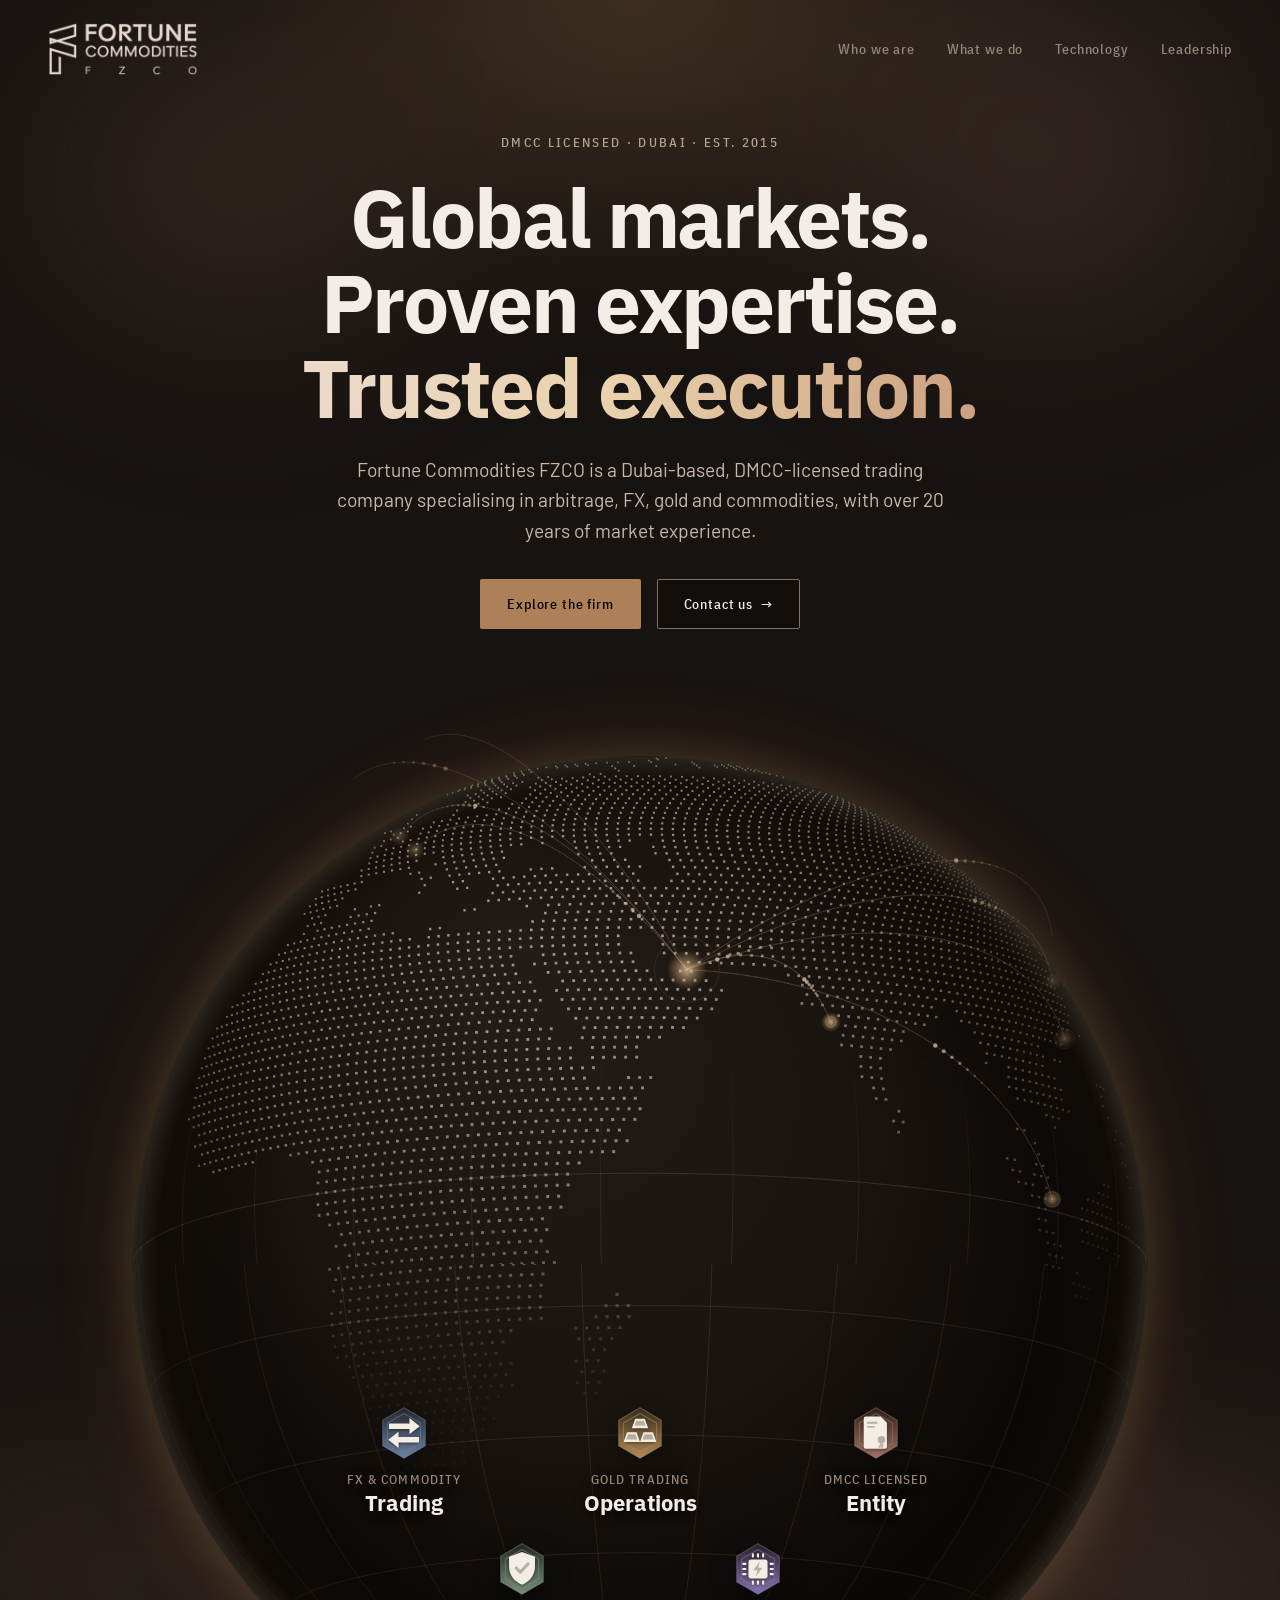
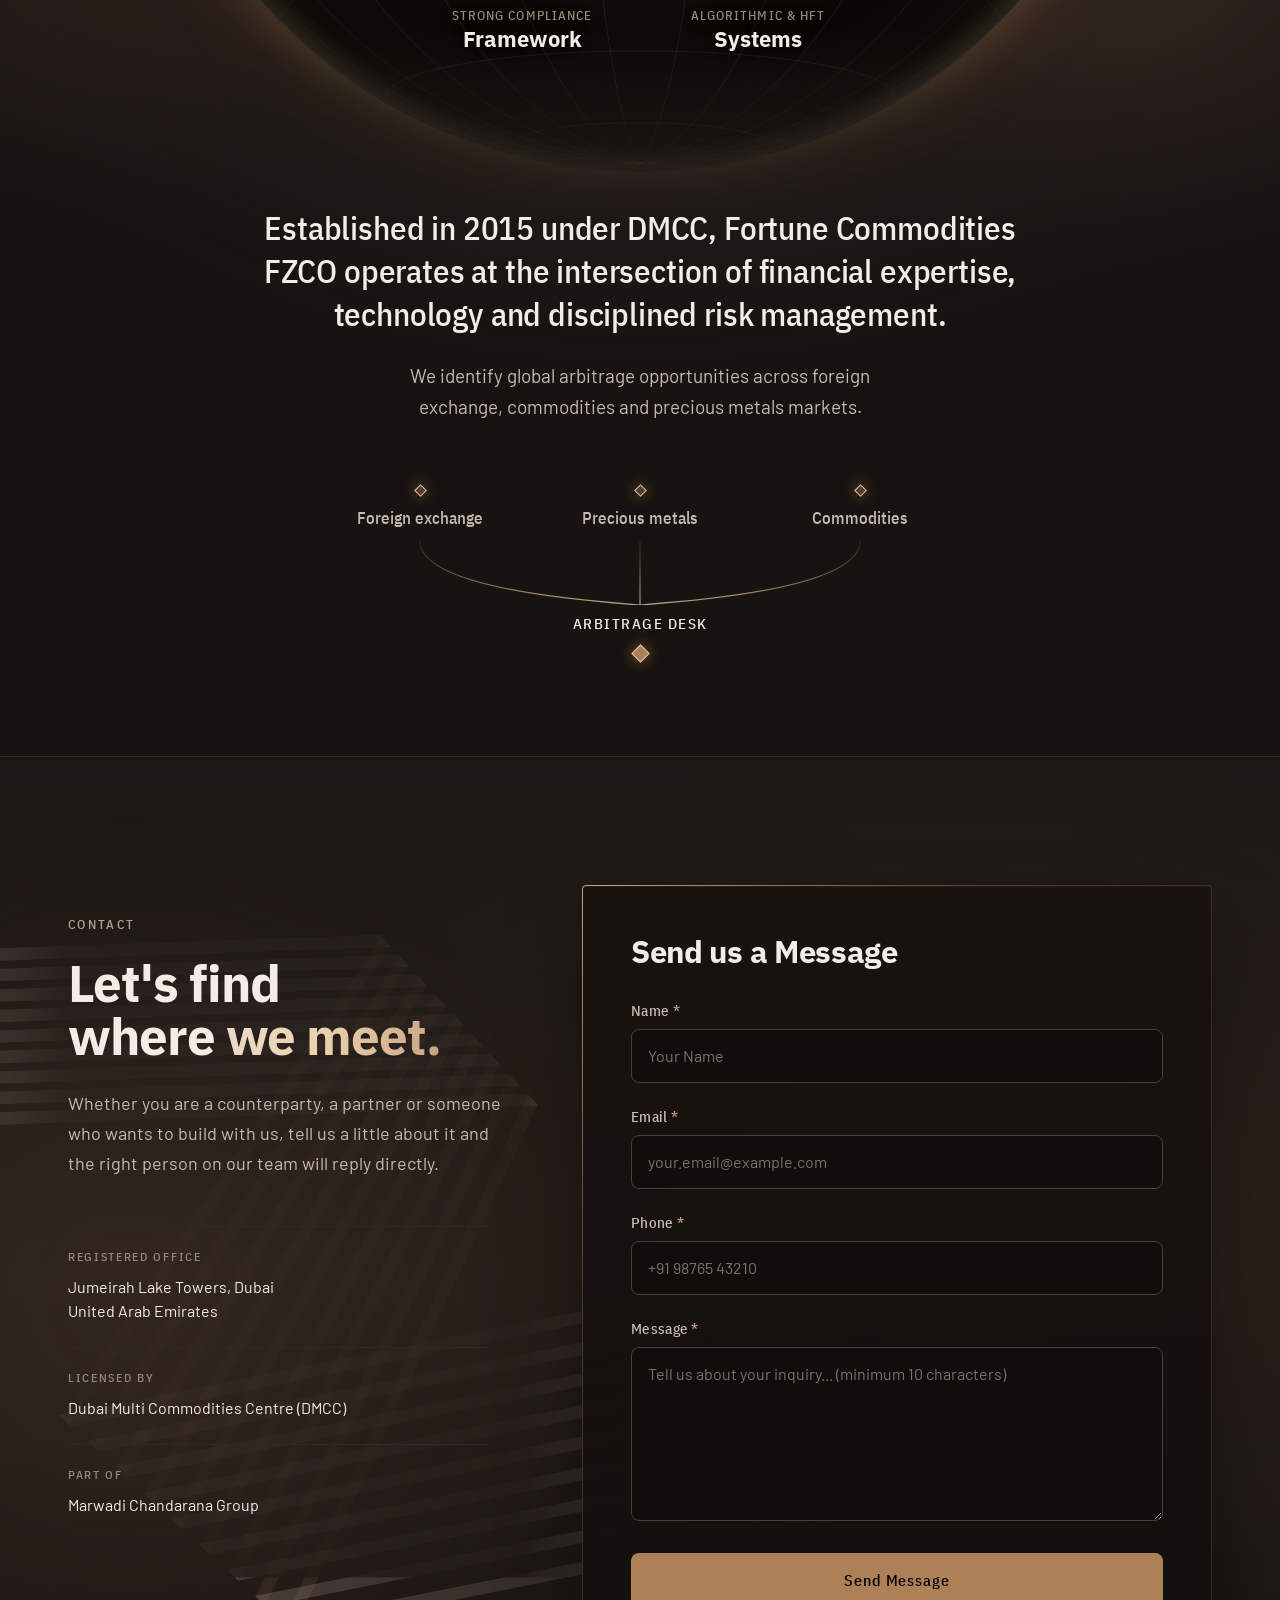
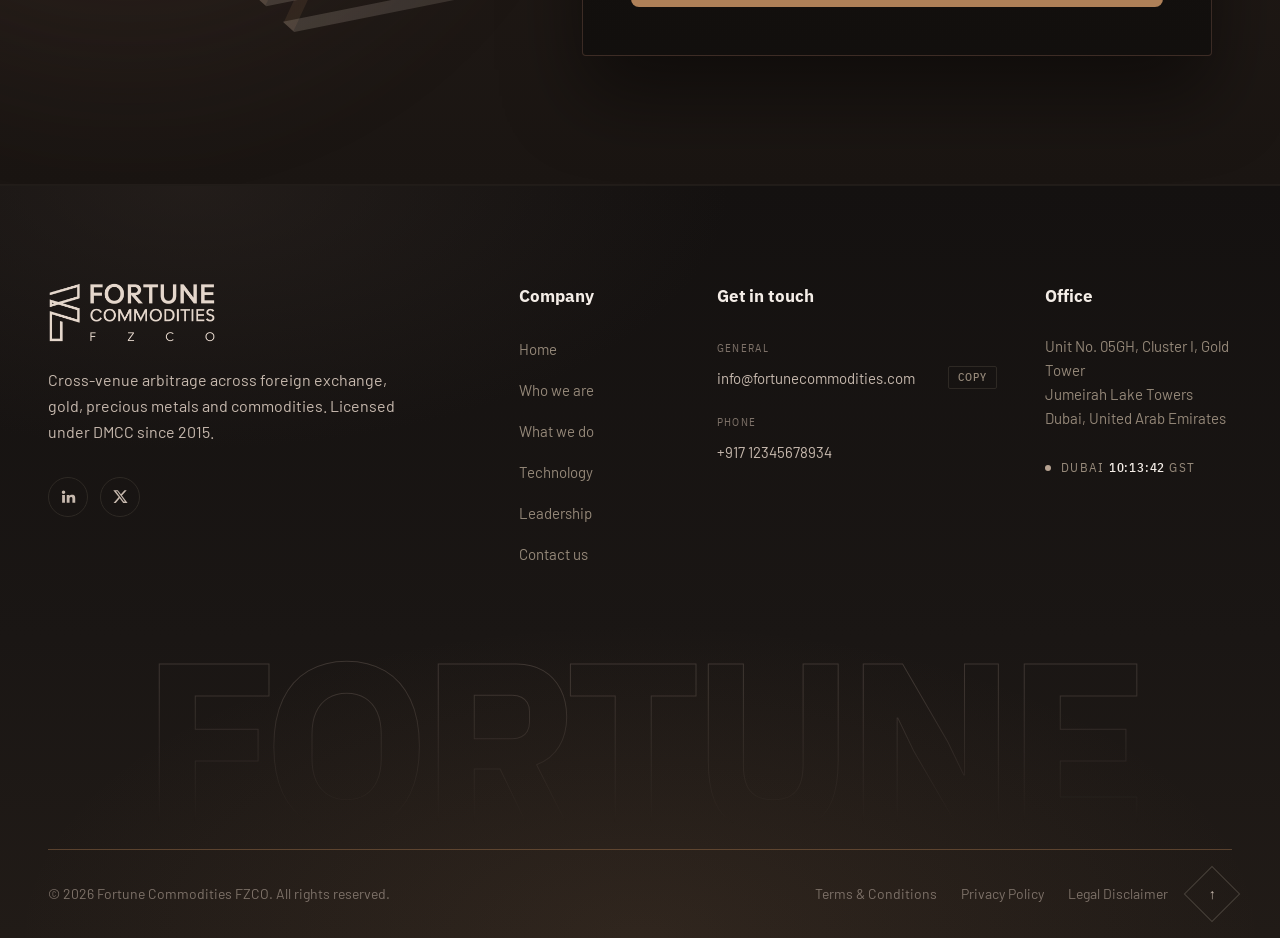
==== commit 73a793ff: "Mobile refinements across the site - Phone menu: icon-only toggle, condensed link list with office d" ====
--- a/site/index.html
+++ b/site/index.html
@@ -10,7 +10,7 @@
   <link rel="preconnect" href="https://fonts.gstatic.com" crossorigin>
   <link rel="stylesheet" href="https://fonts.googleapis.com/css2?family=Barlow:wght@400;500&family=IBM+Plex+Sans+Condensed:wght@500&family=IBM+Plex+Sans:wght@700&display=swap">
   <link rel="stylesheet" href="css/tokens.css?v=4">
-  <link rel="stylesheet" href="css/styles.css?v=38">
+  <link rel="stylesheet" href="css/styles.css?v=54">
   <link rel="stylesheet" href="css/themes.css?v=5">
 </head>
 <body>
@@ -18,12 +18,13 @@
     <a class="brand" href="index.html" aria-label="Fortune Commodities FZCO, home">
       <img src="assets/logo-cream.png" alt="Fortune Commodities FZCO" width="640" height="232">
     </a>
-    <button class="nav-toggle" type="button" aria-expanded="false" aria-controls="main-nav">Menu<span aria-hidden="true"></span></button>
+    <button class="nav-toggle" type="button" aria-expanded="false" aria-controls="main-nav" aria-label="Open menu"><span aria-hidden="true"></span></button>
     <nav class="nav" id="main-nav" aria-label="Main">
       <a href="who-we-are.html">Who we are</a>
       <a href="what-we-do.html">What we do</a>
       <a href="technology.html">Technology</a>
       <a href="leadership.html">Leadership</a>
+      <div class="nav-foot">Dubai, United Arab Emirates<br><a href="mailto:info@fortunecommodities.com">info@fortunecommodities.com</a></div>
       <span class="nav-ink" aria-hidden="true"></span>
     </nav>
   </header>
@@ -37,7 +38,7 @@
 
       <div class="hero-copy">
         <p class="eyebrow rise" style="--d:.1s">DMCC licensed · Dubai · Est. 2015</p>
-        <h1 class="hero-title rise" style="--d:.2s">Global markets. Proven expertise. <span class="hl">Trusted execution.</span></h1>
+        <h1 class="hero-title rise" style="--d:.2s">Global markets. <span class="nw">Proven expertise.</span> <span class="hl">Trusted execution.</span></h1>
         <p class="hero-lead rise" style="--d:.35s">Fortune Commodities FZCO is a Dubai-based, DMCC-licensed trading company specialising in arbitrage, FX, gold and commodities, with over 20 years of market experience.</p>
         <div class="hero-actions rise" style="--d:.5s">
           <a class="btn btn-primary" href="#about">Explore the firm</a>
@@ -258,7 +259,7 @@
   <script src="js/land-mask.js"></script>
   <script src="js/globe.js?v=7"></script>
   <script src="js/contact.js?v=15"></script>
-  <script src="js/nav.js?v=3"></script>
+  <script src="js/nav.js?v=4"></script>
   <script src="js/reveal.js"></script>
   <script src="js/footer.js?v=6"></script>
 </body>
--- a/site/css/styles.css
+++ b/site/css/styles.css
@@ -52,6 +52,7 @@
   transition: color .25s var(--ease-out);
 }
 .nav a:hover, .nav a[aria-current="page"] { color: var(--neutral-800); }
+.nav-foot { display: none; }
 .nav-ink {   /* placed by nav.js */
   position: absolute; left: 0; bottom: 2px; height: 1px; width: 0; pointer-events: none; opacity: 0;
   background: linear-gradient(90deg, transparent, var(--bronze-300) 25%, var(--bronze-200) 50%, var(--bronze-300) 75%, transparent);
@@ -250,59 +251,98 @@
 
 /* ---------- Small screens ---------- */
 @media (max-width: 860px) {
-  .site-header { padding: 14px max(var(--space-4), env(safe-area-inset-left, 0px)); }
-  .site-header.scrolled { padding: 20px 26px; }
-  .site-header.scrolled::before { inset: 6px 8px; }
+  .site-header { padding: 26px max(var(--space-4), env(safe-area-inset-left, 0px)) 14px; }   /* more air above the logo */
+  .site-header.scrolled { padding: 28px 26px 22px; }
+  .site-header.scrolled::before { inset: 12px 8px 6px; }
   .brand { position: relative; z-index: 2; }
-  .nav-toggle { display: inline-flex; }
-  /* phones: a full-screen menu, links stacked large, sliding up one by one */
+  .nav-toggle { display: inline-flex; background: none; border: 0; padding: 12px 8px; backdrop-filter: none; -webkit-backdrop-filter: none; }
+  /* icon only on phones, so the three lines are a touch larger */
+  .nav-toggle span, .nav-toggle span::before, .nav-toggle span::after { width: 20px; }
+  .nav-toggle span::before { top: -6px; } .nav-toggle span::after { top: 6px; }
+  .nav-toggle[aria-expanded="true"] span::before { transform: translateY(6px) rotate(45deg); }
+  .nav-toggle[aria-expanded="true"] span::after { transform: translateY(-6px) rotate(-45deg); }
+  /* phones: a quiet full-screen menu. Links in the same condensed face as the desktop nav, a size up,
+     each on a hairline with a small arrow; the current page carries a bronze tick. Office line at the foot. */
   .nav {
     position: fixed; inset: 0; z-index: 1;
-    flex-direction: column; align-items: stretch; justify-content: center; gap: 0;
-    padding: 96px var(--space-6) var(--space-12);
+    flex-direction: column; align-items: stretch; justify-content: flex-start; gap: 0;
+    padding: 132px var(--space-6) calc(var(--space-8) + env(safe-area-inset-bottom, 0px));
     background:
-      radial-gradient(80% 50% at 50% 100%, color-mix(in srgb, var(--bronze) 18%, transparent), transparent 70%),
+      radial-gradient(90% 40% at 100% 0%, color-mix(in srgb, var(--umber-700) 45%, transparent), transparent 70%),
+      radial-gradient(80% 45% at 50% 105%, color-mix(in srgb, var(--bronze) 14%, transparent), transparent 70%),
       color-mix(in srgb, var(--page) 97%, transparent);
     backdrop-filter: blur(18px); -webkit-backdrop-filter: blur(18px);
     opacity: 0; visibility: hidden;
     transition: opacity .35s var(--ease-out), visibility 0s .35s;
   }
+  .nav::before {   /* small label above the links */
+    content: "Menu"; display: block; margin-bottom: var(--space-4);
+    font: 500 11px/1 var(--font-condensed); letter-spacing: .22em; text-transform: uppercase; color: var(--taupe-400);
+  }
   .nav.open { opacity: 1; visibility: visible; transition-delay: 0s; }
-  .nav a {
-    font-family: var(--font-display); font-weight: 700; font-size: 26px; letter-spacing: .01em; color: var(--neutral-800);
-    gap: var(--space-4); padding: 18px 0; border-bottom: 1px solid var(--neutral-300);
-    opacity: 0; transform: translateY(14px);
+  .nav > a {
+    display: flex; align-items: center; justify-content: space-between; gap: var(--space-4);
+    font-family: var(--font-condensed); font-weight: 500; font-size: 19px; letter-spacing: .05em; color: var(--neutral-700);
+    padding: 17px 0; border-top: 1px solid color-mix(in srgb, var(--taupe-700) 55%, transparent);
+    opacity: 0; transform: translateY(10px);
     transition: opacity .45s var(--ease-out), transform .45s var(--ease-out), color .25s;
   }
-    .nav.open a { opacity: 1; transform: none; }
-  .nav.open a:nth-child(2) { transition-delay: .05s; } .nav.open a:nth-child(3) { transition-delay: .1s; }
-  .nav.open a:nth-child(4) { transition-delay: .15s; }
-  .nav a[aria-current="page"] { color: var(--bronze-200); }
+  .nav > a:nth-of-type(4) { border-bottom: 1px solid color-mix(in srgb, var(--taupe-700) 55%, transparent); }
+  .nav > a::after {   /* arrow */
+    content: "→"; font-size: 16px; color: var(--taupe-500);
+    transition: transform .25s var(--ease-out), color .25s;
+  }
+  .nav > a:active::after, .nav > a:hover::after { transform: translateX(4px); color: var(--bronze-200); }
+  .nav > a[aria-current="page"] { color: var(--neutral-800); }
+  .nav > a[aria-current="page"]::before {   /* bronze tick for the page you're on */
+    content: ""; position: absolute; left: 0; top: -1px; width: 28px; height: 1px;
+    background: var(--bronze-300); box-shadow: 0 0 10px color-mix(in srgb, var(--bronze-300) 70%, transparent);
+  }
+  .nav > a[aria-current="page"]::after { color: var(--bronze-200); }
+  .nav.open > a { opacity: 1; transform: none; }
+  .nav.open > a:nth-of-type(2) { transition-delay: .05s; } .nav.open > a:nth-of-type(3) { transition-delay: .1s; }
+  .nav.open > a:nth-of-type(4) { transition-delay: .15s; }
+  .nav-foot {
+    display: block; margin-top: auto;
+    font-size: 13px; line-height: 1.7; color: var(--taupe-400);
+    opacity: 0; transition: opacity .5s var(--ease-out) .2s;
+  }
+  .nav.open .nav-foot { opacity: 1; }
+  .nav-foot a { color: var(--neutral-700); }
   .nav-ink { display: none; }
   body.menu-open { overflow: hidden; }
   .brand img { width: 104px; }
   .site-header.scrolled .brand img { width: 92px; }
   /* hero type on phones: a clear step down from headline to label to body, so the small line above reads as a label */
   .hero .eyebrow { font-size: 11px; line-height: 14px; letter-spacing: .14em; margin-bottom: var(--space-4); }
-  .hero-title { font-size: 40px; line-height: 1.06; }
+  .hero-title { font-size: min(40px, 10.1vw); line-height: 1.06; }
+  .hero-title .nw, .hero-title .hl { white-space: nowrap; }   /* "Proven expertise." and "Trusted execution." each stay on one line */
   .hero-lead { font-size: 16px; line-height: 1.6; }
   /* the two hero buttons always share one width: side by side when they fit, stacked when they don't */
   .hero-actions { display: grid; grid-template-columns: repeat(auto-fit, minmax(150px, 1fr)); max-width: 340px; margin-inline: auto; gap: var(--space-3); }
   .hero-actions .btn { justify-content: center; width: 100%; padding-inline: var(--space-4); white-space: nowrap; }
-  .dome-wrap, .bowl-stage { width: 150vw; }
+  /* the whole globe fits the screen width; the pillars sit just under the wire half instead of on it */
+  .dome-wrap, .bowl-stage { width: 120vw; }   /* the sphere itself fills ~96% of the screen; only its glow runs past the edges */
+  /* phones: like desktop, the five pillars sit on the wire half of the globe, three above and two below,
+     each fading up as it scrolls into view (the .reveal stagger) */
   .pillars {
-    inset: 5% auto auto 50%; transform: translateX(-50%);
-    width: min(100vw - 32px, 420px);
-    display: grid; grid-template-columns: repeat(6, 1fr); row-gap: var(--space-4);
+    inset: 3% auto auto 50%; transform: translateX(-50%);
+    width: min(100vw - 72px, 300px);   /* a compact block held in the middle of the sphere, clear of its edges */
+    display: grid; grid-template-columns: repeat(6, 1fr); row-gap: 10px;
   }
-  .pillars li { position: static; translate: none; width: auto; grid-column: span 2; }
+  .pillars li { position: static; translate: none; width: auto; grid-column: span 2; gap: 1px; }
   .pillars li:nth-child(4) { grid-column: 2 / span 2; }
   .pillars li:nth-child(5) { grid-column: 4 / span 2; }
-  .pillar-icon { width: 40px; height: 40px; margin-bottom: 4px; }
-  .pillar-k { font-size: 10px; line-height: 13px; letter-spacing: .05em; }
-  .pillar-v { font-size: 17px; }
+  .pillar-icon { width: 28px; height: 28px; margin-bottom: 3px; }
+  .pillar-k { font-size: 8px; line-height: 11px; letter-spacing: .05em; white-space: nowrap; }
+  .pillar-v { font-size: 14px; }
   .between-copy { margin-top: var(--space-8); }
-  .flow-markets li { font-size: 14px; }
+  .statement { font-size: 21px; line-height: 1.35; }
+  .statement-sub { font-size: 16px; line-height: 26px; margin-top: var(--space-4); }
+  /* phones: all four terms carry the same weight. Same face, size, colour and node; the desk node sits where the lines meet */
+  .flow-markets li { font-size: 15px; line-height: 20px; padding-inline: 6px; text-align: center; text-wrap: balance; }
+  .flow-desk { flex-direction: column; margin-top: 0; font-size: 15px; line-height: 20px; letter-spacing: normal; text-transform: none; color: var(--neutral-700); }
+  .flow-node.main { width: 9px; height: 9px; background: var(--bronze-800); }
 }
 
 /* ---------- 4. Contact ---------- */
@@ -342,6 +382,7 @@
   -webkit-background-clip: text; background-clip: text; color: transparent;
 }
 .contact-lead { color: var(--neutral-700); font-size: 18px; line-height: 30px; margin: var(--space-6) 0 0; max-width: 460px; }
+@media (max-width: 860px) { .contact-lead { font-size: 16px; line-height: 26px; margin-top: var(--space-4); } }
 .contact-details { margin: var(--space-12) 0 0; display: grid; gap: var(--space-6); max-width: 420px; }
 .contact-details div { padding-top: var(--space-4); border-top: 1px solid var(--neutral-300); }
 .contact-details dt {
